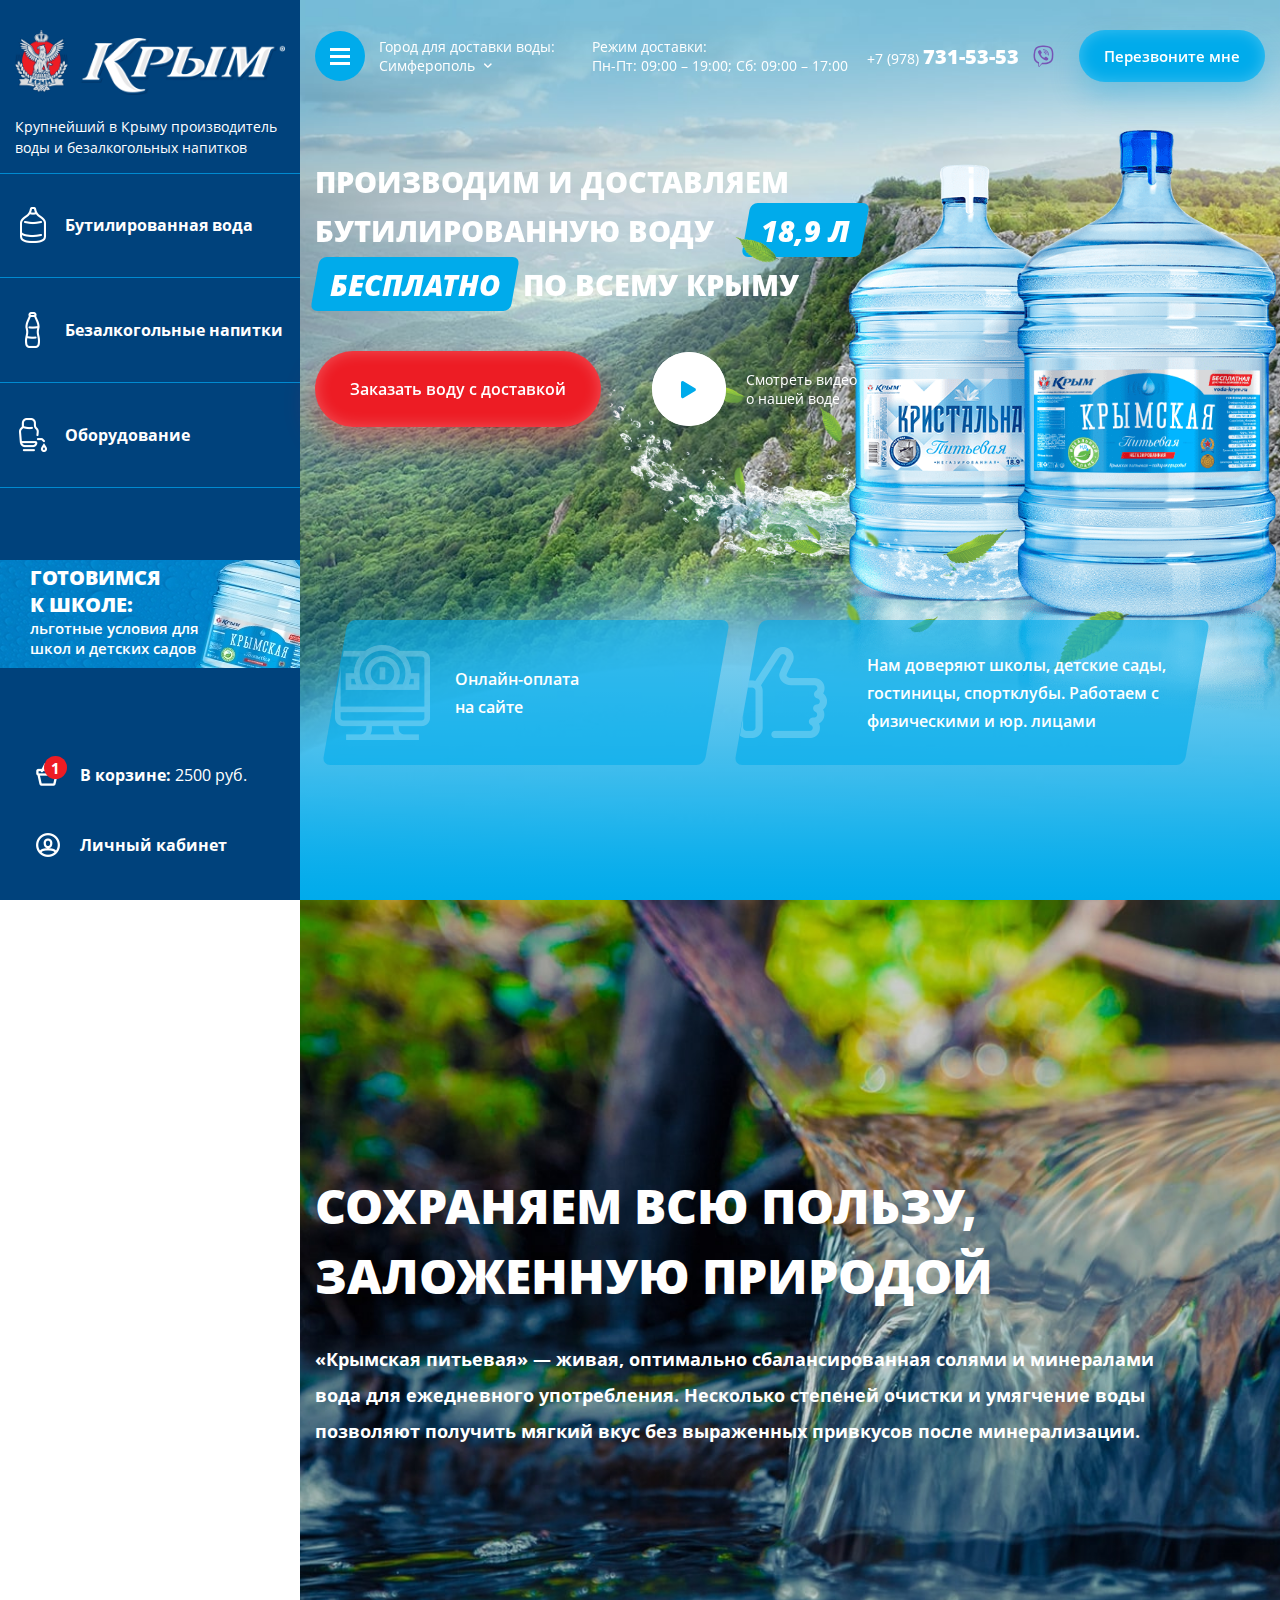
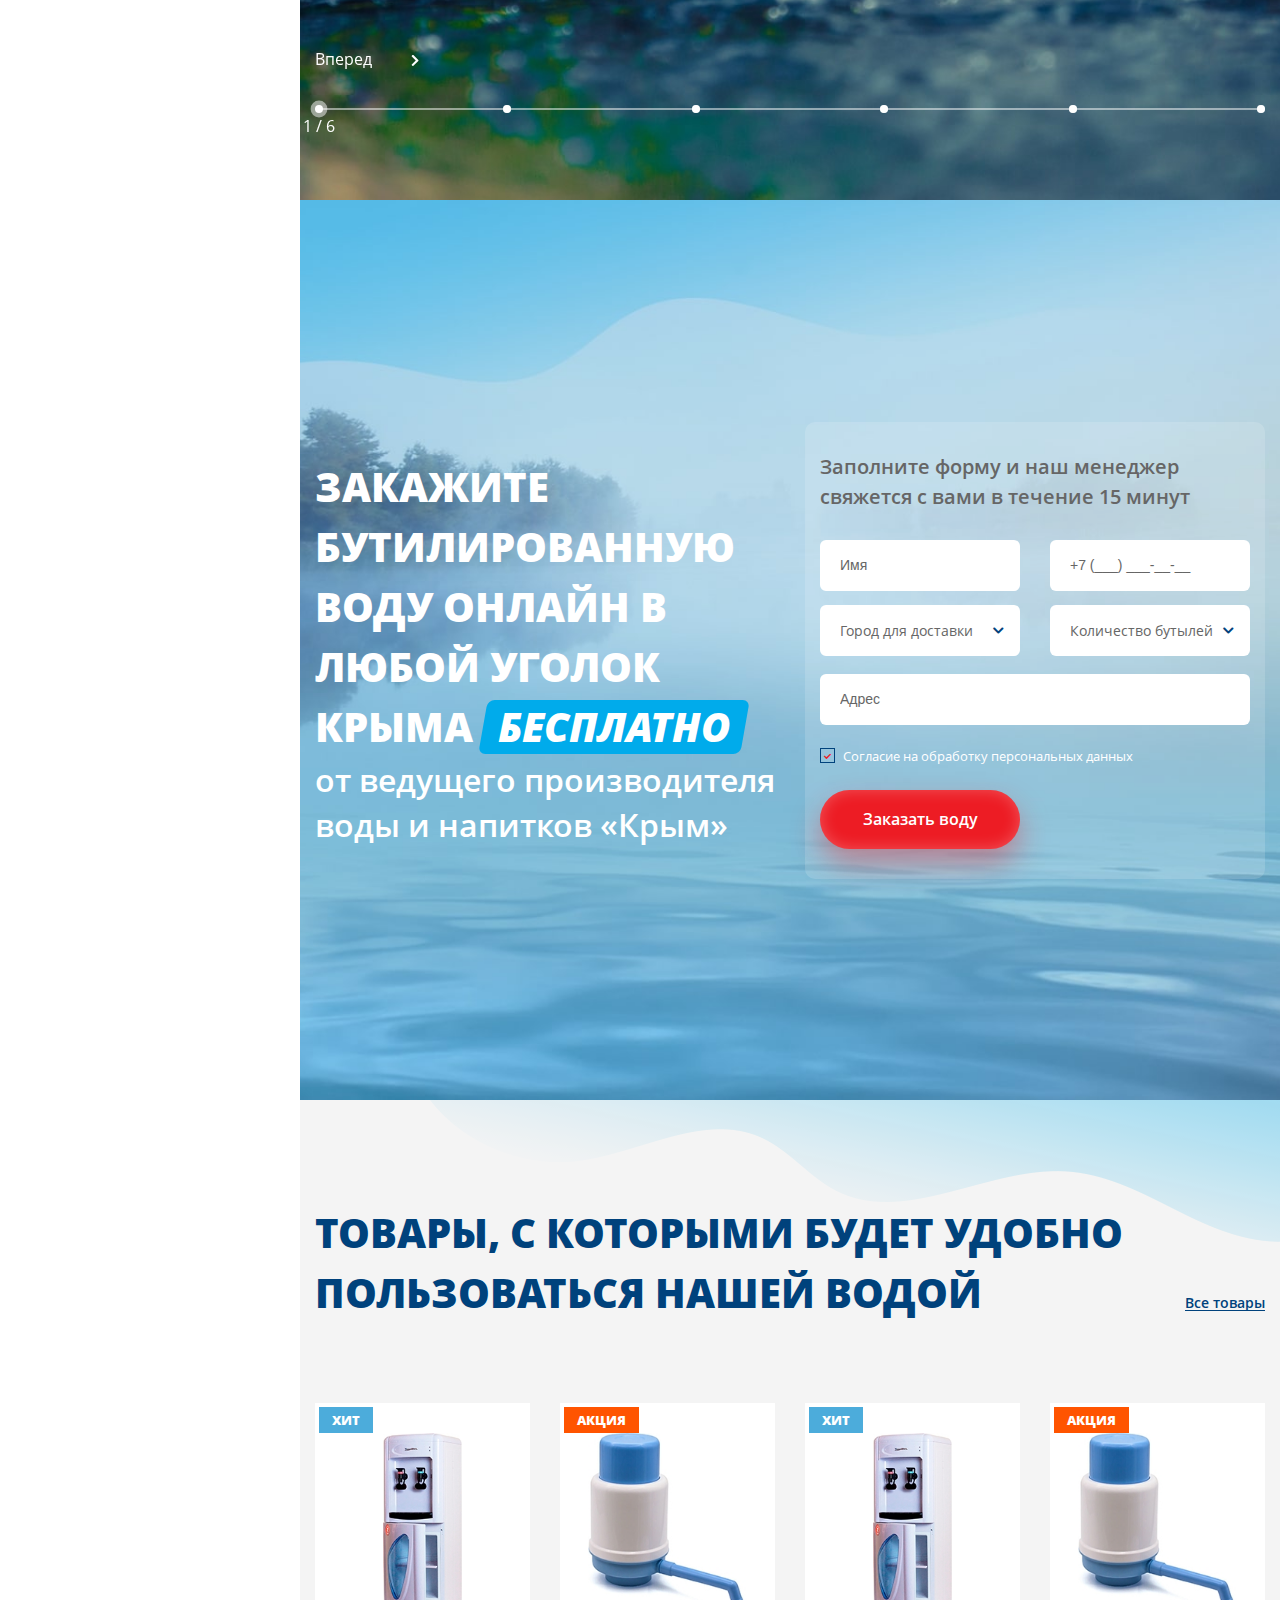
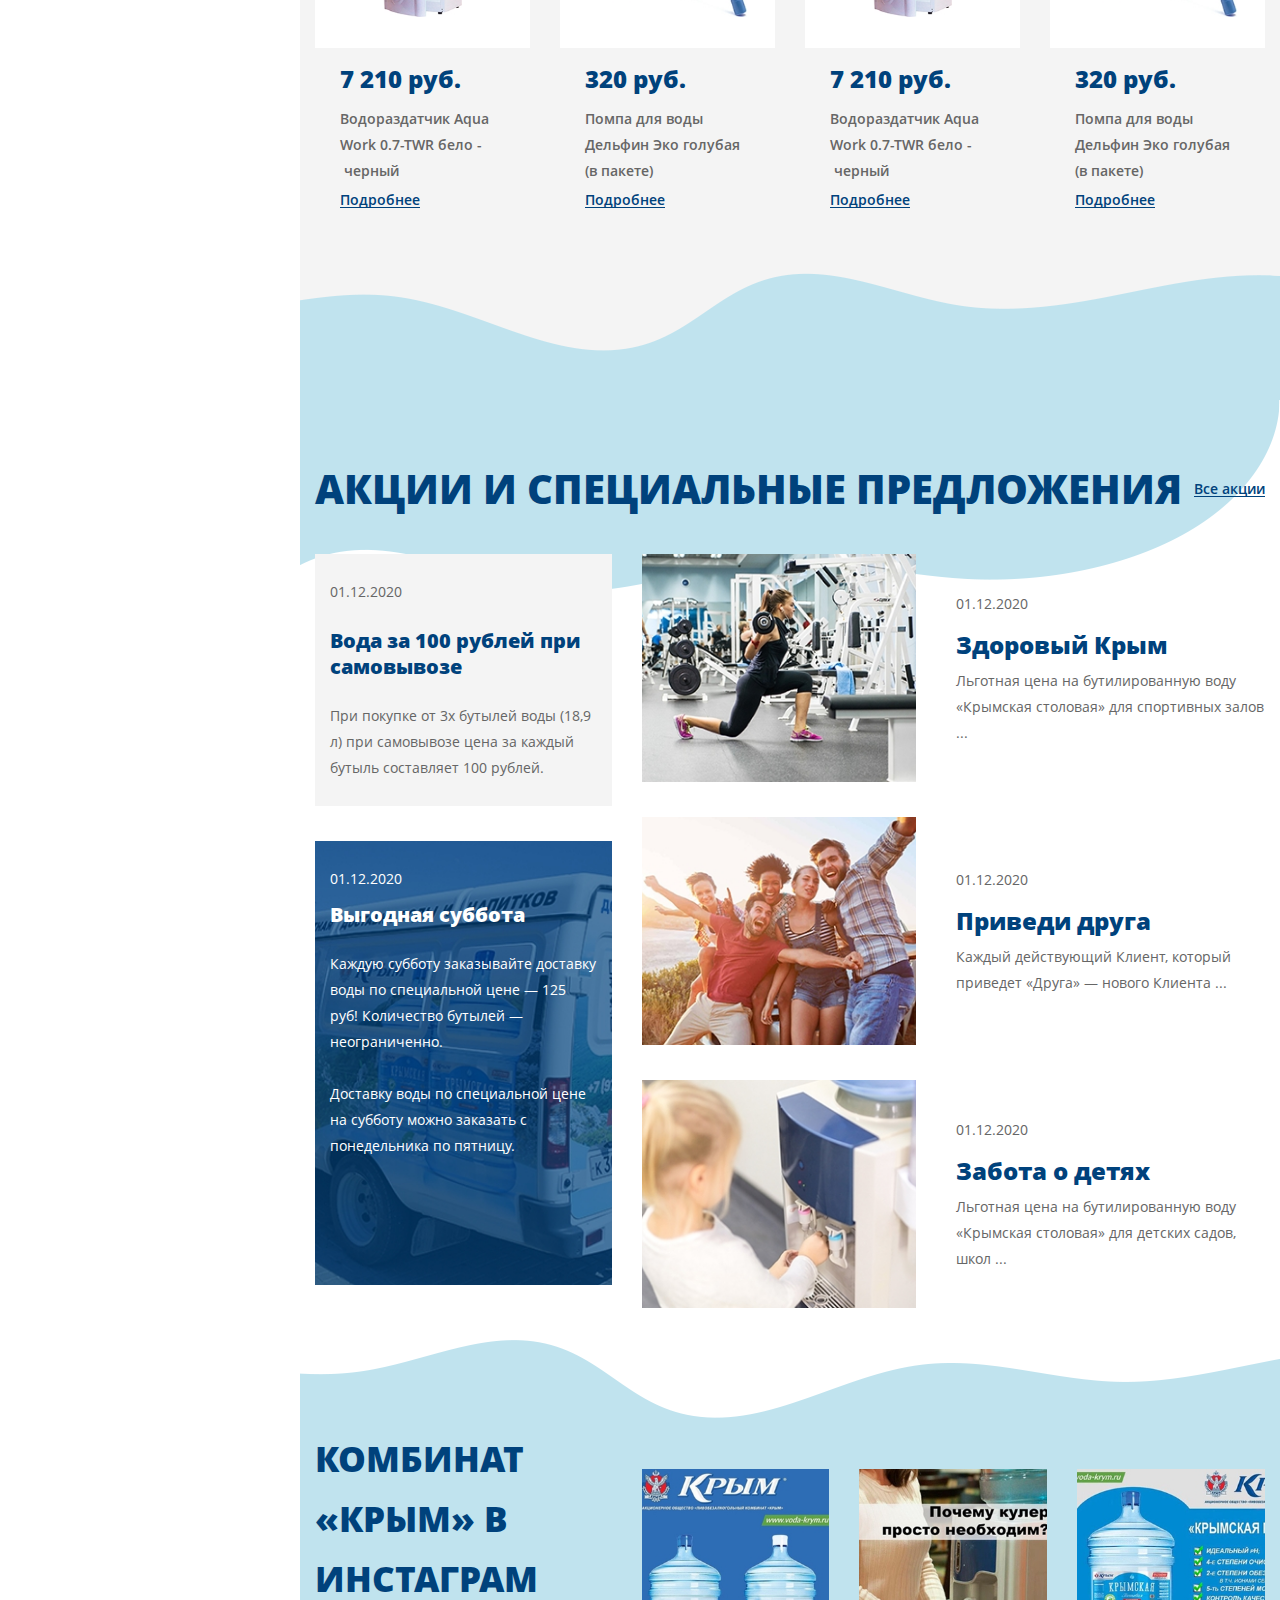
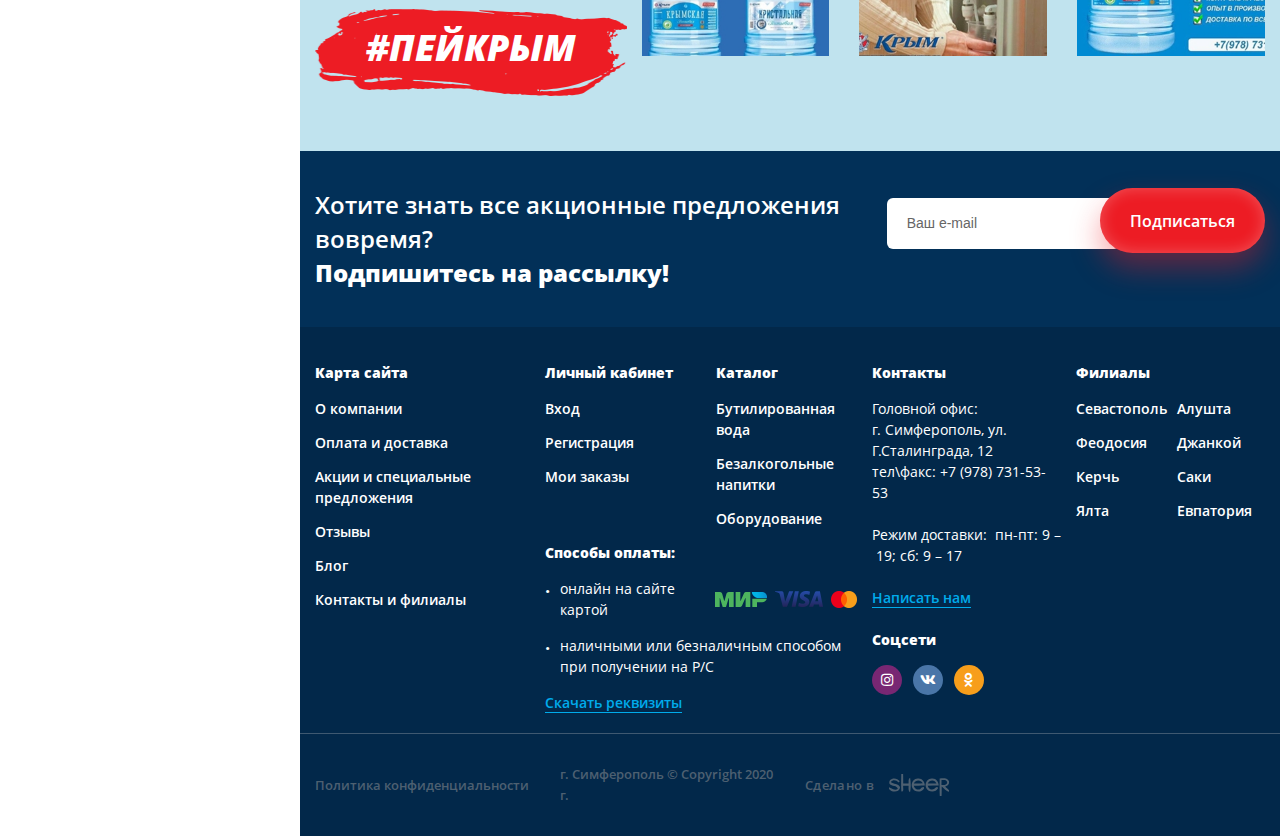
==== index.html @ c04242ce "Add files via upload" ====
<!DOCTYPE html>
<!--[if lt IE 7]><html lang="ru" class="lt-ie9 lt-ie8 lt-ie7"><![endif]-->
<!--[if IE 7]><html lang="ru" class="lt-ie9 lt-ie8"><![endif]-->
<!--[if IE 8]><html lang="ru" class="lt-ie9"><![endif]-->
<!--[if gt IE 8]><!-->
<html lang="ru">
<!--<![endif]-->
<head>
	<meta charset="utf-8" />
	<title>Заголовок</title>
	<meta name="description" content="" />
	<meta http-equiv="X-UA-Compatible" content="IE=edge" />
	<meta name="viewport" content="width=device-width, initial-scale=1.0" />
	<link rel="shortcut icon" href="favicon.png" />
	<link rel="stylesheet" href="libs/bootstrap/bootstrap-grid.css" />
	<link rel="stylesheet" href="libs/fontawesome-free-5.12.0-web/css/all.min.css" />
	<link rel="stylesheet" href="libs/fancybox/jquery.fancybox.css" />
	<link rel="stylesheet" href="libs/swiper/swiper.css" />
	<link rel="stylesheet" href="libs/slick-1.5.9/slick/slick.css" />
	<link rel="stylesheet" href="libs/slick-1.5.9/slick/slick-theme.css" />
	<link rel="stylesheet" href="css/fonts.css" />
	<link rel="stylesheet" href="css/main.css?ver=1.6" />
	<link rel="stylesheet" href="css/media.css?ver=1.6" />
</head>
<body>

	<div class="wrapper">

		<div class="sidebar-fixed">
			<div class="sidebar-fixed__top">
				<a href="#" class="logo">
					<img src="img/logo2.png" alt="alt">
				</a>
				<div class="descr-logo">Крупнейший в Крыму производитель воды и безалкогольных напитков</div>
			</div>
			<ul class="sidebar-list">
				<li>
					<a href="#">
						<span class="sidebar-list__icon"><img src="img/ic_menu1.png" alt="alt"></span>
						<span>Бутилированная вода</span>
					</a>
				</li>
				<li>
					<a href="#">
						<span class="sidebar-list__icon"><img src="img/ic_menu2.png" alt="alt"></span>
						<span>Безалкогольные напитки</span>
					</a>
				</li>
				<li>
					<a href="#">
						<span class="sidebar-list__icon"><img src="img/ic_menu3.png" alt="alt"></span>
						<span>Оборудование</span>
					</a>
				</li>
			</ul>
			<div class="banner">
				<div class="banner__title">Готовимся <br>к школе: </div>
				<div class="banner__descr">льготные условия для школ и детских садов</div>
			</div>
			<ul class="sidebar-list sidebar-list_bottom">
				<li>
					<a href="#">
						<span class="sidebar-list__icon"><img src="img/ic_bask.png" alt="alt"><span class="sidebar-list__value">1</span></span>
						<span>В корзине: <b>2500 руб.</b></span>
					</a>
				</li>
				<li>
					<a href="#">
						<span class="sidebar-list__icon"><img src="img/ic_user.png" alt="alt"></span>
						<span>Личный кабинет</span>
					</a>
				</li>
			</ul>
		</div>

		<div class="content">

			<header class="header default">
				<div class="container">
					<div class="header__top">
						<span class="btn-nav">
							<span class='sandwich'>
								<span class='sw-topper'></span>
								<span class='sw-bottom'></span>
								<span class='sw-footer'></span>
							</span>
						</span>
						<div class="location-wrap">
							<p>Город для доставки воды:</p>
							<div class="location-block">
								<div class="location-block__value">Симферополь <i class="fas fa-chevron-down"></i></div>
								<ul class="location-list">
									<li><a href="#">Москва</a></li>
									<li><a href="#">Казань</a></li>
									<li><a href="#">Ростов</a></li>
								</ul>
							</div>
						</div>
						<div class="item-header">
							<p>Режим доставки:</p>
							<p>Пн-Пт: 09:00 – 19:00; Сб: 09:00 – 17:00</p>
						</div>
						<div class="right-header">
							<div class="contacts-header">
								<a href="tel:+79787315353" class="phone-main"><i class="fas fa-phone-alt"></i>+7 (978) <strong>731-53-53</strong></a>
								<a href="#" class="btn-viber"><i class="fab fa-viber"></i></a>
							</div>
							<a href="#" class="btn-page">Перезвоните мне</a>
						</div>
					</div>
				</div>
			</header>

			<div class="billbord">
				<div class="container">
					<div class="row">
						<div class="col-lg-7 billbord__left">
							<h1 class="title-page">Производим и доставляем бутилированную воду <div class="value-title">18,9 л </div> <span>бесплатно</span> по всему Крыму</h1>
							<div class="billbord__btns">
								<a href="#" class="btn-main">Заказать воду с доставкой</a>
								<a href="https://www.youtube.com/embed/E8d_JvMpoY4" class="btn-video fancybox fancybox.iframe">
									<span class="icon-video"><i class="fas fa-play"></i></span>
									<span>Смотреть видео <br>о нашей воде</span>
								</a>
							</div>
						</div>
						<div class="col-lg-5">
							<div class="billbord__image" >
								<img src="img/bottles2_3.png" alt="alt">
							</div>
							<div class="image-leaves" data-parallax='{"y": -80}'>
								<img src="img/leaves.png" alt="alt">
							</div>
						</div>
					</div>
					<div class="billbord__items">
						<div class="item-billbord item-billbord_1">
							<p>Онлайн-оплата <br>на сайте</p>
						</div>
						<div class="item-billbord item-billbord_2">
							<p>Нам доверяют школы, детские сады, гостиницы, спортклубы. Работаем с физическими и юр. лицами</p>
						</div>
					</div>
				</div>
			</div>

			<div class="advantages">
				<div class="swiper-container slider-advantages">
					<div class="swiper-wrapper">
						
						<div class="swiper-slide">
							<div class="slider-advantages__item" style="background-image: url(img/slide1.jpg);">
								<div class="container">
									<h2 class="title-page title-page_big">Сохраняем всю пользу, заложенную природой</h2>
									<div class="descr-page">«Крымская питьевая» — живая, оптимально сбалансированная солями и минералами вода для ежедневного употребления. Несколько степеней очистки и умягчение воды позволяют получить мягкий вкус без выраженных привкусов после минерализации.</div>
								</div>
							</div>
						</div>
						<div class="swiper-slide">
							<div class="slider-advantages__item" style="background-image: url(img/slide2_2.jpg);">
								<div class="container">
									<h2 class="title-page title-page_big">Проверяем воду <br>в собственной лаборатории</h2>
									<div class="descr-page">Наш завод - единственный в Крыму, который обладает лабораторией проверки качества выпускаемой продукции с помощью современного оборудования</div>
								</div>
							</div>
						</div>
						<div class="swiper-slide">
							<div class="slider-advantages__item" style="background-image: url(img/slide1.jpg);">
								<div class="container">
									<h2 class="title-page title-page_big">Сохраняем всю пользу, заложенную природой</h2>
									<div class="descr-page">«Крымская питьевая» — живая, оптимально сбалансированная солями и минералами вода для ежедневного употребления. Несколько степеней очистки и умягчение воды позволяют получить мягкий вкус без выраженных привкусов после минерализации.</div>
								</div>
							</div>
						</div>
						<div class="swiper-slide">
							<div class="slider-advantages__item" style="background-image: url(img/slide1.jpg);">
								<div class="container">
									<h2 class="title-page title-page_big">Сохраняем всю пользу, заложенную природой</h2>
									<div class="descr-page">«Крымская питьевая» — живая, оптимально сбалансированная солями и минералами вода для ежедневного употребления. Несколько степеней очистки и умягчение воды позволяют получить мягкий вкус без выраженных привкусов после минерализации.</div>
								</div>
							</div>
						</div>
						<div class="swiper-slide">
							<div class="slider-advantages__item" style="background-image: url(img/slide1.jpg);">
								<div class="container">
									<h2 class="title-page title-page_big">Сохраняем всю пользу, заложенную природой</h2>
									<div class="descr-page">«Крымская питьевая» — живая, оптимально сбалансированная солями и минералами вода для ежедневного употребления. Несколько степеней очистки и умягчение воды позволяют получить мягкий вкус без выраженных привкусов после минерализации.</div>
								</div>
							</div>
						</div>
						<div class="swiper-slide">
							<div class="slider-advantages__item" style="background-image: url(img/slide1.jpg);">
								<div class="container">
									<h2 class="title-page title-page_big">Сохраняем всю пользу, заложенную природой</h2>
									<div class="descr-page">«Крымская питьевая» — живая, оптимально сбалансированная солями и минералами вода для ежедневного употребления. Несколько степеней очистки и умягчение воды позволяют получить мягкий вкус без выраженных привкусов после минерализации.</div>
								</div>
							</div>
						</div>
					</div>
					<!-- Add Pagination -->
					<div class="container">
						<div class="swiper-button-next">Вперед <i class="fas fa-chevron-right"></i></div>
						<div class="swiper-pagination"></div>
					</div>
				</div>
				
			</div>

			<div class="order">
				<div class="container">
					<div class="row">
						<div class="col-lg-6">
							<h2 class="title-page">Закажите <br>бутилированную воду онлайн в любой уголок Крыма <span>бесплатно</span></h2>
							<div class="descr-title">от ведущего производителя воды и напитков  «Крым»</div>
						</div>
						<div class="col-lg-6">
							<div class="block-form">
								<div class="block-form__title">Заполните форму и наш менеджер свяжется с вами в течение 15 минут</div>
								<form>
									<div class="row">
										<div class="col-md-6">
											<div class="item-form">
												<input type="text" placeholder="Имя" required="required">
											</div>
										</div>
										<div class="col-md-6">
											<div class="item-form">
												<input type="text" class="input-phone" placeholder="+7 (___) ___-__-__" required="required">
											</div>
										</div>
										<div class="col-md-6">
											<div class="item-form">
												<select>
													<option value="1">Город для доставки</option>
													<option value="1">Город для доставки 2</option>
													<option value="1">Город для доставки 3</option>
													<option value="1">Город для доставки 4</option>
												</select>
											</div>
										</div>
										<div class="col-md-6">
											<div class="item-form">
												<select>
													<option value="1">Количество бутылей</option>
													<option value="1">Количество бутылей 2</option>
													<option value="1">Количество бутылей 3</option>
													<option value="1">Количество бутылей 4</option>
												</select>
											</div>
										</div>
										<div class="col-md-12">
											<div class="item-form">
												<input type="text" placeholder="Адрес " required="required">
											</div>
										</div>
									</div>
									<div class="checkbox">
										<label>
											<input type="checkbox" required="required" checked="checked" />
											<span>Согласие на обработку персональных данных</span>
										</label>
									</div>
									<div class="row">
										<div class="col-md-6">
											<button class="btn-main" type="submit">Заказать воду</button>
										</div>
									</div>
								</form>
							</div>
						</div>
					</div>
				</div>
			</div>

			<div class="products">
				<div class="container">
					<div class="head-page">
						<h2 class="title-page title-page_main">Товары, с которыми будет удобно пользоваться нашей водой</h2>
						<a href="#" class="link-simple">Все товары</a>
					</div>
					<div class="row row_products">
						<div class="col-lg-3 col-6">
							<div class="item-product">
								<div class="item-product__image">
									<img src="img/product1.jpg" alt="alt">
									<a href="#" class="btn-page">Добавить в корзину</a>
									<div class="item-product__status">ХИТ</div>
								</div>
								<div class="item-product__price">7 210 руб.</div>
								<p>Водораздатчик Aqua Work 0.7-TWR бело&nbsp;-&nbsp;черный</p>
								<a href="#" class="link-simple">Подробнее</a>
							</div>
						</div>
						<div class="col-lg-3 col-6">
							<div class="item-product">
								<div class="item-product__image">
									<img src="img/product2.jpg" alt="alt">
									<a href="#" class="btn-page">Добавить в корзину</a>
									<div class="item-product__status item-product__status_action">акция</div>
								</div>
								<div class="item-product__price">320 руб.</div>
								<p>Помпа для воды Дельфин Эко голубая (в пакете)</p>
								<a href="#" class="link-simple">Подробнее</a>
							</div>
						</div>
						<div class="col-lg-3 col-6">
							<div class="item-product">
								<div class="item-product__image">
									<img src="img/product1.jpg" alt="alt">
									<a href="#" class="btn-page">Добавить в корзину</a>
									<div class="item-product__status">ХИТ</div>
								</div>
								<div class="item-product__price">7 210 руб.</div>
								<p>Водораздатчик Aqua Work 0.7-TWR бело&nbsp;-&nbsp;черный</p>
								<a href="#" class="link-simple">Подробнее</a>
							</div>
						</div>
						<div class="col-lg-3 col-6">
							<div class="item-product">
								<div class="item-product__image">
									<img src="img/product2.jpg" alt="alt">
									<a href="#" class="btn-page">Добавить в корзину</a>
									<div class="item-product__status item-product__status_action">акция</div>
								</div>
								<div class="item-product__price">320 руб.</div>
								<p>Помпа для воды Дельфин Эко голубая (в пакете)</p>
								<a href="#" class="link-simple">Подробнее</a>
							</div>
						</div>
					</div>
				</div>
			</div>

			<div class="articles">
				<div class="container">
					<div class="head-page">
						<h2 class="title-page title-page_main">Акции и специальные предложения</h2>
						<a href="#" class="link-simple">Все акции</a>
					</div>
					<div class="row">
						<div class="col-lg-4">
							<a href="#" class="item-offer">
								<span class="item-offer__date">01.12.2020</span>
								<span class="item-offer__name">Вода за 100 рублей при самовывозе</span>
								<span class="item-offer__text">При покупке от 3х бутылей воды (18,9 л) при самовывозе цена за каждый бутыль составляет 100 рублей.</span>
							</a>
							<a href="#" class="item-offer item-offer_image">
								<span class="item-offer__date">01.12.2020</span>
								<span class="item-offer__name">Выгодная суббота</span>
								<span class="item-offer__text">Каждую субботу заказывайте доставку воды по специальной цене — 125 руб! Количество бутылей — неограниченно. <br><br>Доставку воды по специальной цене на субботу можно заказать с понедельника по пятницу.</span>
							</a>
						</div>
						<div class="col-lg-8">
							<a href="#" class="item-article">
								<span class="item-article__image">
									<img src="img/article1.jpg" alt="alt">
								</span>
								<span class="item-article__content">
									<span class="item-article__date">01.12.2020</span>
									<span class="item-article__name">Здоровый Крым</span>
									<span class="item-article__text">Льготная цена на бутилированную воду «Крымская столовая» для спортивных залов ...</span>
								</span>
							</a>
							<a href="#" class="item-article">
								<span class="item-article__image">
									<img src="img/article2.jpg" alt="alt">
								</span>
								<span class="item-article__content">
									<span class="item-article__date">01.12.2020</span>
									<span class="item-article__name">Приведи друга</span>
									<span class="item-article__text">Каждый действующий Клиент, который приведет «Друга» — нового Клиента ...</span>
								</span>
							</a>
							<a href="#" class="item-article">
								<span class="item-article__image">
									<img src="img/article3.jpg" alt="alt">
								</span>
								<span class="item-article__content">
									<span class="item-article__date">01.12.2020</span>
									<span class="item-article__name">Забота о детях</span>
									<span class="item-article__text">Льготная цена на бутилированную воду «Крымская столовая» для детских садов, школ  ...</span>
								</span>
							</a>
						</div>
					</div>
				</div>
			</div>

			<div class="instagram">
				<div class="container">
					<div class="row align-items-center">
						<div class="col-lg-4 col_pr">
							<h2 class="title-page title-page_main">Комбинат «Крым» в инстаграм</h2>
							<a href="#" class="link-insta">#пейкрым</a>
						</div>
						<div class="col-lg-8">
							<div class="row row_insta">
								<div class="col-lg-4 col-4">
									<a href="#" class="item-insta">
										<span class="item-insta__image">
											<img src="img/insta1.jpg" alt="alt">
										</span>
									</a>
								</div>
								<div class="col-lg-4 col-4">
									<a href="#" class="item-insta">
										<span class="item-insta__image">
											<img src="img/insta2.jpg" alt="alt">
										</span>
									</a>
								</div>
								<div class="col-lg-4 col-4">
									<a href="#" class="item-insta">
										<span class="item-insta__image">
											<img src="img/insta3.jpg" alt="alt">
										</span>
									</a>
								</div>
							</div>
						</div>
					</div>
				</div>
			</div>

			<div class="subscribe">
				<div class="container">
					<div class="row">
						<div class="col-lg-7">
							<div class="subscribe__title">Хотите знать все акционные предложения вовремя? <strong>Подпишитесь на  рассылку!</strong></div>
						</div>
						<div class="col-lg-5">
							<form>
								<div class="line-subscribe">
									<div class="item-form">
										<input type="email" placeholder="Ваш е-mail" required="required">
									</div>
									<button class="btn-main" type="submit">Подписаться</button>
								</div>
							</form>
						</div>
					</div>
				</div>
			</div>

			<footer class="footer">
				<div class="container">
					<div class="row">
						<div class="col-lg-3 col-md-6">
							<div class="footer__title">Карта сайта</div>
							<ul class="nav-footer">
								<li><a href="#">О компании</a></li>
								<li><a href="#">Оплата и доставка </a></li>
								<li><a href="#">Акции и специальные предложения</a></li>
								<li><a href="#">Отзывы</a></li>
								<li><a href="#">Блог</a></li>
								<li><a href="#">Контакты и филиалы</a></li>
							</ul>
						</div>
						<div class="col-lg-4 col-md-6 col_pl">
							<div class="row">
								<div class="col-6">
									<div class="footer__title">Личный кабинет</div>
									<ul class="nav-footer">
										<li><a href="#">Вход</a></li>
										<li><a href="#">Регистрация</a></li>
										<li><a href="#">Мои заказы</a></li>
									</ul>
								</div>
								<div class="col-6">
									<div class="footer__title">Каталог</div>
									<ul class="nav-footer">
										<li><a href="#">Бутилированная вода</a></li>
										<li><a href="#">Безалкогольные напитки</a></li>
										<li><a href="#">Оборудование</a></li>
									</ul>
								</div>
							</div>
							<div class="footer__title">Способы оплаты: </div>
							<ul class="list-footer">
								<li>онлайн на сайте картой <img src="img/ic_pay1.png" alt="alt"> <img src="img/ic_pay2.png" alt="alt"> <img src="img/ic_pay3.png" alt="alt"></li>
								<li>наличными или безналичным способом при получении на Р/С</li>
							</ul>
							<a href="#" class="link-simple">Скачать реквизиты</a>
						</div>
						<div class="col-lg-5">
							<div class="row">
								<div class="col-md-6 col_pl">
									<div class="footer__title">Контакты</div>
									<p>Головной офис:</p>
									<p>г. Симферополь, ул. Г.Сталинграда, 12</p>
									<p>тел\факс: +7 (978) 731-53-53</p>
									<br>
									<p>Режим доставки: &nbsp;пн-пт:&nbsp;9&nbsp;–&nbsp;19; сб:&nbsp;9&nbsp;–&nbsp;17</p>
									<br>
									<a href="#" class="link-simple">Написать нам</a>
									<br>
									<br>
									<div class="footer__title">Соцсети</div>
									<ul class="list-social">
										<li><a href="#"><i class="fab fa-instagram"></i></a></li>
										<li class="list-social_vk"><a href="#"><i class="fab fa-vk"></i></a></li>
										<li class="list-social_ok"><a href="#"><i class="fab fa-odnoklassniki"></i></a></li>
									</ul>
								</div>
								<div class="col-md-6 col_pl footer__right">
									<div class="footer__title">Филиалы</div>
									<ul class="nav-footer">
										<li><a href="#">Севастополь</a></li>
										<li><a href="#">Феодосия</a></li>
										<li><a href="#">Керчь</a></li>
										<li><a href="#">Ялта</a></li>
										<li><a href="#">Алушта</a></li>
										<li><a href="#">Джанкой</a></li>
										<li><a href="#">Саки</a></li>
										<li><a href="#">Евпатория</a></li>
									</ul>
								</div>
							</div>
						</div>
					</div>
				</div>
				<div class="footer__bottom">
					<div class="container">
						<div class="row align-items-center">
							<div class="col-lg-3 col-sm-6">
								<a href="#" class="footer__link">Политика конфиденциальности</a>
							</div>
							<div class="col-lg-3 col-sm-6 col_copyright">
								<p>г. Симферополь © Copyright  2020 г.</p>
							</div>
							<div class="col-lg-3 col-sm-6">
								<div class="create">Сделано в <img src="img/copy.svg" alt="alt"></div>
							</div>
							<div class="col-lg-3 col-sm-6 align_right">
								<a href="#" class="btn_top default"><i class="fa fa-arrow-up"></i></a>
							</div>
						</div>
					</div>
				</div>
			</footer>

		</div>

	</div>

	<!--[if lt IE 9]>
	<script src="libs/html5shiv/es5-shim.min.js"></script>
	<script src="libs/html5shiv/html5shiv.min.js"></script>
	<script src="libs/html5shiv/html5shiv-printshiv.min.js"></script>
	<script src="libs/respond/respond.min.js"></script>
<![endif]-->
<script src="libs/jquery/jquery-1.11.1.min.js"></script>
<script src="libs/jquery-mousewheel/jquery.mousewheel.min.js"></script>
<script src="libs/fancybox/jquery.fancybox.pack.js"></script>
<script src="libs/slick-1.5.9/slick/slick.min.js"></script>
<script src="libs/mask/jquery.maskedinput.js"></script>
<script src="libs/scroll2id/PageScroll2id.min.js"></script>
<script src="libs/parallax/parallax.min.js"></script>
<script src="libs/parallax/jquery.easing.1.3.js"></script>
<script src="libs/parallax/jquery.parallax-scroll.js"></script>
<script src="libs/jQueryFormStyler-master/jquery.formstyler.min.js"></script>
<script src="libs/swiper/swiper.min.js"></script>
<script src="js/common.js?ver=1.6"></script>
<!-- Yandex.Metrika counter --><!-- /Yandex.Metrika counter -->
<!-- Google Analytics counter --><!-- /Google Analytics counter -->
</body>
</html>
---- css/fonts.css ----
@font-face {
font-family: 'Open Sans';
src: url('../fonts/OpenSans-Light.eot');
src: url('../fonts/OpenSans-Light.eot?#iefix') format('embedded-opentype'),
url('../fonts/OpenSans-Light.woff') format('woff'),
url('../fonts/OpenSans-Light.ttf') format('truetype');
font-weight: 300;
font-style: normal;
}
@font-face {
font-family: 'Open Sans';
src: url('../fonts/OpenSans-Regular.eot');
src: url('../fonts/OpenSans-Regular.eot?#iefix') format('embedded-opentype'),
url('../fonts/OpenSans-Regular.woff') format('woff'),
url('../fonts/OpenSans-Regular.ttf') format('truetype');
font-weight: normal;
font-style: normal;
}
@font-face {
font-family: 'Open Sans';
src: url('../fonts/OpenSans-SemiBold.eot');
src: url('../fonts/OpenSans-SemiBold.eot?#iefix') format('embedded-opentype'),
url('../fonts/OpenSans-SemiBold.woff') format('woff'),
url('../fonts/OpenSans-SemiBold.ttf') format('truetype');
font-weight: 600;
font-style: normal;
}
@font-face {
font-family: 'Open Sans';
src: url('../fonts/OpenSans-Bold.eot');
src: url('../fonts/OpenSans-Bold.eot?#iefix') format('embedded-opentype'),
url('../fonts/OpenSans-Bold.woff') format('woff'),
url('../fonts/OpenSans-Bold.ttf') format('truetype');
font-weight: 700;
font-style: normal;
}
@font-face {
font-family: 'Open Sans';
src: url('../fonts/OpenSans-ExtraBold.eot');
src: url('../fonts/OpenSans-ExtraBold.eot?#iefix') format('embedded-opentype'),
url('../fonts/OpenSans-ExtraBold.woff') format('woff'),
url('../fonts/OpenSans-ExtraBold.ttf') format('truetype');
font-weight: 800;
font-style: normal;
}
@font-face {
font-family: 'Open Sans';
src: url('../fonts/OpenSans-ExtraBoldItalic.eot');
src: url('../fonts/OpenSans-ExtraBoldItalic.eot?#iefix') format('embedded-opentype'),
url('../fonts/OpenSans-ExtraBoldItalic.woff') format('woff'),
url('../fonts/OpenSans-ExtraBoldItalic.ttf') format('truetype');
font-weight: 800;
font-style: italic;
}
---- css/main.css ----
*::-webkit-input-placeholder {
	color: #666666;
	opacity: 1;
}
*:-moz-placeholder {
	color: #666666;
	opacity: 1;
}
*::-moz-placeholder {
	color: #666666;
	opacity: 1;
}
*:-ms-input-placeholder {
	color: #666666;
	opacity: 1;
}

body input:focus:required:invalid,
body textarea:focus:required:invalid {
	
}
body input:required:valid,
body textarea:required:valid {
	
}
body {
	font-family: 'Open Sans';
	font-size: 16px;
	overflow-x: hidden;
	background-color: #fff;
	color: #000;
	margin: 0;
}
button {
	cursor: pointer;
}
h1,h2,h3,h4,h5,h6 {
	padding: 0;
	margin: 0;
	font-weight: normal;
}
.wrapper {
	overflow: hidden;
}
a {
	text-decoration: none;
	outline: none;
}
* {
	outline: none !important;
}
ul {
	padding: 0;
	margin: 0;
}
ul li {
	list-style-type: none;
	outline: none;
}
img {
	outline: none;
	display: block;
}
p {
	padding: 0;
	margin: 0;
}
.billbord {
	padding-top: 130px;
	padding-bottom: 60px;
	background-image: url(../img/billbord2.jpg);
	min-height: 100vh;
	background-repeat: no-repeat;
	background-position: center;
	background-size: cover;
	position: relative;
	background-attachment: fixed;
	z-index: 2;
}
.billbord::after {
content: ' ';
    position: absolute;
    bottom: 0;
    left: 0;
    width: 100%;
    background: -webkit-gradient(linear, left top, left bottom, from(rgba(255, 255, 255, 0)), to(rgba(255, 255, 255, 1)));
    background: linear-gradient(to bottom, rgba(255, 255, 255, 0) 0%, #00abeb 100%);
    height: 352px;
    pointer-events: none;
    -webkit-transition: opacity 600ms, -webkit-transform 600ms;
    transition: opacity 600ms, -webkit-transform 600ms;
    transition: opacity 600ms, transform 600ms;
    transition: opacity 600ms, transform 600ms, -webkit-transform 600ms;
    z-index: -1;
}
.billbord .title-page {
	padding-top: 80px;
	padding-bottom: 50px;
		font-size: 48px;
	line-height: 68px;
}
.billbord__image {
	margin-left: -380px;
	margin-bottom: -190px;
}
.content {
	padding-left: 350px;
}
.sidebar-fixed {
	padding-top: 30px;
	padding-bottom: 20px;
	width: 350px;
	left: 0;
	top: 0;
	height: 100%;
	min-height: 100vh;
	background-color: #00427c;
	position: fixed;
	display: flex;
	flex-direction: column;
	z-index: 2;
	color: #fff;
}
.logo {
	display: inline-block;
}
.logo img {
	width: 212px;
	max-width: 100%;
}
.descr-logo {
	font-size: 14px;
	text-align: center;
	line-height: 21px;
	max-width: 208px;
	margin: 0 auto;
	margin-top: 17px;
	margin-bottom: 15px;
}
.sidebar-fixed__top {
	text-align: center;
}
.sidebar-list li a {
	font-size: 18px;
	height: 105px;
	color: #fff;
	font-weight: 700;
	display: flex;
	align-items: center;
	transition: all 0.3s;
	border-bottom: 1px #008ad1 solid;
}
.sidebar-list li:first-child a {
		border-top: 1px #008ad1 solid;
}
.sidebar-list li a:hover {
	background-color: #008ad1;
}
.sidebar-list__icon {
	width: 80px;
	align-items: center;
	justify-content: center;
	display: flex;
	flex: none;
	position: relative;
}
.banner {
	min-height: 108px;
	color: #fff;
	margin-top: auto;
	display: block;
	font-weight: 600;
	font-size: 15px;
	padding-left: 30px;
	padding-top: 4px;
	background-image: url(../img/banner.jpg);
	background-repeat: no-repeat;
	background-position: center;
	background-size: cover;
}
.banner__title {
	font-size: 20px;
	font-weight: 800;
	max-width: 170px;
	text-transform: uppercase;
}
.banner__descr {
	max-width: 170px;
}
.sidebar-list_bottom {
	margin-top: auto;
}
.sidebar-list_bottom li a {
	font-size: 16px;
	height: 70px;
	border: none !important;
}
.sidebar-list_bottom li a b {
	font-weight: 400;
}
.sidebar-list__value {
	width: 23px;
height: 23px;
background-color: #ed1c24;
display: flex;
align-items: center;
justify-content: center;
border-radius: 50%;
text-align: center;
	font-size: 15px;
	color: #fff;
	position: absolute;
    top: -7px;
    right: 13px;
}
.sidebar-list_bottom  .sidebar-list__icon {
	margin-left: 15px;
}

.title-page {
	font-size: 40px;
	line-height: 60px;
	font-weight: 800;
	color: #fff;
	text-transform: uppercase;
}
.btn-main {
	padding: 0 35px;
	display: inline-flex;
	align-items: center;
	justify-content: center;
	text-align: center;
	font-family: 'Open Sans';
	font-size: 16px;
	font-weight: 600;
	color: #fff;
	z-index: 1;
	position: relative;
	height: 76px;
	background-color: transparent;
	border: none;
	top: 0;
	transition: all 0.3s;
	box-shadow: 0 15px 30px rgba(237, 28, 36, 0.4), inset 0 0 16px rgba(255, 255, 255, 0.26);
border-radius: 38px;
background-color: #ed1c24;
}

.btn-main:hover {
background-color: #c40008;
}

.btn-video {
	color: #fff;
	display: inline-flex;
	align-items: center;
	text-align: left;
}
.icon-video {
	width: 74px;
	height: 74px;
	margin-right: 45px;
	background-color: #ffffff;
	border-radius: 50%;
	align-items: center;
	justify-content: center;
	text-align: center;
	display: flex;
	font-size: 17px;
	position: relative;
	z-index: 1;
	color: #00abeb;
}
.icon-video::before {
	position: absolute;
	display: block;
	content: " ";
	top: 0;
	left: 0;
	width: 100%;
	height: 100%;
	border-radius: 50%;
	background-color: #fff;
	z-index: -1;
}
.icon-video::after {
	position: absolute;
	display: block;
	content: " ";
	top: 0px;
	left: 0px;
	bottom: 0px;
	right: 0px;
	z-index: -2;
	background-image: url(../img/ic_circle1.png);
	background-repeat: no-repeat;
	background-position: center;
	background-size: 100% 100%;
	pointer-events: none;
	animation: pulsate 2s ease-out;
	animation-iteration-count: infinite;
	opacity: 0;
}
@keyframes pulsate {
	0% {
		transform: scale(0.1, 0.1);
		opacity: 0.0;
	}
	80% {
		opacity: 1.0;
	}
	100% {
		transform: scale(1.6, 1.6);
	}
}
.billbord__btns {
	display: flex;
	align-items: center;
	justify-content: space-between;
}
.billbord__left {
	z-index: 2;
}
.title-page span,
.value-title {
	height: 54px;
	padding: 0 15px;
	display: inline-flex;
	align-items: center;
	justify-content: center;
	text-align: center;
	position: relative;
	z-index: 2;
	font-size: 40px;
	color: #fff;
	font-weight: 800;
	font-style: italic;
}
.title-page span::before,
.value-title::before {
	position: absolute;
	display: block;
	content: " ";
	background-color: #00abeb;
	top: 0;
	left: 0;
	width: 100%;
	height: 100%;
	z-index: -1;
	border-radius: 7px;
	transform: skew(-10deg);
}
.value-title::after {
	position: absolute;
	display: block;
	content: " ";
	width: 45px;
	height: 27px;
	top: 33px;
	left: -11px;
	background-image: url(../img/leaf1.png);
	background-repeat: no-repeat;
	background-position: center;
	background-size: 100% 100%;
}
.billbord__items {
	padding-left: 20px;
	display: flex;
	align-items: center;
}
.item-billbord {
	width: 382px;
	max-width: 100%;
	min-height: 100%;
	height: 145px;
	padding: 33px 30px;
	padding-left: 120px;
	color: #fff;
	font-size: 18px;
	line-height: 28px;
	font-weight: 600;
	margin-right: 30px;
	position: relative;
	z-index: 1;
	display: flex;
	align-items: center;
}
.item-billbord:last-child {
	margin-right: 0;
}
.item-billbord::before {
	position: absolute;
	display: block;
	content: " ";
	background-color: rgba(0, 171, 235, 0.6);
	border-radius: 8px;
	transform: skew(-10deg);
	top: 0;
	left: 0;
	width: 100%;
	height: 100%;
	z-index: -1;
}

.item-billbord::after {
	position: absolute;
	display: block;
	content: " ";
	border-radius: 8px;
	top: 0;
	left: -8px;
	width: 100%;
	height: 100%;
	background-image: url(../img/ic_billbord1_2.png);
	background-repeat: no-repeat;
	background-position: left center;
	z-index: -1;
}
.item-billbord_1::after {
	left: 0;
}
.item-billbord_2 {
	width: 495px;
}
.item-billbord_2::after {
	background-image: url(../img/ic_billbord2.png);
}

.slider-advantages__item {
	min-height: 100vh;
	display: flex;
	align-items: center;
	background-image: url(../img/slide1.jpg);
	background-repeat: no-repeat;
	background-position: center;
	background-size: cover;
}
.title-page_big {
	font-size: 48px;
	line-height: 70px;
}
.descr-page {
	font-size: 18px;
	line-height: 36px;
	padding-top: 30px;
	font-weight: 700;
	color: #fff;
}
.advantages .title-page {
	max-width: 680px;
}
.advantages .descr-page {
	max-width: 850px;
}
.slider-main .slick-dots {
	height: 2px;
	width: 100%;
	left: 0;
	right: 0;
	padding: 0 15px;
	margin: 0 auto;
	display: flex;
	align-items: center;
	justify-content: space-between;
	bottom: 90px;
	counter-reset: list1;
	z-index: 1;
}
.slider-main .slick-dots::before {
	position: absolute;
	display: block;
	content: " ";
	left: 15px;
	right: 15px;
	height: 100%;
		background-color: rgba(255, 255, 255, 0.5);
		z-index: -1;
}
.slider-main .slick-dots li {
	width: 8px;
	height: 8px;
	display: flex;
	margin: 0;
	align-items: center;
	justify-content: center;
	position: relative;
	background-color: #fff;
	border-radius: 50%;
}
.slider-main .slick-dots li button {
	padding: 0;
	border-radius: 50%;
	border: none;
	transition: all 0.3s;
	font-size: 16px;
	color: #fff;
	position: absolute;
	background:transparent !important;
	top: 100%;
    left: 3px;
    margin-top: 11px;
    opacity: 0;
    transition: all 0.3s;
}
.slider-main .slick-dots li:before {
	color: #fff;
	font-size: 16px;
	font-family: 'Open Sans';
	counter-increment: list1;
	content: counter(list1) "/ ";
	position: absolute;
	left: -10px;
	top: 100%;
	margin-top: 10px;
	opacity: 0;
	transition: all 0.3s;
}
.slider-main .slick-dots li::after {
	position: absolute;
	display: block;
	content: " ";
	width: 100%;
	height: 100%;
	top: 0;
	left: 0;
	bottom: 0;
	right: 0;
	margin: auto;
	background-color: rgba(255, 255, 255, 0.5);
	transform: scale(1);
	border-radius: 50%;
	transition: all 0.3s;
}
.slider-main .slick-dots li.slick-active::after,
.slider-main .slick-dots li:hover::after {
		transform: scale(2.1);
}
.slider-main .slick-dots li.slick-active button,
.slider-main .slick-dots li.slick-active:before {
	opacity: 1;
}
.controls-arrows .slick-arrow {
	font-size: 16px;
	line-height: 24px;
	color: #fff;
	width: auto;
	height: auto;
	color: #fff;
	bottom: 140px;
	left: 0px;
}
.controls-arrows .slick-arrow::before {
	display: none;
}
.controls-arrows .slick-arrow i {
	font-size: 10px;
	margin-left: 30px;
}
.controls-arrows {
	position: relative;
}
.btn-nav {
	margin-right: 90px;
	display: flex;
	border: none;
	z-index: 60;
	align-items: center;
	transition: all 0.3s;
	-webkit-transition: all 0.3s;
	-o-transition: all 0.3s;
	transition: all 0.3s;
	vertical-align: middle;
}
.btn-nav:hover .sandwich {
	    background-color: #0095cc;
}
.sandwich span {
	display: inline-block;
}
.sandwich {
	background-color: #00abeb;
	width: 50px;
	height: 50px;
	display: -webkit-flex;
	display: -moz-flex;
	display: -ms-flex;
	display: -o-flex;
	display: flex;
	flex-direction: column;
	align-items: center;
	z-index: 20;
	cursor: pointer;
	border-radius: 50%;
	transition: all 0.3s;

}
.sw-topper {
	margin-top: 7px;
	position: relative;
	top: 10px;
	display: block;
	border: medium none;
	transition: transform 0.5s, top 0.2s;
	width: 20px;
	height: 3px;
	background-color: #ffffff;
	/* transition-delay: 0.2s, 0s; */
}
.sw-bottom {
	position: relative;
	top: 14px;
	display: block;
	border: medium none;
	transition: transform 0.5s, top 0.2s;
	transition-delay: 0.2s, 0s;
	width: 20px;
	height: 3px;
	background-color: #ffffff;
}
.sw-footer {
	position: relative;
	top: 18px;
	display: block;
	border: medium none;
	transition: all 0.5s;
	transition-delay: 0.1s;
	width: 20px;
	height: 3px;
	background-color: #ffffff;
}
.sandwich.active .sw-topper {
	top: 17px;
	width: 18px;
	transform: rotate(45deg);
}
.sandwich.active .sw-bottom {
	opacity: 0;
}
.sandwich.active .sw-footer {
	top:11px;
	width: 18px;
	transform: rotate(-45deg);
}
.header {
	padding-top: 30px;
	position: absolute;
	top: 0;
	left: 350px;
	right: 0;
	color: #fff;
	z-index: 100;
}
.location-block {
	position: relative;
}
.location-block__value {
	cursor: pointer;
	display: inline-block;
	position: relative;
}
.location-block__value i {
	margin-left: 5px;
	font-size: 9px;
	position: relative;
	top: -2px;
}
.location-list {
	position: absolute;
	top: 100%;
	left: 0;
	background-color: #fff;
	border-radius: 8px;
	width: 100%;
	display: none;
}
.location-list li a {
	padding: 5px 10px;
	display: block;
	color: #333;
}
.location-list li a:hover {
	color: #000;
}
.header__top {
	display: flex;
	align-items: center;
	justify-content: space-between;
}
.phone-main {
	font-size: 14px;
	color: #fff;
	white-space: nowrap;
	transition: all 0.3s;
	display: inline-block;	
}
.phone-main strong {
	font-size: 20px;
	font-weight: 800;
}
.btn-page {
	font-size: 15px;
	font-weight: 600;
	color: #fff;
	display: inline-flex;
	align-items: center;
	justify-content: center;
	text-align: center;
	padding: 0 25px;
	height: 52px;
box-shadow: 0 15px 30px rgba(3, 157, 214, 0.3), inset 0 0 16px rgba(255, 255, 255, 0.26);
border-radius: 26px;
background-color: #00abeb;
transition: all 0.3s;
}
.btn-page:hover {
	background-color: #4dc2ed;
}
.right-header {
	display: flex;
	align-items: center;
}
.right-header .btn-page {
	margin-left: 25px;
}
.location-wrap {
	margin-right: auto;
}
.item-header {
	margin: 0 auto;
}

.order {
	padding: 50px 0;
	min-height: 100vh;
	display: flex;
	align-items: center;
	color: #fff;
	background-image: url(../img/bg_order.jpg);
	background-repeat: no-repeat;
	background-position: center;
	background-size: cover;
}
.order .title-page {
	padding-top: 35px;
}
.descr-title {
	font-size: 32px;
	line-height: 45px;
	font-weight: 600;
}
.block-form {
	padding: 60px 54px;
	padding-bottom: 70px;
	border-radius: 10px;
	max-width: 595px;
	background-color: rgba(255, 255, 255, 0.15);
}
.block-form__title {
	color: #666666;
font-size: 20px;
font-weight: 600;
line-height: 30px;
padding-bottom: 28px;
}
.jqselect {
	width: 100% !important;
}
.item-form {
	position: relative;
	margin-bottom: 14px;
}
.item-form input,
.item-form textarea,
.jq-selectbox__select-text {
	width: 100%;
	font-size: 14px;
	border: none;
	height: 51px;
border-radius: 6px;
color: #666;
padding-left: 20px;
padding-right: 20px;
background-color: #ffffff;
}
.jq-selectbox__select-text {
	padding-right: 30px;
	padding-top: 16px;
		text-overflow: ellipsis;
	white-space: nowrap;
    overflow: hidden;
	align-items: center;
	cursor: pointer;
}
.checkbox {
	font-size: 13px;
	margin-top: 5px;
	text-align: left;
	color: #fff;
	text-align: left;
}
.checkbox label input {
	position: absolute;
	z-index: -1;
	height: 1px !important;
	width: 1px !important;
	opacity: 0 !important;
	margin: 12px 2px 0 7px !important;
}
.checkbox label span {
	position: relative;
	padding: 3px 0 0 23px;
	display: block;
	cursor: pointer;
}
.checkbox label span:before {
	content: '';
	position: absolute;
	top: 4px;
	left: 0;
	width: 15px;
	height: 15px;
	border: 1px solid #00427c;
	transition: .2s;
}
.checkbox label span:after {
	content: '';
	position: absolute;
	top: 5px;
	left: 0px;
	width: 15px;
	height: 15px;
	content: "\f00c";
	display: -webkit-flex;
	display: -moz-flex;
	display: -ms-flex;
	display: -o-flex;
	display: flex;
	align-items: center;
	justify-content: center;
	-moz-osx-font-smoothing: grayscale;
	-webkit-font-smoothing: antialiased;
	font-style: normal;
	font-variant: normal;
	text-rendering: auto;
	line-height: 1;
	font-family: "Font Awesome 5 Pro";
	font-weight: 900;
	background-image: none;
	color: #ed1c24;
	font-size: 7px;
	opacity: 0;
	transition: .2s;
}
.checkbox label input:checked + span:after {
	opacity: 1;
}
.checkbox-wrap {
	display: -webkit-flex;
	display: -moz-flex;
	display: -ms-flex;
	display: -o-flex;
	display: flex;
	align-items: center;
	justify-content: center;
}
.checkbox-wrap .checkbox {
	white-space: nowrap;
}
.block-form .btn-main {
	width: 100%;
	height: 59px;
	padding-left: 15px;
	padding-right: 15px;
	font-size: 16px;
	margin-top: 25px;
}
.jq-selectbox__trigger {
	position: absolute;
	right: 0;
	top: 0;
    color: #00427c;
    font-size: 12px;
    width: 10px;
    height: 10px;
    bottom: 0;
    margin: auto;
    right: 17px;
    cursor: pointer;
	-moz-osx-font-smoothing: grayscale;
    -webkit-font-smoothing: antialiased;
    display: inline-block;
    font-style: normal;
    font-variant: normal;
    text-rendering: auto;
    line-height: 1;
        font-family: "Font Awesome 5 Pro";
    font-weight: 900;
}
.jq-selectbox__trigger::before {
    content: "\f078";
}
.jq-selectbox__dropdown {
	width: 100%;
	background-color: #fff;
	border-radius: 8px;
	color: #666;
}
.jq-selectbox__dropdown li {
	font-size: 14px;
	cursor: pointer;
	padding: 5px 15px;
}
.jq-selectbox__dropdown ul {
	max-width: 200px;
	overflow: auto;
}
.products {
	min-height: 100vh;
	padding: 80px 0;
	padding-bottom: 170px;
	display: flex;
	align-items: center;
	background-image: url(../img/bg_products_top.png);
	background-color: #f4f4f4;
	background-repeat: no-repeat;
	background-position: right top;
	position: relative;
	z-index: 1;
}
.products::after {
	position: absolute;
	display: block;
	content: " ";
	width: 100%;
	height: 100%;
	top: 0;
	left: 0;
	z-index: -1;
	pointer-events: none;
	background-image: url(../img/bg_products_bottom.png);
	background-repeat: no-repeat;
	background-position: right bottom;
}
.title-page_main {
	color: #00427c;
}
.products .title-page {
	max-width: 815px;
	padding-bottom: 80px;
}
.item-product {
	display: flex;
	flex-direction: column;
	align-items: flex-start;
	min-height: 100%;
}
.item-product__image {
	height: 330px;
background-color: #ffffff;
position: relative;
display: flex;
align-items: center;
justify-content: center;
width: 100%;
padding: 10px;
}
.item-product__image img {
	max-width: 100%;
	max-height: 100%;
}
.item-product__status {
	color: #ffffff;
font-size: 13px;
font-weight: 800;
line-height: 24px;
position: absolute;
top: 4px;
left: 4px;
height: 26px;
padding: 0 13px;
background-color: #4cacdb;
display: inline-flex;
align-items: center;
justify-content: center;
text-align: center;
text-transform: uppercase;
}
.item-product__content {
	padding: 0 25px;
}
.item-product__price {
	color: #00427c;
font-size: 24px;
font-weight: 800;
padding: 0 25px;
padding-top: 18px;
padding-bottom: 14px;
line-height: 26px;
}
.item-product p {
	color: #666666;
line-height: 26px;
margin-bottom: 8px;
padding: 0 25px;
font-weight: 600;
}
.link-simple {
	color: #00427c;
font-size: 14px;
font-weight: 600;
line-height: 15px;
border-bottom: 1px #00427c solid;
transition: all 0.3s;
}
.link-simple:hover {
	border-color:transparent;
}
.item-product .link-simple {
	margin-top: auto;
	margin-left: 25px;
}
.item-product .btn-page {
	left: 50px;
	right: 50px;
	bottom: 0px;
	height: 52px;
	position: absolute;
	opacity: 0;
}
.item-product:hover .btn-page {
	opacity: 1;
	bottom: 30px;
}
.item-product__status_action {
	background-color: #ff5400;
}

.articles {
	min-height: 100vh;
	padding: 60px 0;
	padding-bottom: 30px;
	position: relative;
	top: -1px;
	background-image: url(../img/bg_articles.png);
	background-repeat: no-repeat;
    background-position: right -11px;
	position: relative;
	z-index: 1;
}
.head-page {
	display: flex;
	align-items: center;
	justify-content: space-between;
}
.item-offer {
	padding: 40px 30px;
	padding-bottom: 60px;
	display: block;
	color: #666;
	margin-top: 35px;
	transition: all 0.3s;
	background-color: #f4f4f4;
	line-height: 26px;
	background-repeat: no-repeat;
	background-position: center;
	background-size: cover;
}
.item-offer__date {
	display: block;
}
.item-offer__name {
	color: #00427c;
font-size: 24px;
margin: 23px 0;
font-weight: 800;
	display: block;
}
.item-offer__text {
	display: block;
}
.item-offer_image {
	min-height: 444px;
	padding-bottom: 30px;
	color: #fff;
	background-color: #00427c;
	background-image: url(../img/img_offer.jpg);
}
.item-offer_image .item-offer__name {
	margin-top: 80px;
	color: #fff;
}
.item-article {
	color: #666;
	margin-top: 35px;
	line-height: 26px;
	display: flex;
	align-items: center;
}
.item-article__name {
	margin-top: 15px;
	margin-bottom: 10px;
	color: #00427c;
font-size: 24px;
font-weight: 800;
	display: block;
}
.item-article__date {
	display: block;
}
.item-article__text {
	display: block;
}
.item-article__content {
	flex: 1;
	max-width: 333px;
}
.item-article__image {
	width: 44%;
	margin-right: 40px;
	overflow: hidden;
	height: 236px;
}
.item-article__image img {
	height: 100%;
	width: 100%;
	object-fit: cover;
	font-family: 'object-fit: cover;';
	-webkit-transition: all 0.3s;
	-o-transition: all 0.3s;
	transition: all 0.3s;
}
.item-article:hover .item-article__image img {
	transform: scale(1.05);
}
.link-insta {
	width: 333px;
	height: 87px;
	font-weight: 800;
	color: #ffffff;
font-size: 36px;
font-style: italic;
	display: inline-flex;
	align-items: center;
	justify-content: center;
	text-align: center;
	background-image: url(../img/bg_insta.png);
	background-repeat: no-repeat;
	background-position: center;
	background-size: cover;
	max-width: 100%;
	text-transform: uppercase;
	padding-bottom: 10px;
	background-size: 100% 100%;
}
.col_pr {
	padding-right: 0;
}
.item-insta {
    position: relative;
    display: block;
    padding-top: 100%;
}
.item-insta__image {
    position: absolute;
    top: 0;
    left: 0;
    width: 100%;
    height: 100%;
    overflow: hidden;
}
.item-insta__image img {
    width: 100%;
    height: 100%;
    object-fit: cover;
    font-family: 'object-fit: cover;';
    -webkit-transition: all 0.3s;
    -o-transition: all 0.3s;
    transition: all 0.3s;
}
.item-insta:hover .item-insta__image img {
	transform: scale(1.1);
}
.instagram {
	padding-top: 90px;
	padding-bottom: 55px;
	background-image: url(../img/bg_instagram.png);
	background-repeat: no-repeat;
	background-position: center top;
}

.subscribe {
	padding: 37px 0;
	background-color: #023058
}
.subscribe__title {
	font-size: 24px;
	font-weight: 600;
	line-height: 34px;
	color: #fff;
}
.subscribe__title strong {
	font-weight: 800;
	display: block;
}
.line-subscribe {
	display: flex;
	align-items: center;
}
.line-subscribe .btn-main {
	height: 65px;
	width: 222px;
}
.line-subscribe .item-form {
	margin-bottom: 0;
	flex: 1;
	margin-top: 5px;
	margin-right: -20px;
}
.footer {
	font-size: 14px;
	line-height: 21px;
	padding-top: 35px;
	color: #fff;
	background-color: #02284a;
}
.footer__title {
	padding-bottom: 15px;
	font-weight: 800;
}
.nav-footer li {
	margin-bottom: 12px;
	display: block;
}
.nav-footer li a {
	font-size: 14px;
	font-weight: 600;
	color: #fff;
	border-bottom: 1px transparent solid;
	display: inline-block;
	transition: all 0.3s;
}
.nav-footer li a:hover {
	border-color: #fff;
}
.footer__right .nav-footer {
	columns: 2;
}
.col_pl {
	padding-left: 0;
}
.footer .link-simple {
	color: #00abeb;
	border-color: #00abeb;
}
.list-footer {
	max-width: 344px;
}
.list-footer li {
	padding-left: 15px;
	margin-bottom: 15px;
	position: relative;
	display: flex;
	align-items: center;
}
.list-footer li img {
	margin-left: 8px;
}
.list-footer li::before {
	content: "•";
	position: absolute;
	left: 0;
	top: 3px;
}
.footer__bottom {
	color: rgba(153, 153, 153, .5);
	font-size: 13px;
	border-top: 1px rgba(204, 204, 204, .3) solid;
	padding: 15px 0;
	font-weight: 600;
	margin-top: 20px;
}
.footer__bottom,
.footer__bottom a {
	color: rgba(153, 153, 153, .5);
}
.create {
	letter-spacing: 0.33px;
	display: inline-flex;
	align-items: center;
}
.create img {
	max-width: 60px;
	opacity: 0.5;
	margin-left: 15px;
}
.btn_top {
	font-size: 24px;
	position: relative;
	color: #303d49 !important;
	width: 42px;
	height: 42px;
	text-align: center;
	display: -webkit-inline-flex;
	display: -moz-inline-flex;
	display: -ms-inline-flex;
	display: -o-inline-flex;
	display: inline-flex;
	align-items: center;
	justify-content: center;
	border-radius: 50%;
	background-color: #fff;
	z-index: 300;
	-webkit-transition: all 0.3s;
	-o-transition: all 0.3s;
	transition: all 0.3s;
}
.btn_top:hover {
	background-color: rgba(255, 255, 255, 0.6);
}
.align_right {
	text-align: right;
}
.list-social {
	display: flex;
	align-items: center;
}
.list-social li {
	margin-right: 11px;
}
.list-social li:last-child {
	margin-right: 0;
}
.list-social li a {
	width: 30px;
height: 30px;
background-color: #782773;
display: flex;
align-items: center;
justify-content: center;
border-radius: 50%;
color: #fff;
}
.list-social li.list-social_vk a {
	background-color: #4a76a8;
}
.list-social li.list-social_ok a {
	background-color: #f79e1b;
}

.sly-advantages__item {
	min-height: 100vh;
	background-image: url(../img/slide1.jpg);
}
.oneperframe ul li {
	min-height: 100vh;
	width: calc(100vw - 350px);
}
.oneperframe ul:before, .oneperframe ul:after {
    content: " ";
    display: table;
}
.swiper-slide-active .slider-advantages__item .container {
	opacity: 1;
		transform: translate(0px);
}
.slider-advantages__item .container {
	opacity: 0;
	padding-bottom: 80px;
	transform: translate(200px);
	transition: all 2s;
}
.swiper-pagination-bullets {
	height: 2px;
	width: 100%;
	left: 0;
	right: 0;
	padding: 0 15px;
	margin: 0 auto;
	display: flex;
	align-items: center;
	justify-content: space-between;
	bottom: 90px !important;
	counter-reset: list1;
	z-index: 1;
}
.swiper-pagination-bullets::before {
	position: absolute;
	display: block;
	content: " ";
	left: 15px;
	right: 15px;
	height: 100%;
		background-color: rgba(255, 255, 255, 0.5);
		z-index: -1;
}
.swiper-pagination-bullet {
	background-color: #fff;
	opacity: 1;
	color: #fff;
	position: relative;
	font-size: 16px;
}
.swiper-pagination-bullet span {
	margin-top: 10px;
    display: flex;
    white-space: nowrap;
    justify-content: center;
    opacity: 0;
    transition: all 0.3s;
}
.swiper-pagination-bullet.swiper-pagination-bullet-active span {
	opacity: 1;
}
.swiper-pagination-bullet::after {
	position: absolute;
	display: block;
	content: " ";
	width: 100%;
	height: 100%;
	top: 0;
	left: 0;
	bottom: 0;
	right: 0;
	margin: auto;
	background-color: rgba(255, 255, 255, 0.5);
	transform: scale(1);
	border-radius: 50%;
	transition: all 0.3s;
}
.swiper-pagination-bullet.swiper-pagination-bullet-active::after,
.swiper-pagination-bullet:hover::after {
		transform: scale(2.1);
}
.advantages .container {
position: relative;
}
.fancybox-skin {
	padding: 0 !important;
}
.swiper-button-next {
	font-size: 16px;
	position: absolute;
	left: 15px;
	display: inline-block;
	bottom: 130px;
	color: #fff;
	top: auto;
	width: auto;
	height: auto;
	margin: 0;
	background-image: none;
	right: auto;
}
.swiper-button-next i {
	font-size: 13px;
	margin-left: 35px;
}

.footer__bottom  {
	padding: 30px 0;
}
.btn_top {
	position: fixed;
	bottom: 15px;
	right: 15px;
	opacity: 0;
	visibility: hidden;
}
.btn_top.active {
	visibility: visible;
	opacity: 1;
}
.image-leaves {
	position: absolute;
    bottom: -50px;
    left: -169px;
}
.value-title {
	margin-left: -40px;
	position: relative;
	left: 64px;
}
.advantages .title-page {
	max-width: 810px;
}
.descr-logo {
	font-size: 14px;
	max-width: 280px;
	text-align: left;
}
.logo img {
	width: 308px;
}
.sidebar-fixed__top {
	padding: 0 15px;
}
.order .title-page span {
    padding: 0 15px;
    display: inline-flex;
    align-items: center;
    justify-content: center;
    text-align: center;
    position: relative;
    z-index: 2;
    font-size: 40px;
    color: #fff;
    font-weight: 800;
    font-style: italic;
}
.phone-main i {
	display: none;
}
.btn-viber {
	margin-left: 10px;
	font-size: 21px;
	color: #7755b5;
	display: inline-block;
}
---- css/media.css ----
/*==========  Desktop First Method  ==========*/
@media only screen and (max-width : 1740px) {
.billbord .title-page  {
    font-size: 40px;
    line-height: 62px;
}

}
@media only screen and (max-width : 1660px) {
.sidebar-fixed {
	width: 300px;
}
.sidebar-list li a {
    font-size: 16px;
    }
    .sidebar-list__icon {
    width: 65px;
}
.content {
	padding-left: 300px;
}
.billbord__image {
    margin-left: -380px;
    }
    .item-product .btn-page {
    	left: 20px;
    	right: 20px;
    }
    .instagram .title-page {
    	font-size: 35px;
    }
    .btn-nav {
    margin-right: 26px;
}
.header {
	left: 300px;
}
}

@media only screen and (max-width : 1500px) {
.billbord .title-page span,
.value-title, 
.billbord .title-page {
    font-size: 33px;
    line-height: 46px;
}
.order .title-page br {
	display: none;
}
}
@media only screen and (max-width : 1350px) {
body {
	font-size: 14px;
}
.btn-nav {
    margin-right: 14px;
}
.billbord__image img {
	max-width: 700px;
}
.billbord__image {
    margin-left: -285px;
    margin-bottom: -90px;
}
.item-billbord_2 {
	width: 450px;
}

.billbord .title-page {
    padding-top: 30px;
    padding-bottom: 40px;
}
.icon-video {
	margin-right: 20px;
}
.item-billbord {
	font-size: 16px;
}
.block-form {
	padding: 30px 15px;
}
.item-offer_image .item-offer__name {
	margin-top: 10px;
}
.item-offer__name {
	font-size: 20px;
}
.item-offer {
    padding: 25px 15px;
    }
    .item-article__image {
    	height: 228px;
    }
    .line-subscribe .btn-main {
    	width: 165px;
    }
    .item-product__image {
    height: 245px;
    padding: 30px 10px;
}
 .billbord .title-page span,
  .value-title,
   .billbord .title-page {
    font-size: 29px;
    line-height: 43px;
}
}
/* Large Devices, Wide Screens */
@media only screen and (max-width : 1200px) {
.sidebar-fixed {
	display: none;
}
.content {
	padding-left: 0;
}
.header {
	left: 0;
}
.slider-advantages__item {
	padding-top: 60px;
	padding-bottom: 70px;
	min-height: auto;
}
.products .title-page {
	padding-bottom: 50px;
}
.products {
	padding-bottom: 60px;
}
.item-product__price {
	padding-left: 0;
	padding-right: 0;
}
.item-product p {
	padding: 0;
}
.item-product .link-simple {
	margin-left: 0;
}
.products::after {
    background-position: right 109%;
}
.slider-advantages__item .container {
	padding-bottom: 100px;
}
.products .title-page {
    max-width: 765px;
    }
}

/* Medium Devices, Desktops */
@media only screen and (max-width : 992px) {
.item-header {
	display: none;
}
.billbord__image {
	margin: 0 auto;
	display: flex;
	align-items: center;
	justify-content: center;
	margin-top: -50px;
}
.billbord__image img {
	width: 400px;
}
.item-billbord {
    font-size: 14px;
    padding: 32px 10px;
    padding-left: 96px;
    line-height: 21px;
}
.billbord {
	padding-top: 105px;
	padding-bottom: 50px;
	min-height: auto;
}
.descr-page {
    font-size: 16px;
    line-height: 30px;
    }
    .order .title-page {
    	padding-top: 0;
    }
    .block-form {
    	max-width: 100%;
    	padding: 40px 40px;
    	margin-top: 30px;
    }
    .title-page {
    font-size: 32px;
    line-height: 49px;
}
.products .title-page {
    padding-bottom: 25px;
}
.item-product__image {
    height: 275px;
}
.row_products > div {
	margin-bottom: 30px;
}
.head-page .title-page {
	font-size: 27px;
}
.item-offer {
	min-height: auto;
	padding-bottom: 40px;
}
.item-article__image {
    height: 200px;
}
.row_insta {
	justify-content: center;
}
.line-subscribe .btn-main {
	width: 222px;
}
.row_insta > div {
	margin-top: 30px;
}
.footer .col-lg-5 {
	padding-top: 30px;
}
.col_copyright {
	text-align: right;
}
.footer__bottom .row > div {
	padding-top: 10px;
	padding-bottom: 10px;
}
.subscribe__title {
	padding-bottom: 20px;
}
.image-leaves img {
	max-width: 300px;
	height: auto;
}
.image-leaves {
	left: 0;
	bottom: 0;
}
.billbord .title-page span, .value-title, .billbord .title-page {
    font-size: 30px;
    line-height: 43px;
}
}

/* Small Devices, Tablets */
@media only screen and (max-width : 768px) {
.right-header {
	text-align: right;
	flex-direction: column;
}
.right-header .btn-page {
	margin: 0;
	margin-top: 10px;
}
.header {
	padding: 10px 0;
	position: fixed;
	transition: all 0.3s;
	z-index: 700;
}
.header.fixed {
	background-color: #fff;
	    color: #666666;
    box-shadow: 0 0 10px #00abeb;
}
.header.fixed .phone-main {
	    color: #666666;
}
.title-page {
    font-size: 28px;
    line-height: 43px;
}
.value-title {
	font-size: 28px;
    height: 45px;
}
.billbord .title-page {
	padding-bottom: 30px;
}
.billbord__image {
	display: none;
}
.billbord__items {
	display: none;
}
.billbord {
	padding-bottom: 100px;
}
.billbord::after {
	height: 100px;
}
.descr-page {
	padding-top: 15px;
}
.swiper-pagination-bullets {
	bottom: 50px !important;
}
.slider-advantages__item .container {
	padding-bottom: 50px;
}
.articles {
	padding-top: 40px;
}
.head-page {
	display: block;
}
.head-page .title-page {
	margin-bottom: 20px;
}
.item-article__image {
	margin-right: 20px;
}
.item-article__name {
	font-size: 21px;
}
.instagram {
	    padding-top: 35px;
    padding-bottom: 50px;
	background-position: center bottom;
	background-size: cover;
}
.instagram .title-page {
    font-size: 27px;
    margin-bottom: 20px;
}
.link-insta {
    width: 280px;
    height: 59px;
    font-size: 26px;
    }
    .subscribe__title {
    font-size: 21px;
    line-height: 31px;
}
.footer .container > .row > div:first-child .nav-footer {
	columns: 2;
}
.col_pl {
	padding-left: 15px;
}
.footer__title {
	padding-top: 15px;
}
.footer {
	padding-top: 20px;
}
br + br {
	display: none;
}
.footer .col-lg-5 {
	padding-top: 0;
}
.item-product .btn-page {
	display: none;
}
.swiper-button-next {
	bottom: 77px;
}
.image-leaves {
	display: none;
}
.products .title-page {
	padding-bottom: 0;
}
.products .head-page {
	padding-bottom: 30px;
}
}
/* Extra Small Devices, Phones */
@media only screen and (max-width : 576px) {
	.footer__bottom .row > div,
.col_copyright {
	text-align: center;
}
.billbord__btns {
	display: block;
	text-align: center;
}
.billbord__btns .btn-video {
	margin-top: 30px;
}
.billbord .title-page{
    font-size: 27px;
    line-height: 39px;
}
.value-title {
    margin-left: 0;
    position: relative;
    left: 0;
}
.billbord .title-page span, 
.value-title {
    font-size: 25px;
    height: 45px;
    line-height: 36px;
}
}
/* Extra Small Devices, Phones */
@media only screen and (max-width : 480px) {
.location-wrap {
	display: none;
}
.phone-main {
	font-size: 0;
	width: 50px;
	height: 50px;
	color: #fff;
	background-color: #00abeb;
	border-radius: 50%;
	display: flex;
	align-items: center;
	justify-content: center;
	text-align: center;
}
.right-header .btn-page {
	font-size: 12px;
	padding-left: 25px;
	padding-right: 25px;
	margin: 0;
	margin-left: 15px;
}
.phone-main strong {
	font-size: 0;
}
.phone-main i {
	color: #fff;
	font-size: 15px;
}
.right-header {
	display: flex;
	align-items: center;
	flex-direction: row;
}
.billbord .title-page {
	padding-top: 0;
}
.title-page {
    font-size: 24px;
    line-height: 36px;
}
.btn-main {
	height: 65px;
}
.billbord {
	padding-bottom: 60px;
}
.slider-advantages__item {
    padding-top: 44px;
    padding-bottom: 40px;
    }
    .swiper-pagination-bullets {
    bottom: 40px !important;
}
.order {
	padding: 40px 0;
}
.block-form {
	padding: 40px 15px;
	padding-top: 30px;
}
.block-form__title {
    font-size: 16px;
    line-height: 25px;
    padding-bottom: 20px;
}
.products {
	padding-top: 50px;
}
.row_products > div {
	padding: 0 5px;
}
.row_products {
	margin: 0 -5px;
}
.descr-title {
    font-size: 24px;
    line-height: 39px;
    }
    .item-product__image {
    height: 180px;
    padding: 40px 15px;
}
.item-product__price {
	padding: 10px 0;
	font-size: 18px;
}
.item-product p {
    font-size: 12px;
    line-height: 17px;
}
.item-product .link-simple {
	font-size: 12px;
}
.row_products > div {
    margin-bottom: 20px;
}
.products {
	padding-bottom: 30px;
}
.head-page .title-page {
    font-size: 21px;
    margin-bottom: 10px;
}
.articles {
    padding-top: 25px;
}
.item-offer__name {
    font-size: 17px;
    margin: 15px 0;
}
.item-article__name {
    font-size: 17px;
    margin-top: 5px;
    margin-bottom: 5px;
}
.item-article__text {
    font-size: 13px;
    line-height: 19px;
}
.item-article__image {
    margin-right: 10px;
}
.item-article__image {
    height: 165px;
}
.row_insta > div {
	padding: 0 5px;
}
.row_insta {
	margin: 0 -5px;
}
.instagram {
	padding-bottom: 30px;
}
.item-offer,
.item-article {
	margin-top: 25px;
}
.subscribe__title {
    font-size: 18px;
    line-height: 29px;
}
.line-subscribe .btn-main {
    width: 128px;
    height: 56px;
    font-size: 14px;
    margin-top: -5px;
}
.swiper-button-next {
	display: none;
}
.billbord .title-page span, 
.value-title {
	margin-bottom: 9px;
}
.value-title::after {
	top: 25px;
}
.phone-main i  {
	display: inline-block;
}
.btn-viber {
	display: none;	
}
}

/* Custom, iPhone Retina */
@media only screen and (max-width : 320px) {

}


/*==========  Mobile First Method  ==========*/

/* Custom, iPhone Retina */
@media only screen and (min-width : 320px) {

}

/* Extra Small Devices, Phones */
@media only screen and (min-width : 480px) {

}

/* Small Devices, Tablets */
@media only screen and (min-width : 768px) {

}

/* Medium Devices, Desktops */
@media only screen and (min-width : 992px) {

}

 /* Large Devices, Wide Screens */
@media only screen and (min-width : 1200px) {
.container {
    max-width: 1405px;
}
}
@media (min-width: 1600px) {
.container {
    max-width: 1405px;
}
}

@media only screen and (min-width : 1920px) {
	.instagram,
.products::after {
	background-size: 100% auto;
}
}
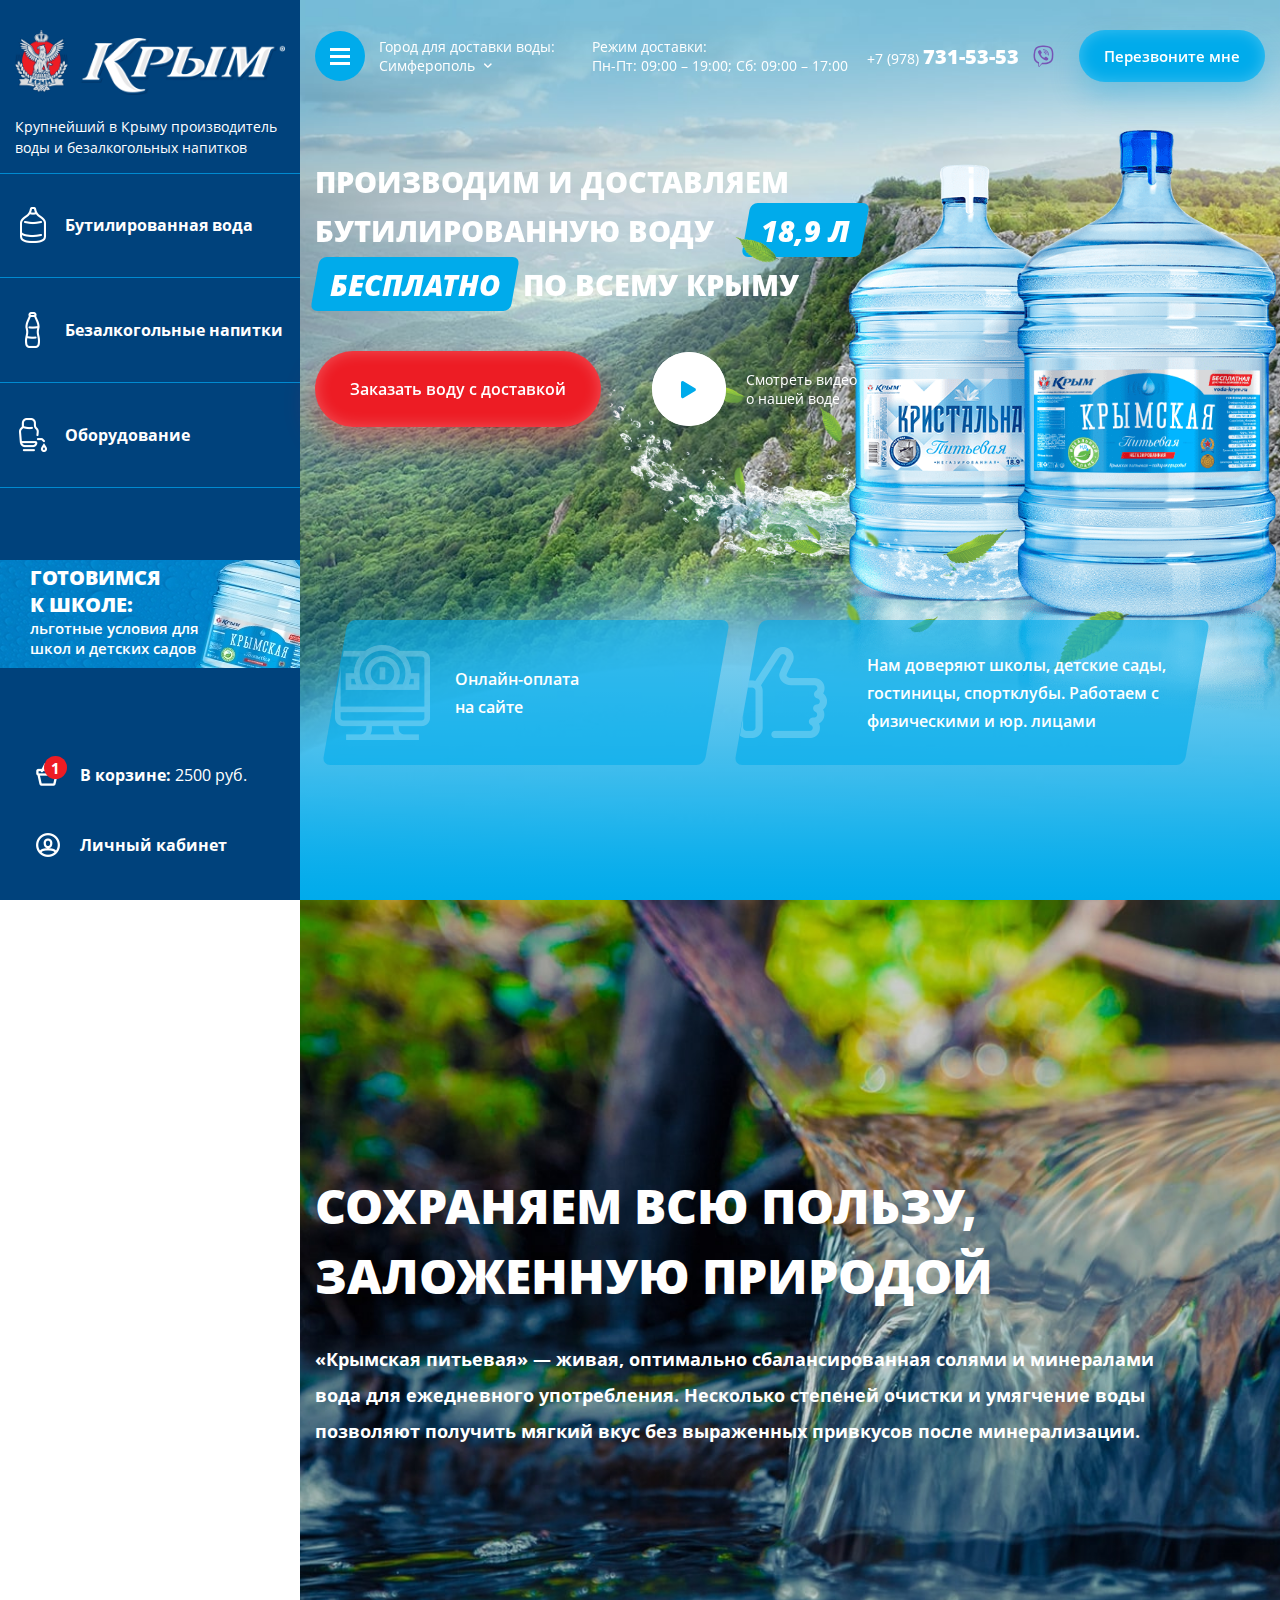
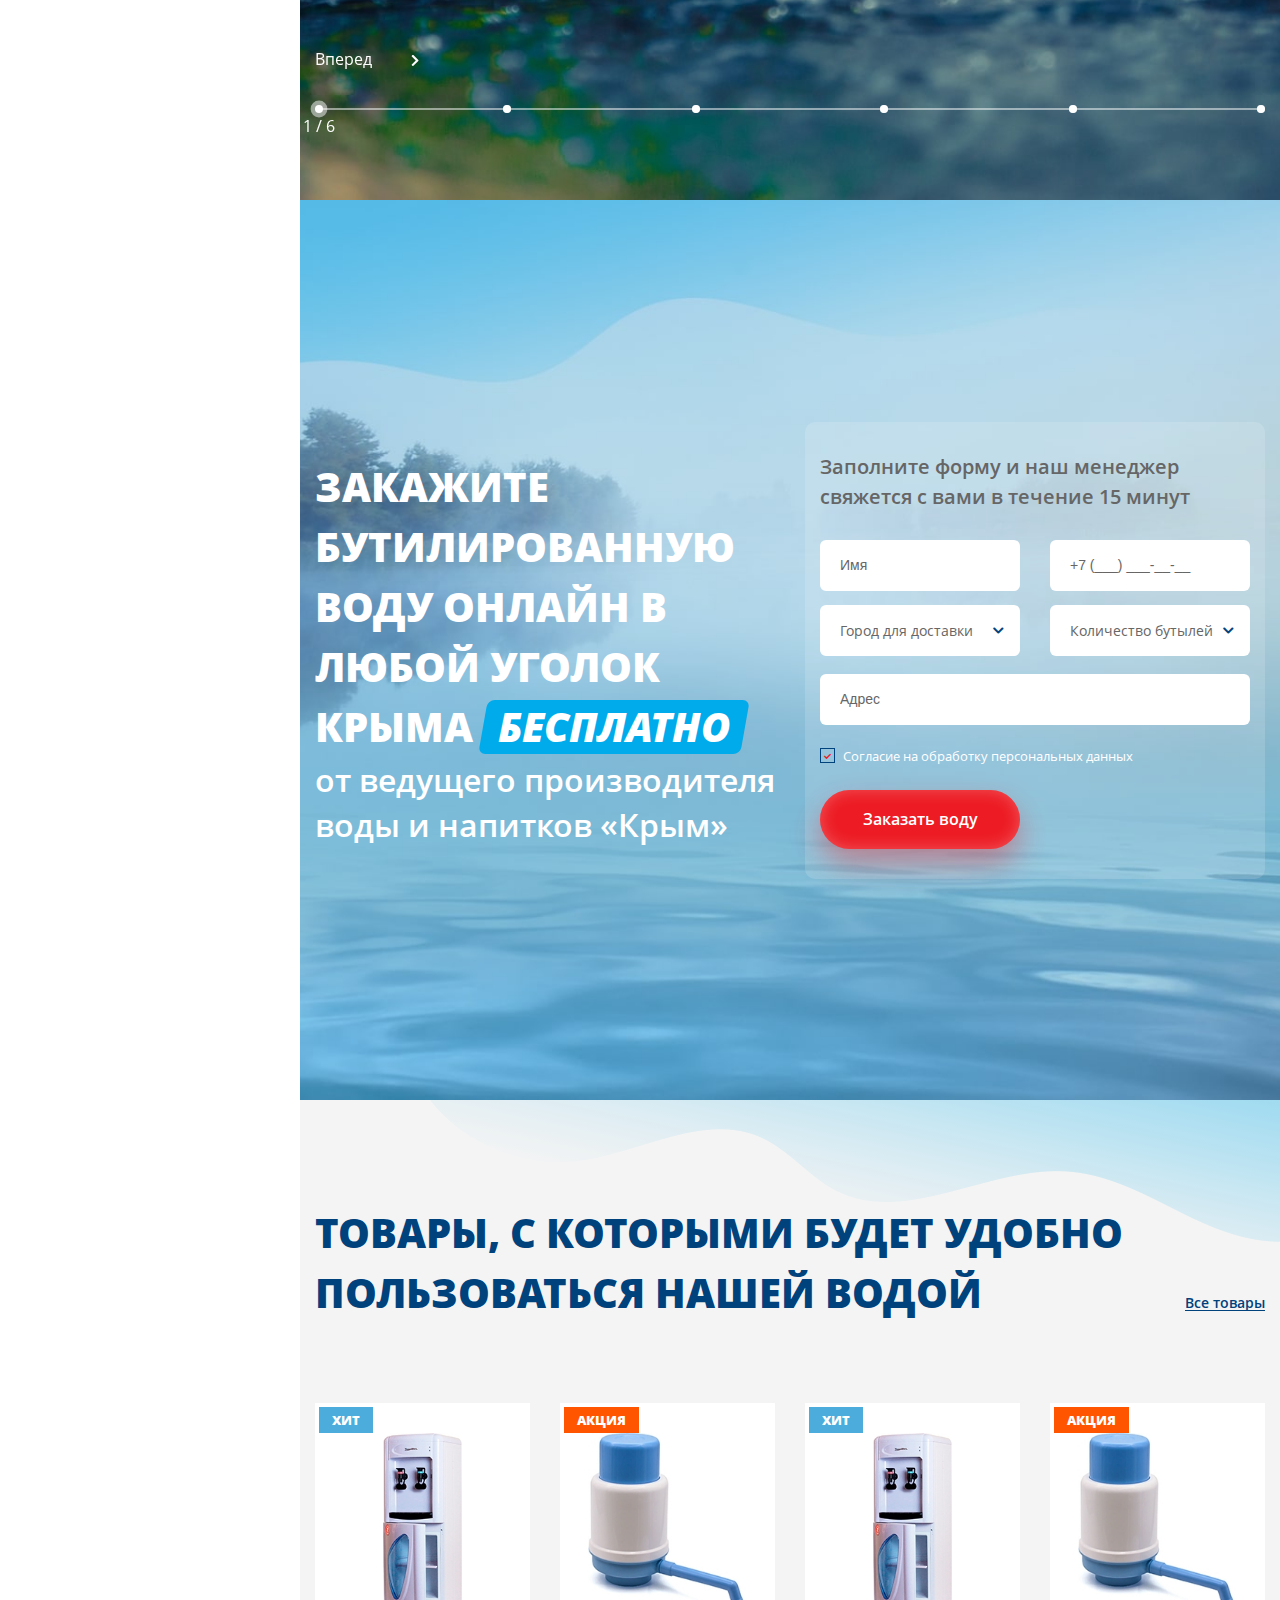
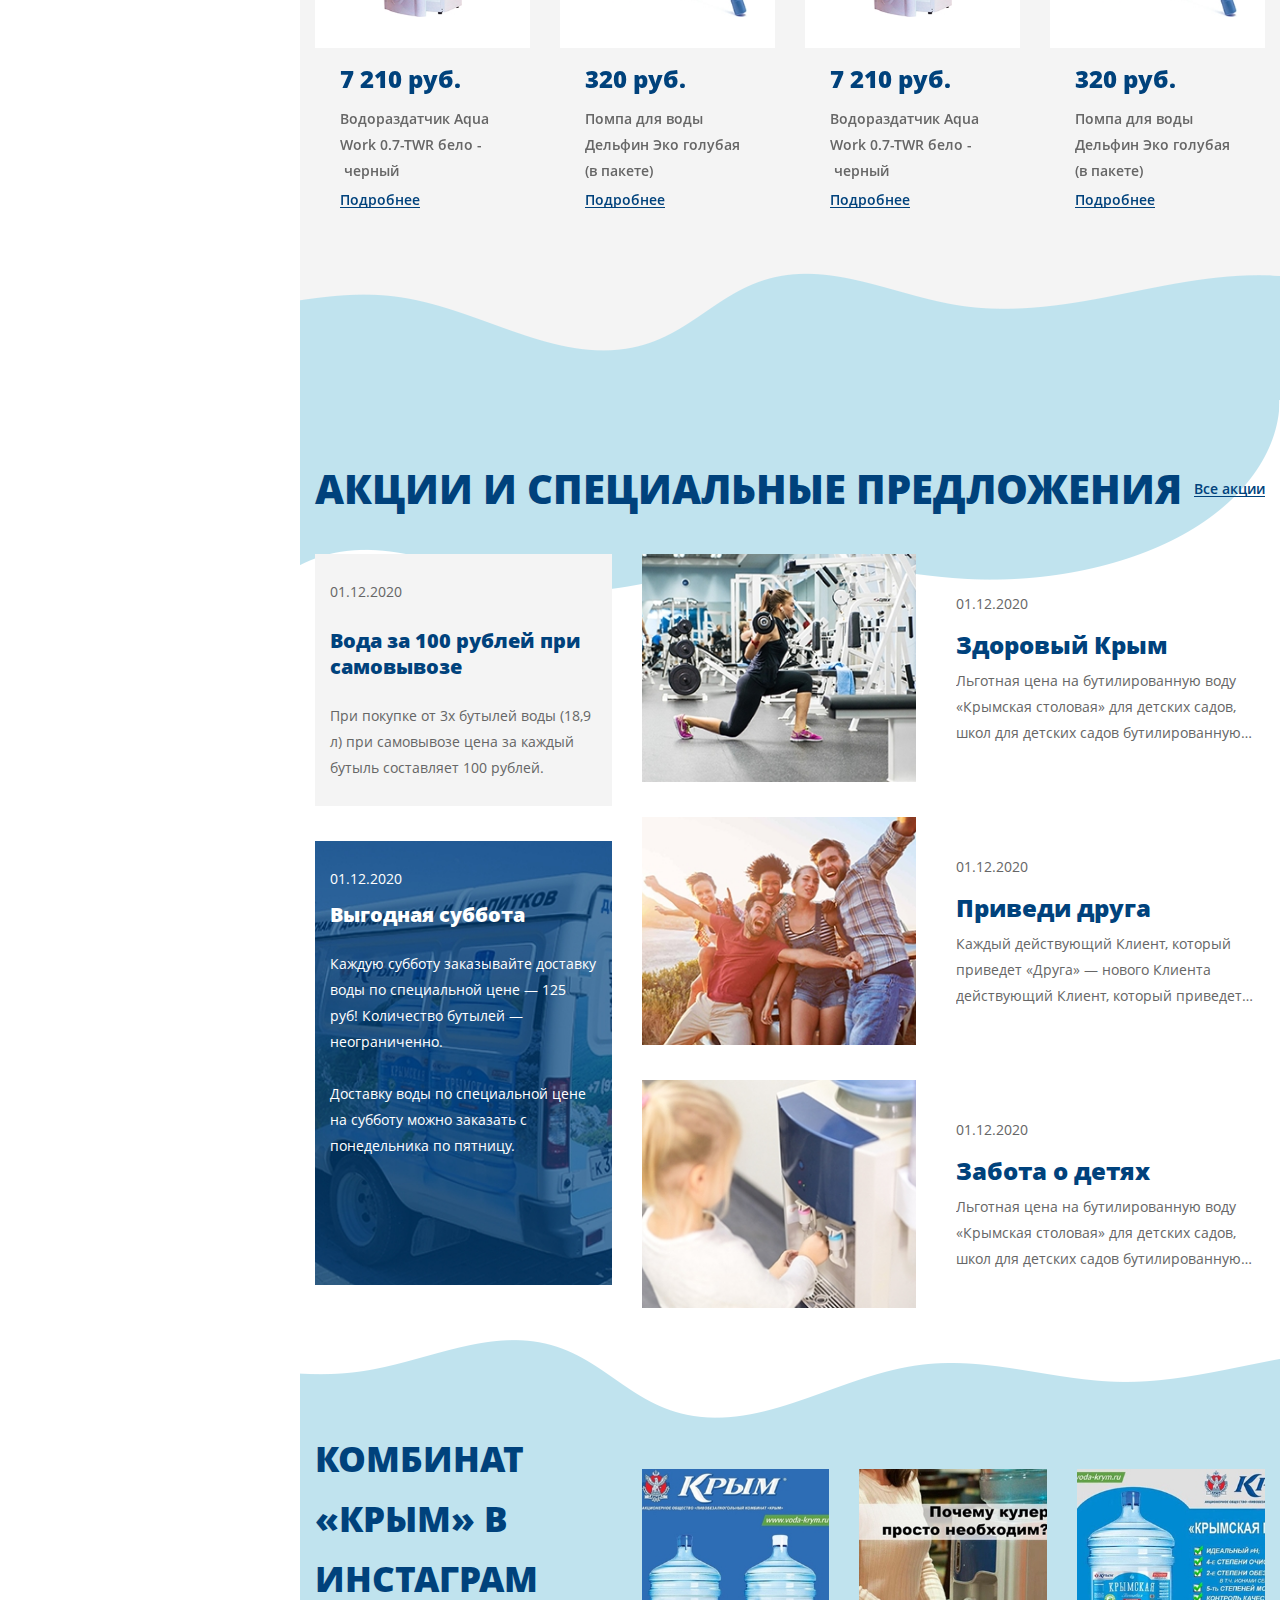
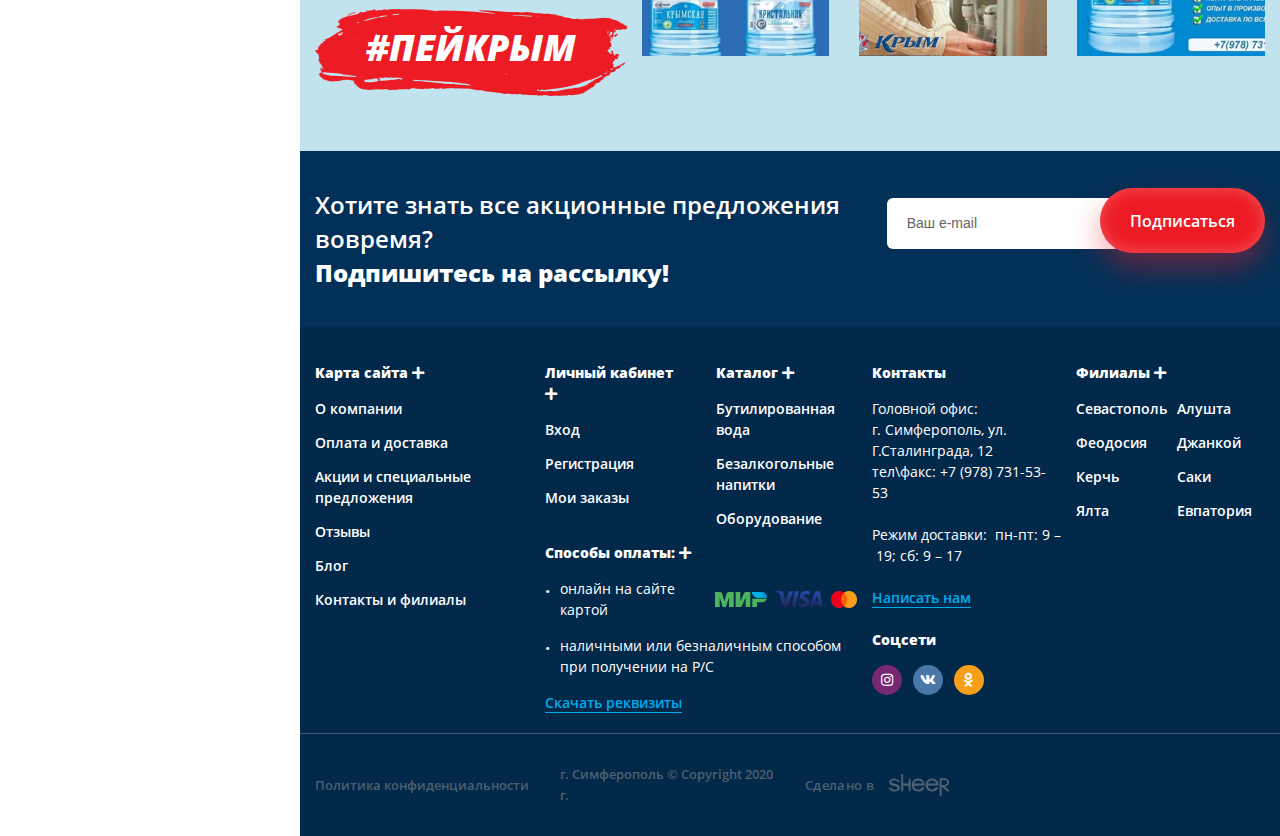
==== commit fa9b8996: "Add files via upload" ====
--- a/index.html
+++ b/index.html
@@ -19,8 +19,8 @@
 	<link rel="stylesheet" href="libs/slick-1.5.9/slick/slick.css" />
 	<link rel="stylesheet" href="libs/slick-1.5.9/slick/slick-theme.css" />
 	<link rel="stylesheet" href="css/fonts.css" />
-	<link rel="stylesheet" href="css/main.css?ver=1.6" />
-	<link rel="stylesheet" href="css/media.css?ver=1.6" />
+	<link rel="stylesheet" href="css/main.css?ver=1.7" />
+	<link rel="stylesheet" href="css/media.css?ver=1.7" />
 </head>
 <body>
 
@@ -73,9 +73,19 @@
 			</ul>
 		</div>
 
+		<div class="menu-bottom">
+			<div class="container">
+				<div class="menu-bottom__wrap">
+					<a href="#" class="btn-menu-bottom"><i class="fas fa-home"></i></a>
+					<a href="#" class="btn-menu-bottom"><i class="fas fa-shopping-basket"></i><span class="btn-menu-bottom__value">1</span></a>
+					<a href="#" class="btn-menu-bottom"><i class="fas fa-user"></i></a>
+				</div>
+			</div>
+		</div>
+
 		<div class="content">
 
-			<header class="header default">
+			<header class="header">
 				<div class="container">
 					<div class="header__top">
 						<span class="btn-nav">
@@ -85,6 +95,7 @@
 								<span class='sw-footer'></span>
 							</span>
 						</span>
+						<div class="btn-nav_fake"></div>
 						<div class="location-wrap">
 							<p>Город для доставки воды:</p>
 							<div class="location-block">
@@ -96,6 +107,10 @@
 								</ul>
 							</div>
 						</div>
+						<a href="#" class="logo-header">
+							<img src="img/logo.png" alt="alt">
+							<span>Крупнейший в Крыму производитель воды и безалкогольных напитков</span>
+						</a>
 						<div class="item-header">
 							<p>Режим доставки:</p>
 							<p>Пн-Пт: 09:00 – 19:00; Сб: 09:00 – 17:00</p>
@@ -278,8 +293,8 @@
 						<h2 class="title-page title-page_main">Товары, с которыми будет удобно пользоваться нашей водой</h2>
 						<a href="#" class="link-simple">Все товары</a>
 					</div>
-					<div class="row row_products">
-						<div class="col-lg-3 col-6">
+					<ul class="slider-products">
+						<li>
 							<div class="item-product">
 								<div class="item-product__image">
 									<img src="img/product1.jpg" alt="alt">
@@ -290,8 +305,8 @@
 								<p>Водораздатчик Aqua Work 0.7-TWR бело&nbsp;-&nbsp;черный</p>
 								<a href="#" class="link-simple">Подробнее</a>
 							</div>
-						</div>
-						<div class="col-lg-3 col-6">
+						</li>
+						<li>
 							<div class="item-product">
 								<div class="item-product__image">
 									<img src="img/product2.jpg" alt="alt">
@@ -302,8 +317,8 @@
 								<p>Помпа для воды Дельфин Эко голубая (в пакете)</p>
 								<a href="#" class="link-simple">Подробнее</a>
 							</div>
-						</div>
-						<div class="col-lg-3 col-6">
+						</li>
+						<li>
 							<div class="item-product">
 								<div class="item-product__image">
 									<img src="img/product1.jpg" alt="alt">
@@ -314,8 +329,8 @@
 								<p>Водораздатчик Aqua Work 0.7-TWR бело&nbsp;-&nbsp;черный</p>
 								<a href="#" class="link-simple">Подробнее</a>
 							</div>
-						</div>
-						<div class="col-lg-3 col-6">
+						</li>
+						<li>
 							<div class="item-product">
 								<div class="item-product__image">
 									<img src="img/product2.jpg" alt="alt">
@@ -326,8 +341,8 @@
 								<p>Помпа для воды Дельфин Эко голубая (в пакете)</p>
 								<a href="#" class="link-simple">Подробнее</a>
 							</div>
-						</div>
-					</div>
+						</li>
+					</ul>
 				</div>
 			</div>
 
@@ -337,7 +352,59 @@
 						<h2 class="title-page title-page_main">Акции и специальные предложения</h2>
 						<a href="#" class="link-simple">Все акции</a>
 					</div>
-					<div class="row">
+					<ul class="slider-articles-mobile">
+						<li>
+							<a href="#" class="item-offer">
+								<span class="item-offer__date">01.12.2020</span>
+								<span class="item-offer__name">Вода за 100 рублей при самовывозе</span>
+								<span class="item-offer__text">При покупке от 3х бутылей воды (18,9 л) при самовывозе цена за каждый бутыль составляет 100 рублей.</span>
+							</a>
+						</li>
+						<li>
+							<a href="#" class="item-offer item-offer_image">
+								<span class="item-offer__date">01.12.2020</span>
+								<span class="item-offer__name">Выгодная суббота</span>
+								<span class="item-offer__text">Каждую субботу заказывайте доставку воды по специальной цене — 125 руб! Количество бутылей — неограниченно. <br><br>Доставку воды по специальной цене на субботу можно заказать с понедельника по пятницу.</span>
+							</a>
+						</li>
+						<li>
+							<a href="#" class="item-article">
+								<span class="item-article__image">
+									<img src="img/article1.jpg" alt="alt">
+								</span>
+								<span class="item-article__content">
+									<span class="item-article__date">01.12.2020</span>
+									<span class="item-article__name">Здоровый Крым</span>
+									<span class="item-article__text">Льготная цена на бутилированную воду «Крымская столовая» для спортивных залов цена на бутилированную воду «Крымская столовая» для спортивных залов</span>
+								</span>
+							</a>
+						</li>
+						<li>
+							<a href="#" class="item-article">
+								<span class="item-article__image">
+									<img src="img/article2.jpg" alt="alt">
+								</span>
+								<span class="item-article__content">
+									<span class="item-article__date">01.12.2020</span>
+									<span class="item-article__name">Приведи друга</span>
+									<span class="item-article__text">Каждый действующий Клиент, который приведет «Друга» — нового Клиента действующий Клиент, который приведет «Друга» — нового Клиента</span>
+								</span>
+							</a>
+						</li>
+						<li>
+							<a href="#" class="item-article">
+								<span class="item-article__image">
+									<img src="img/article3.jpg" alt="alt">
+								</span>
+								<span class="item-article__content">
+									<span class="item-article__date">01.12.2020</span>
+									<span class="item-article__name">Забота о детях</span>
+									<span class="item-article__text">Льготная цена на бутилированную воду «Крымская столовая» для детских садов, школ  для детских садов</span>
+								</span>
+							</a>
+						</li>
+					</ul>
+					<div class="row tablet_hide">
 						<div class="col-lg-4">
 							<a href="#" class="item-offer">
 								<span class="item-offer__date">01.12.2020</span>
@@ -358,7 +425,7 @@
 								<span class="item-article__content">
 									<span class="item-article__date">01.12.2020</span>
 									<span class="item-article__name">Здоровый Крым</span>
-									<span class="item-article__text">Льготная цена на бутилированную воду «Крымская столовая» для спортивных залов ...</span>
+									<span class="item-article__text">Льготная цена на бутилированную воду «Крымская столовая» для детских садов, школ  для детских садов бутилированную бутилированную</span>
 								</span>
 							</a>
 							<a href="#" class="item-article">
@@ -368,7 +435,7 @@
 								<span class="item-article__content">
 									<span class="item-article__date">01.12.2020</span>
 									<span class="item-article__name">Приведи друга</span>
-									<span class="item-article__text">Каждый действующий Клиент, который приведет «Друга» — нового Клиента ...</span>
+									<span class="item-article__text">Каждый действующий Клиент, который приведет «Друга» — нового Клиента действующий Клиент, который приведет «Друга» — нового Клиента</span>
 								</span>
 							</a>
 							<a href="#" class="item-article">
@@ -378,7 +445,7 @@
 								<span class="item-article__content">
 									<span class="item-article__date">01.12.2020</span>
 									<span class="item-article__name">Забота о детях</span>
-									<span class="item-article__text">Льготная цена на бутилированную воду «Крымская столовая» для детских садов, школ  ...</span>
+									<span class="item-article__text">Льготная цена на бутилированную воду «Крымская столовая» для детских садов, школ  для детских садов бутилированную бутилированную</span>
 								</span>
 							</a>
 						</div>
@@ -446,7 +513,7 @@
 				<div class="container">
 					<div class="row">
 						<div class="col-lg-3 col-md-6">
-							<div class="footer__title">Карта сайта</div>
+							<div class="footer__title">Карта сайта <i class="fas fa-plus"></i></div>
 							<ul class="nav-footer">
 								<li><a href="#">О компании</a></li>
 								<li><a href="#">Оплата и доставка </a></li>
@@ -458,16 +525,16 @@
 						</div>
 						<div class="col-lg-4 col-md-6 col_pl">
 							<div class="row">
-								<div class="col-6">
-									<div class="footer__title">Личный кабинет</div>
+								<div class="col-md-6">
+									<div class="footer__title">Личный кабинет <i class="fas fa-plus"></i></div>
 									<ul class="nav-footer">
 										<li><a href="#">Вход</a></li>
 										<li><a href="#">Регистрация</a></li>
 										<li><a href="#">Мои заказы</a></li>
 									</ul>
 								</div>
-								<div class="col-6">
-									<div class="footer__title">Каталог</div>
+								<div class="col-md-6">
+									<div class="footer__title">Каталог <i class="fas fa-plus"></i></div>
 									<ul class="nav-footer">
 										<li><a href="#">Бутилированная вода</a></li>
 										<li><a href="#">Безалкогольные напитки</a></li>
@@ -475,16 +542,18 @@
 									</ul>
 								</div>
 							</div>
-							<div class="footer__title">Способы оплаты: </div>
-							<ul class="list-footer">
-								<li>онлайн на сайте картой <img src="img/ic_pay1.png" alt="alt"> <img src="img/ic_pay2.png" alt="alt"> <img src="img/ic_pay3.png" alt="alt"></li>
-								<li>наличными или безналичным способом при получении на Р/С</li>
-							</ul>
-							<a href="#" class="link-simple">Скачать реквизиты</a>
+							<div class="footer__title">Способы оплаты: <i class="fas fa-plus"></i></div>
+							<div class="dropdown-footer">
+								<ul class="list-footer">
+									<li>онлайн на сайте картой <img src="img/ic_pay1.png" alt="alt"> <img src="img/ic_pay2.png" alt="alt"> <img src="img/ic_pay3.png" alt="alt"></li>
+									<li>наличными или безналичным способом при получении на Р/С</li>
+								</ul>
+								<a href="#" class="link-simple">Скачать реквизиты</a>
+							</div>
 						</div>
 						<div class="col-lg-5">
 							<div class="row">
-								<div class="col-md-6 col_pl">
+								<div class="col-md-6 mobile_hidden col_pl">
 									<div class="footer__title">Контакты</div>
 									<p>Головной офис:</p>
 									<p>г. Симферополь, ул. Г.Сталинграда, 12</p>
@@ -503,7 +572,7 @@
 									</ul>
 								</div>
 								<div class="col-md-6 col_pl footer__right">
-									<div class="footer__title">Филиалы</div>
+									<div class="footer__title">Филиалы <i class="fas fa-plus"></i></div>
 									<ul class="nav-footer">
 										<li><a href="#">Севастополь</a></li>
 										<li><a href="#">Феодосия</a></li>
@@ -517,6 +586,22 @@
 								</div>
 							</div>
 						</div>
+					</div>
+					<div class="mobile_show">
+						<p>Головной офис:</p>
+						<p>г. Симферополь, ул. Г.Сталинграда, 12</p>
+						<p>тел\факс: +7 (978) 731-53-53</p>
+						<br>
+						<p>Режим доставки: &nbsp;пн-пт:&nbsp;9&nbsp;–&nbsp;19; сб:&nbsp;9&nbsp;–&nbsp;17</p>
+						<br>
+						<a href="#" class="link-simple">Написать нам</a>
+						<br>
+						<br>
+						<ul class="list-social">
+							<li><a href="#"><i class="fab fa-instagram"></i></a></li>
+							<li class="list-social_vk"><a href="#"><i class="fab fa-vk"></i></a></li>
+							<li class="list-social_ok"><a href="#"><i class="fab fa-odnoklassniki"></i></a></li>
+						</ul>
 					</div>
 				</div>
 				<div class="footer__bottom">
@@ -560,7 +645,7 @@
 <script src="libs/parallax/jquery.parallax-scroll.js"></script>
 <script src="libs/jQueryFormStyler-master/jquery.formstyler.min.js"></script>
 <script src="libs/swiper/swiper.min.js"></script>
-<script src="js/common.js?ver=1.6"></script>
+<script src="js/common.js?ver=1.7"></script>
 <!-- Yandex.Metrika counter --><!-- /Yandex.Metrika counter -->
 <!-- Google Analytics counter --><!-- /Google Analytics counter -->
 </body>
--- a/css/main.css
+++ b/css/main.css
@@ -78,25 +78,25 @@
 	z-index: 2;
 }
 .billbord::after {
-content: ' ';
-    position: absolute;
-    bottom: 0;
-    left: 0;
-    width: 100%;
-    background: -webkit-gradient(linear, left top, left bottom, from(rgba(255, 255, 255, 0)), to(rgba(255, 255, 255, 1)));
-    background: linear-gradient(to bottom, rgba(255, 255, 255, 0) 0%, #00abeb 100%);
-    height: 352px;
-    pointer-events: none;
-    -webkit-transition: opacity 600ms, -webkit-transform 600ms;
-    transition: opacity 600ms, -webkit-transform 600ms;
-    transition: opacity 600ms, transform 600ms;
-    transition: opacity 600ms, transform 600ms, -webkit-transform 600ms;
-    z-index: -1;
+	content: ' ';
+	position: absolute;
+	bottom: 0;
+	left: 0;
+	width: 100%;
+	background: -webkit-gradient(linear, left top, left bottom, from(rgba(255, 255, 255, 0)), to(rgba(255, 255, 255, 1)));
+	background: linear-gradient(to bottom, rgba(255, 255, 255, 0) 0%, #00abeb 100%);
+	height: 352px;
+	pointer-events: none;
+	-webkit-transition: opacity 600ms, -webkit-transform 600ms;
+	transition: opacity 600ms, -webkit-transform 600ms;
+	transition: opacity 600ms, transform 600ms;
+	transition: opacity 600ms, transform 600ms, -webkit-transform 600ms;
+	z-index: -1;
 }
 .billbord .title-page {
 	padding-top: 80px;
 	padding-bottom: 50px;
-		font-size: 48px;
+	font-size: 48px;
 	line-height: 68px;
 }
 .billbord__image {
@@ -151,7 +151,7 @@
 	border-bottom: 1px #008ad1 solid;
 }
 .sidebar-list li:first-child a {
-		border-top: 1px #008ad1 solid;
+	border-top: 1px #008ad1 solid;
 }
 .sidebar-list li a:hover {
 	background-color: #008ad1;
@@ -200,18 +200,18 @@
 }
 .sidebar-list__value {
 	width: 23px;
-height: 23px;
-background-color: #ed1c24;
-display: flex;
-align-items: center;
-justify-content: center;
-border-radius: 50%;
-text-align: center;
+	height: 23px;
+	background-color: #ed1c24;
+	display: flex;
+	align-items: center;
+	justify-content: center;
+	border-radius: 50%;
+	text-align: center;
 	font-size: 15px;
 	color: #fff;
 	position: absolute;
-    top: -7px;
-    right: 13px;
+	top: -7px;
+	right: 13px;
 }
 .sidebar-list_bottom  .sidebar-list__icon {
 	margin-left: 15px;
@@ -242,12 +242,12 @@
 	top: 0;
 	transition: all 0.3s;
 	box-shadow: 0 15px 30px rgba(237, 28, 36, 0.4), inset 0 0 16px rgba(255, 255, 255, 0.26);
-border-radius: 38px;
-background-color: #ed1c24;
+	border-radius: 38px;
+	background-color: #ed1c24;
 }
 
 .btn-main:hover {
-background-color: #c40008;
+	background-color: #c40008;
 }
 
 .btn-video {
@@ -473,8 +473,8 @@
 	left: 15px;
 	right: 15px;
 	height: 100%;
-		background-color: rgba(255, 255, 255, 0.5);
-		z-index: -1;
+	background-color: rgba(255, 255, 255, 0.5);
+	z-index: -1;
 }
 .slider-main .slick-dots li {
 	width: 8px;
@@ -497,10 +497,10 @@
 	position: absolute;
 	background:transparent !important;
 	top: 100%;
-    left: 3px;
-    margin-top: 11px;
-    opacity: 0;
-    transition: all 0.3s;
+	left: 3px;
+	margin-top: 11px;
+	opacity: 0;
+	transition: all 0.3s;
 }
 .slider-main .slick-dots li:before {
 	color: #fff;
@@ -533,7 +533,7 @@
 }
 .slider-main .slick-dots li.slick-active::after,
 .slider-main .slick-dots li:hover::after {
-		transform: scale(2.1);
+	transform: scale(2.1);
 }
 .slider-main .slick-dots li.slick-active button,
 .slider-main .slick-dots li.slick-active:before {
@@ -572,7 +572,7 @@
 	vertical-align: middle;
 }
 .btn-nav:hover .sandwich {
-	    background-color: #0095cc;
+	background-color: #0095cc;
 }
 .sandwich span {
 	display: inline-block;
@@ -707,10 +707,10 @@
 	text-align: center;
 	padding: 0 25px;
 	height: 52px;
-box-shadow: 0 15px 30px rgba(3, 157, 214, 0.3), inset 0 0 16px rgba(255, 255, 255, 0.26);
-border-radius: 26px;
-background-color: #00abeb;
-transition: all 0.3s;
+	box-shadow: 0 15px 30px rgba(3, 157, 214, 0.3), inset 0 0 16px rgba(255, 255, 255, 0.26);
+	border-radius: 26px;
+	background-color: #00abeb;
+	transition: all 0.3s;
 }
 .btn-page:hover {
 	background-color: #4dc2ed;
@@ -757,10 +757,10 @@
 }
 .block-form__title {
 	color: #666666;
-font-size: 20px;
-font-weight: 600;
-line-height: 30px;
-padding-bottom: 28px;
+	font-size: 20px;
+	font-weight: 600;
+	line-height: 30px;
+	padding-bottom: 28px;
 }
 .jqselect {
 	width: 100% !important;
@@ -776,18 +776,18 @@
 	font-size: 14px;
 	border: none;
 	height: 51px;
-border-radius: 6px;
-color: #666;
-padding-left: 20px;
-padding-right: 20px;
-background-color: #ffffff;
+	border-radius: 6px;
+	color: #666;
+	padding-left: 20px;
+	padding-right: 20px;
+	background-color: #ffffff;
 }
 .jq-selectbox__select-text {
 	padding-right: 30px;
 	padding-top: 16px;
-		text-overflow: ellipsis;
+	text-overflow: ellipsis;
 	white-space: nowrap;
-    overflow: hidden;
+	overflow: hidden;
 	align-items: center;
 	cursor: pointer;
 }
@@ -878,26 +878,26 @@
 	position: absolute;
 	right: 0;
 	top: 0;
-    color: #00427c;
-    font-size: 12px;
-    width: 10px;
-    height: 10px;
-    bottom: 0;
-    margin: auto;
-    right: 17px;
-    cursor: pointer;
+	color: #00427c;
+	font-size: 12px;
+	width: 10px;
+	height: 10px;
+	bottom: 0;
+	margin: auto;
+	right: 17px;
+	cursor: pointer;
 	-moz-osx-font-smoothing: grayscale;
-    -webkit-font-smoothing: antialiased;
-    display: inline-block;
-    font-style: normal;
-    font-variant: normal;
-    text-rendering: auto;
-    line-height: 1;
-        font-family: "Font Awesome 5 Pro";
-    font-weight: 900;
+	-webkit-font-smoothing: antialiased;
+	display: inline-block;
+	font-style: normal;
+	font-variant: normal;
+	text-rendering: auto;
+	line-height: 1;
+	font-family: "Font Awesome 5 Pro";
+	font-weight: 900;
 }
 .jq-selectbox__trigger::before {
-    content: "\f078";
+	content: "\f078";
 }
 .jq-selectbox__dropdown {
 	width: 100%;
@@ -956,13 +956,13 @@
 }
 .item-product__image {
 	height: 330px;
-background-color: #ffffff;
-position: relative;
-display: flex;
-align-items: center;
-justify-content: center;
-width: 100%;
-padding: 10px;
+	background-color: #ffffff;
+	position: relative;
+	display: flex;
+	align-items: center;
+	justify-content: center;
+	width: 100%;
+	padding: 10px;
 }
 .item-product__image img {
 	max-width: 100%;
@@ -970,47 +970,47 @@
 }
 .item-product__status {
 	color: #ffffff;
-font-size: 13px;
-font-weight: 800;
-line-height: 24px;
-position: absolute;
-top: 4px;
-left: 4px;
-height: 26px;
-padding: 0 13px;
-background-color: #4cacdb;
-display: inline-flex;
-align-items: center;
-justify-content: center;
-text-align: center;
-text-transform: uppercase;
+	font-size: 13px;
+	font-weight: 800;
+	line-height: 24px;
+	position: absolute;
+	top: 4px;
+	left: 4px;
+	height: 26px;
+	padding: 0 13px;
+	background-color: #4cacdb;
+	display: inline-flex;
+	align-items: center;
+	justify-content: center;
+	text-align: center;
+	text-transform: uppercase;
 }
 .item-product__content {
 	padding: 0 25px;
 }
 .item-product__price {
 	color: #00427c;
-font-size: 24px;
-font-weight: 800;
-padding: 0 25px;
-padding-top: 18px;
-padding-bottom: 14px;
-line-height: 26px;
+	font-size: 24px;
+	font-weight: 800;
+	padding: 0 25px;
+	padding-top: 18px;
+	padding-bottom: 14px;
+	line-height: 26px;
 }
 .item-product p {
 	color: #666666;
-line-height: 26px;
-margin-bottom: 8px;
-padding: 0 25px;
-font-weight: 600;
+	line-height: 26px;
+	margin-bottom: 8px;
+	padding: 0 25px;
+	font-weight: 600;
 }
 .link-simple {
 	color: #00427c;
-font-size: 14px;
-font-weight: 600;
-line-height: 15px;
-border-bottom: 1px #00427c solid;
-transition: all 0.3s;
+	font-size: 14px;
+	font-weight: 600;
+	line-height: 15px;
+	border-bottom: 1px #00427c solid;
+	transition: all 0.3s;
 }
 .link-simple:hover {
 	border-color:transparent;
@@ -1043,7 +1043,7 @@
 	top: -1px;
 	background-image: url(../img/bg_articles.png);
 	background-repeat: no-repeat;
-    background-position: right -11px;
+	background-position: right -11px;
 	position: relative;
 	z-index: 1;
 }
@@ -1070,9 +1070,9 @@
 }
 .item-offer__name {
 	color: #00427c;
-font-size: 24px;
-margin: 23px 0;
-font-weight: 800;
+	font-size: 24px;
+	margin: 23px 0;
+	font-weight: 800;
 	display: block;
 }
 .item-offer__text {
@@ -1100,8 +1100,8 @@
 	margin-top: 15px;
 	margin-bottom: 10px;
 	color: #00427c;
-font-size: 24px;
-font-weight: 800;
+	font-size: 24px;
+	font-weight: 800;
 	display: block;
 }
 .item-article__date {
@@ -1109,6 +1109,15 @@
 }
 .item-article__text {
 	display: block;
+	    overflow: hidden;
+    text-overflow: ellipsis;
+    display: -moz-box;
+    -moz-box-orient: vertical;
+    display: -webkit-box;
+    -webkit-line-clamp: 3;
+    -webkit-box-orient: vertical;
+    line-clamp: 3;
+    box-orient: vertical;
 }
 .item-article__content {
 	flex: 1;
@@ -1118,6 +1127,7 @@
 	width: 44%;
 	margin-right: 40px;
 	overflow: hidden;
+	display: block;
 	height: 236px;
 }
 .item-article__image img {
@@ -1137,8 +1147,8 @@
 	height: 87px;
 	font-weight: 800;
 	color: #ffffff;
-font-size: 36px;
-font-style: italic;
+	font-size: 36px;
+	font-style: italic;
 	display: inline-flex;
 	align-items: center;
 	justify-content: center;
@@ -1156,26 +1166,26 @@
 	padding-right: 0;
 }
 .item-insta {
-    position: relative;
-    display: block;
-    padding-top: 100%;
+	position: relative;
+	display: block;
+	padding-top: 100%;
 }
 .item-insta__image {
-    position: absolute;
-    top: 0;
-    left: 0;
-    width: 100%;
-    height: 100%;
-    overflow: hidden;
+	position: absolute;
+	top: 0;
+	left: 0;
+	width: 100%;
+	height: 100%;
+	overflow: hidden;
 }
 .item-insta__image img {
-    width: 100%;
-    height: 100%;
-    object-fit: cover;
-    font-family: 'object-fit: cover;';
-    -webkit-transition: all 0.3s;
-    -o-transition: all 0.3s;
-    transition: all 0.3s;
+	width: 100%;
+	height: 100%;
+	object-fit: cover;
+	font-family: 'object-fit: cover;';
+	-webkit-transition: all 0.3s;
+	-o-transition: all 0.3s;
+	transition: all 0.3s;
 }
 .item-insta:hover .item-insta__image img {
 	transform: scale(1.1);
@@ -1332,13 +1342,13 @@
 }
 .list-social li a {
 	width: 30px;
-height: 30px;
-background-color: #782773;
-display: flex;
-align-items: center;
-justify-content: center;
-border-radius: 50%;
-color: #fff;
+	height: 30px;
+	background-color: #782773;
+	display: flex;
+	align-items: center;
+	justify-content: center;
+	border-radius: 50%;
+	color: #fff;
 }
 .list-social li.list-social_vk a {
 	background-color: #4a76a8;
@@ -1356,12 +1366,12 @@
 	width: calc(100vw - 350px);
 }
 .oneperframe ul:before, .oneperframe ul:after {
-    content: " ";
-    display: table;
+	content: " ";
+	display: table;
 }
 .swiper-slide-active .slider-advantages__item .container {
 	opacity: 1;
-		transform: translate(0px);
+	transform: translate(0px);
 }
 .slider-advantages__item .container {
 	opacity: 0;
@@ -1390,8 +1400,8 @@
 	left: 15px;
 	right: 15px;
 	height: 100%;
-		background-color: rgba(255, 255, 255, 0.5);
-		z-index: -1;
+	background-color: rgba(255, 255, 255, 0.5);
+	z-index: -1;
 }
 .swiper-pagination-bullet {
 	background-color: #fff;
@@ -1402,11 +1412,11 @@
 }
 .swiper-pagination-bullet span {
 	margin-top: 10px;
-    display: flex;
-    white-space: nowrap;
-    justify-content: center;
-    opacity: 0;
-    transition: all 0.3s;
+	display: flex;
+	white-space: nowrap;
+	justify-content: center;
+	opacity: 0;
+	transition: all 0.3s;
 }
 .swiper-pagination-bullet.swiper-pagination-bullet-active span {
 	opacity: 1;
@@ -1429,10 +1439,10 @@
 }
 .swiper-pagination-bullet.swiper-pagination-bullet-active::after,
 .swiper-pagination-bullet:hover::after {
-		transform: scale(2.1);
+	transform: scale(2.1);
 }
 .advantages .container {
-position: relative;
+	position: relative;
 }
 .fancybox-skin {
 	padding: 0 !important;
@@ -1472,8 +1482,8 @@
 }
 .image-leaves {
 	position: absolute;
-    bottom: -50px;
-    left: -169px;
+	bottom: -50px;
+	left: -169px;
 }
 .value-title {
 	margin-left: -40px;
@@ -1494,18 +1504,18 @@
 .sidebar-fixed__top {
 	padding: 0 15px;
 }
-.order .title-page span {
-    padding: 0 15px;
-    display: inline-flex;
-    align-items: center;
-    justify-content: center;
-    text-align: center;
-    position: relative;
-    z-index: 2;
-    font-size: 40px;
-    color: #fff;
-    font-weight: 800;
-    font-style: italic;
+.order .title-page span { 
+	padding: 0 15px;
+	display: inline-flex;
+	align-items: center;
+	justify-content: center;
+	text-align: center;
+	position: relative;
+	z-index: 2;
+	font-size: 40px;
+	color: #fff;
+	font-weight: 800;
+	font-style: italic;
 }
 .phone-main i {
 	display: none;
@@ -1515,4 +1525,28 @@
 	font-size: 21px;
 	color: #7755b5;
 	display: inline-block;
+}
+.slider-products .item-product {
+	margin: 0 15px;
+}
+.slider-products {
+	margin: 0 -15px;
+}
+.slick-arrow {
+	width: 40px;
+	height: 40px;
+	background-color: #00abeb;
+	display: flex;
+	align-items: center;
+	justify-content: center;
+	color: #fff !important;
+	border-radius: 50%;
+	top: 50%;
+	font-size: 16px;
+}
+.slick-arrow::before {
+	display: none;
+}
+.slick-next {
+	right: 0;
 }--- a/css/media.css
+++ b/css/media.css
@@ -1,572 +1,843 @@
 /*==========  Desktop First Method  ==========*/
 @media only screen and (max-width : 1740px) {
-.billbord .title-page  {
-    font-size: 40px;
-    line-height: 62px;
-}
+	.billbord .title-page  {
+		font-size: 40px;
+		line-height: 62px;
+	}
 
 }
 @media only screen and (max-width : 1660px) {
-.sidebar-fixed {
-	width: 300px;
-}
-.sidebar-list li a {
-    font-size: 16px;
-    }
-    .sidebar-list__icon {
-    width: 65px;
-}
-.content {
-	padding-left: 300px;
-}
-.billbord__image {
-    margin-left: -380px;
-    }
-    .item-product .btn-page {
-    	left: 20px;
-    	right: 20px;
-    }
-    .instagram .title-page {
-    	font-size: 35px;
-    }
-    .btn-nav {
-    margin-right: 26px;
-}
-.header {
-	left: 300px;
-}
+	.sidebar-fixed {
+		width: 300px;
+	}
+	.sidebar-list li a {
+		font-size: 16px;
+	}
+	.sidebar-list__icon {
+		width: 65px;
+	}
+	.content {
+		padding-left: 300px;
+	}
+	.billbord__image {
+		margin-left: -380px;
+	}
+	.item-product .btn-page {
+		left: 20px;
+		right: 20px;
+	}
+	.instagram .title-page {
+		font-size: 35px;
+	}
+	.btn-nav {
+		margin-right: 26px;
+	}
+	.header {
+		left: 300px;
+	}
 }
 
 @media only screen and (max-width : 1500px) {
-.billbord .title-page span,
-.value-title, 
-.billbord .title-page {
-    font-size: 33px;
-    line-height: 46px;
-}
-.order .title-page br {
-	display: none;
-}
+	.billbord .title-page span,
+	.value-title, 
+	.billbord .title-page {
+		font-size: 33px;
+		line-height: 46px;
+	}
+	.order .title-page br {
+		display: none;
+	}
 }
 @media only screen and (max-width : 1350px) {
-body {
-	font-size: 14px;
-}
-.btn-nav {
-    margin-right: 14px;
-}
-.billbord__image img {
-	max-width: 700px;
-}
-.billbord__image {
-    margin-left: -285px;
-    margin-bottom: -90px;
-}
-.item-billbord_2 {
-	width: 450px;
-}
-
-.billbord .title-page {
-    padding-top: 30px;
-    padding-bottom: 40px;
-}
-.icon-video {
-	margin-right: 20px;
-}
-.item-billbord {
-	font-size: 16px;
-}
-.block-form {
-	padding: 30px 15px;
-}
-.item-offer_image .item-offer__name {
-	margin-top: 10px;
-}
-.item-offer__name {
-	font-size: 20px;
-}
-.item-offer {
-    padding: 25px 15px;
-    }
-    .item-article__image {
-    	height: 228px;
-    }
-    .line-subscribe .btn-main {
-    	width: 165px;
-    }
-    .item-product__image {
-    height: 245px;
-    padding: 30px 10px;
-}
- .billbord .title-page span,
-  .value-title,
-   .billbord .title-page {
-    font-size: 29px;
-    line-height: 43px;
-}
+	body {
+		font-size: 14px;
+	}
+	.btn-nav {
+		margin-right: 14px;
+	}
+	.billbord__image img {
+		max-width: 700px;
+	}
+	.billbord__image {
+		margin-left: -285px;
+		margin-bottom: -90px;
+	}
+	.item-billbord_2 {
+		width: 450px;
+	}
+
+	.billbord .title-page {
+		padding-top: 30px;
+		padding-bottom: 40px;
+	}
+	.icon-video {
+		margin-right: 20px;
+	}
+	.item-billbord {
+		font-size: 16px;
+	}
+	.block-form {
+		padding: 30px 15px;
+	}
+	.item-offer_image .item-offer__name {
+		margin-top: 10px;
+	}
+	.item-offer__name {
+		font-size: 20px;
+	}
+	.item-offer {
+		padding: 25px 15px;
+	}
+	.item-article__image {
+		height: 228px;
+	}
+	.line-subscribe .btn-main {
+		width: 165px;
+	}
+	.item-product__image {
+		height: 245px;
+		padding: 30px 10px;
+	}
+	.billbord .title-page span,
+	.value-title,
+	.billbord .title-page {
+		font-size: 29px;
+		line-height: 43px;
+	}
 }
 /* Large Devices, Wide Screens */
 @media only screen and (max-width : 1200px) {
-.sidebar-fixed {
-	display: none;
-}
-.content {
-	padding-left: 0;
-}
-.header {
-	left: 0;
+
+	.content {
+		padding-left: 0;
+	}
+	.header {
+		left: 0;
+	}
+	.slider-advantages__item {
+		padding-top: 60px;
+		padding-bottom: 70px;
+		min-height: auto;
+	}
+	.products .title-page {
+		padding-bottom: 50px;
+	}
+	.products {
+		padding-bottom: 60px;
+	}
+	.item-product__price {
+		padding-left: 0;
+		padding-right: 0;
+	}
+	.item-product p {
+		padding: 0;
+	}
+	.item-product .link-simple {
+		margin-left: 0;
+	}
+	.products::after {
+		background-position: right 109%;
+	}
+	.slider-advantages__item .container {
+		padding-bottom: 100px;
+	}
+	.products .title-page {
+		max-width: 765px;
+	}
+	.sidebar-fixed {
+		display: none;
+	}
+	.btn_top {
+		bottom: 55px;
+	}
+	.menu-bottom {
+		padding: 5px 0;
+		position: fixed;
+		bottom: 0;
+		left: 0;
+		width: 100%;
+		z-index: 900;
+		background-color: #00427c;
+	}
+	.btn-menu-bottom {
+		height: 40px;
+		width: 40px;
+		display: flex;
+		align-items: center;
+		justify-content: center;
+		text-align: center;
+		color: #fff;
+		font-size: 19px;
+		position: relative;
+		z-index: 1;
+	}
+.btn-menu-bottom__value {
+    width: 18px;
+    height: 18px;
+    background-color: #ed1c24;
+    display: flex;
+    align-items: center;
+    justify-content: center;
+    border-radius: 50%;
+    text-align: center;
+    font-size: 12px;
+    color: #fff;
+    position: absolute;
+    top: 1px;
+    right: 0px;
+}
+.menu-bottom__wrap {
+	display: flex;
+	align-items: center;
+	justify-content: space-between;
+}
+	.swiper-wrapper {
+min-height: 100%;
+}
+
+.swiper-slide {
+	height: auto !important;
+	display: flex;
 }
 .slider-advantages__item {
-	padding-top: 60px;
-	padding-bottom: 70px;
-	min-height: auto;
-}
-.products .title-page {
-	padding-bottom: 50px;
-}
-.products {
-	padding-bottom: 60px;
-}
-.item-product__price {
-	padding-left: 0;
-	padding-right: 0;
-}
-.item-product p {
-	padding: 0;
-}
-.item-product .link-simple {
-	margin-left: 0;
-}
-.products::after {
-    background-position: right 109%;
-}
-.slider-advantages__item .container {
-	padding-bottom: 100px;
-}
-.products .title-page {
-    max-width: 765px;
-    }
+	width: 100%;
+}
 }
 
 /* Medium Devices, Desktops */
 @media only screen and (max-width : 992px) {
-.item-header {
-	display: none;
-}
-.billbord__image {
-	margin: 0 auto;
-	display: flex;
-	align-items: center;
-	justify-content: center;
-	margin-top: -50px;
-}
-.billbord__image img {
-	width: 400px;
-}
-.item-billbord {
-    font-size: 14px;
-    padding: 32px 10px;
-    padding-left: 96px;
-    line-height: 21px;
-}
-.billbord {
-	padding-top: 105px;
-	padding-bottom: 50px;
-	min-height: auto;
-}
-.descr-page {
-    font-size: 16px;
-    line-height: 30px;
-    }
-    .order .title-page {
-    	padding-top: 0;
-    }
-    .block-form {
-    	max-width: 100%;
-    	padding: 40px 40px;
-    	margin-top: 30px;
-    }
-    .title-page {
-    font-size: 32px;
-    line-height: 49px;
-}
-.products .title-page {
-    padding-bottom: 25px;
-}
-.item-product__image {
-    height: 275px;
-}
-.row_products > div {
-	margin-bottom: 30px;
-}
-.head-page .title-page {
-	font-size: 27px;
-}
-.item-offer {
-	min-height: auto;
-	padding-bottom: 40px;
-}
-.item-article__image {
-    height: 200px;
-}
-.row_insta {
-	justify-content: center;
-}
-.line-subscribe .btn-main {
-	width: 222px;
-}
-.row_insta > div {
-	margin-top: 30px;
-}
-.footer .col-lg-5 {
-	padding-top: 30px;
-}
-.col_copyright {
-	text-align: right;
-}
-.footer__bottom .row > div {
-	padding-top: 10px;
-	padding-bottom: 10px;
-}
-.subscribe__title {
-	padding-bottom: 20px;
-}
-.image-leaves img {
-	max-width: 300px;
-	height: auto;
-}
-.image-leaves {
-	left: 0;
-	bottom: 0;
-}
-.billbord .title-page span, .value-title, .billbord .title-page {
-    font-size: 30px;
-    line-height: 43px;
-}
+	.item-header {
+		display: none;
+	}
+	.billbord__image {
+		margin: 0 auto;
+		display: flex;
+		align-items: center;
+		justify-content: center;
+		margin-top: -50px;
+	}
+	.billbord__image img {
+		width: 400px;
+	}
+	.item-billbord {
+		font-size: 14px;
+		padding: 32px 10px;
+		padding-left: 96px;
+		line-height: 21px;
+	}
+	.billbord {
+		padding-top: 105px;
+		padding-bottom: 50px;
+		min-height: auto;
+	}
+	.descr-page {
+		font-size: 16px;
+		line-height: 30px;
+	}
+	.order .title-page {
+		padding-top: 0;
+	}
+	.block-form {
+		max-width: 100%;
+		padding: 40px 40px;
+		margin-top: 30px;
+	}
+	.title-page {
+		font-size: 32px;
+		line-height: 49px;
+	}
+	.products .title-page {
+		padding-bottom: 25px;
+	}
+	.item-product__image {
+		height: 275px;
+	}
+	.row_products > div {
+		margin-bottom: 30px;
+	}
+	.head-page .title-page {
+		font-size: 27px;
+	}
+	.item-offer {
+		min-height: auto;
+		padding-bottom: 40px;
+	}
+	.item-article__image {
+		height: 200px;
+	}
+	.row_insta {
+		justify-content: center;
+	}
+	.line-subscribe .btn-main {
+		width: 222px;
+	}
+	.row_insta > div {
+		margin-top: 30px;
+	}
+	.footer .col-lg-5 {
+		padding-top: 30px;
+	}
+	.col_copyright {
+		text-align: right;
+	}
+	.footer__bottom .row > div {
+		padding-top: 10px;
+		padding-bottom: 10px;
+	}
+	.subscribe__title {
+		padding-bottom: 20px;
+	}
+	.image-leaves img {
+		max-width: 300px;
+		height: auto;
+	}
+	.image-leaves {
+		left: 0;
+		bottom: 0;
+	}
+	.billbord .title-page span, .value-title, .billbord .title-page {
+		font-size: 30px;
+		line-height: 43px;
+	}
+	.tablet_hide {
+		display: none !important;
+	}
+	.item-article {
+		display: block;
+	}
+	.item-article__image {
+		margin: 0;
+		margin-bottom: 7px;
+	}
+	.slider-articles-mobile .slick-slide > * {
+		margin: 0 7px;
+	}
+	.slider-articles-mobile {
+		margin: 0 -7px;
+		margin-top: 25px;
+	}
+	.item-article__name {
+		margin-top: 5px;
+		margin-bottom: 4px;
+		font-size: 19px;
+	}
+	.item-article__image {
+		height: 150px;
+		width: 100%;
+	}
+	.item-offer__text br +br {
+		display: none;
+	}
+	.item-offer__name {
+		font-size: 18px;
+		min-height: 52px;
+		margin: 10px 0;
+	}
+	.item-offer__text {
+		overflow: hidden;
+		text-overflow: ellipsis;
+		display: -moz-box;
+		-moz-box-orient: vertical;
+		display: -webkit-box;
+		-webkit-line-clamp: 4;
+		-webkit-box-orient: vertical;
+		line-clamp: 4;
+		box-orient: vertical;
+	}
+	.item-offer {
+		min-height: 265px;
+	}
+	.articles {
+		min-height: auto;
+	}
 }
 
 /* Small Devices, Tablets */
 @media only screen and (max-width : 768px) {
-.right-header {
-	text-align: right;
-	flex-direction: column;
-}
-.right-header .btn-page {
-	margin: 0;
-	margin-top: 10px;
-}
-.header {
-	padding: 10px 0;
-	position: fixed;
-	transition: all 0.3s;
-	z-index: 700;
-}
-.header.fixed {
-	background-color: #fff;
-	    color: #666666;
-    box-shadow: 0 0 10px #00abeb;
-}
-.header.fixed .phone-main {
-	    color: #666666;
-}
-.title-page {
-    font-size: 28px;
-    line-height: 43px;
-}
-.value-title {
-	font-size: 28px;
-    height: 45px;
-}
-.billbord .title-page {
-	padding-bottom: 30px;
-}
-.billbord__image {
-	display: none;
-}
-.billbord__items {
-	display: none;
-}
-.billbord {
-	padding-bottom: 100px;
-}
-.billbord::after {
-	height: 100px;
-}
-.descr-page {
-	padding-top: 15px;
-}
-.swiper-pagination-bullets {
-	bottom: 50px !important;
-}
-.slider-advantages__item .container {
-	padding-bottom: 50px;
-}
-.articles {
-	padding-top: 40px;
-}
-.head-page {
-	display: block;
-}
-.head-page .title-page {
-	margin-bottom: 20px;
-}
-.item-article__image {
-	margin-right: 20px;
-}
-.item-article__name {
-	font-size: 21px;
-}
-.instagram {
-	    padding-top: 35px;
-    padding-bottom: 50px;
-	background-position: center bottom;
-	background-size: cover;
-}
-.instagram .title-page {
-    font-size: 27px;
-    margin-bottom: 20px;
-}
-.link-insta {
-    width: 280px;
-    height: 59px;
-    font-size: 26px;
-    }
-    .subscribe__title {
-    font-size: 21px;
-    line-height: 31px;
-}
-.footer .container > .row > div:first-child .nav-footer {
-	columns: 2;
-}
-.col_pl {
-	padding-left: 15px;
-}
-.footer__title {
-	padding-top: 15px;
-}
-.footer {
-	padding-top: 20px;
-}
-br + br {
-	display: none;
-}
-.footer .col-lg-5 {
-	padding-top: 0;
-}
-.item-product .btn-page {
-	display: none;
-}
-.swiper-button-next {
-	bottom: 77px;
-}
-.image-leaves {
-	display: none;
-}
-.products .title-page {
-	padding-bottom: 0;
-}
-.products .head-page {
-	padding-bottom: 30px;
-}
+	.right-header {
+		text-align: right;
+		flex-direction: column;
+	}
+	.right-header .btn-page {
+		margin: 0;
+		margin-top: 10px;
+	}
+	.header {
+		padding: 10px 0;
+		position: fixed;
+		transition: all 0.3s;
+		z-index: 700;
+	}
+	.header.fixed {
+		background-color: #fff;
+		color: #666666;
+		box-shadow: 0 0 10px #00abeb;
+	}
+	.header.fixed .phone-main {
+		color: #666666;
+	}
+	.title-page {
+		font-size: 28px;
+		line-height: 43px;
+	}
+	.value-title {
+		font-size: 28px;
+		height: 45px;
+	}
+	.billbord .title-page {
+		padding-bottom: 30px;
+	}
+	.billbord__image {
+		display: none;
+	}
+	.billbord__items {
+		display: none;
+	}
+	.billbord {
+		padding-bottom: 100px;
+	}
+	.billbord::after {
+		height: 100px;
+	}
+	.descr-page {
+		padding-top: 15px;
+	}
+	.swiper-pagination-bullets {
+		bottom: 50px !important;
+	}
+	.slider-advantages__item .container {
+		padding-bottom: 50px;
+	}
+	.articles {
+		padding-top: 40px;
+	}
+	.head-page {
+		display: block;
+	}
+	.head-page .title-page {
+		margin-bottom: 20px;
+	}
+	.item-article__image {
+		margin-right: 0px;
+		height: 115px;
+	}
+	.item-article__text {
+		overflow: hidden;
+		text-overflow: ellipsis;
+		display: -moz-box;
+		-moz-box-orient: vertical;
+		display: -webkit-box;
+		-webkit-line-clamp: 3;
+		-webkit-box-orient: vertical;
+		line-clamp: 3;
+		box-orient: vertical;
+		font-size: 14px;
+	}
+	.item-article__name {
+		font-size: 16px;
+	}
+	.instagram {
+		padding-top: 35px;
+		padding-bottom: 50px;
+		background-position: center bottom;
+		background-size: cover;
+	}
+	.instagram .title-page {
+		font-size: 27px;
+		margin-bottom: 20px;
+	}
+	.link-insta {
+		width: 280px;
+		height: 59px;
+		font-size: 26px;
+	}
+	.subscribe__title {
+		font-size: 21px;
+		line-height: 31px;
+	}
+	.footer .container > .row > div:first-child .nav-footer {
+		columns: 2;
+	}
+	.col_pl {
+		padding-left: 15px;
+	}
+	.footer__title {
+		padding-top: 15px;
+		display: flex;
+		cursor: pointer;
+		align-items: center;
+		justify-content: space-between;
+	}
+	.footer__title i {
+		font-size: 13px;
+		transition: all 0.3s;
+	}
+	.footer__right .nav-footer,
+	.footer .container > .row > div:first-child .nav-footer {
+		columns: initial;
+	}
+	.footer__title.active i {
+		transform: rotate(45deg);
+	}
+	.footer {
+		padding-top: 20px;
+	}
+
+	.footer .col-lg-5 {
+		padding-top: 0;
+	}
+	.item-product .btn-page {
+		display: none;
+	}
+	.swiper-button-next {
+		bottom: 77px;
+	}
+	.image-leaves {
+		display: none;
+	}
+	.products .title-page {
+		padding-bottom: 0;
+	}
+	.products .head-page {
+		padding-bottom: 30px;
+	}
+	.btn-video .icon-video + span {
+		display: none;
+	}
+	.icon-video {
+		margin-right: 0;
+	}
+	.billbord__btns .btn-video  {
+		margin-left: 15px;
+	}
+	.dropdown-footer,
+	.nav-footer {
+		padding-top: 15px;
+		display: none;
+	}
+	.footer__title {
+		border-bottom: 1px #fff solid;
+	}
+	.slider-advantages__item {
+		align-items: flex-start;
+	}
+	.header {
+		position: absolute;
+	}
+	.location-wrap {
+		display: none;
+	}
+	.logo-header {
+		color: #fff;
+		text-align: center;
+		font-size: 10px;
+		max-width: 200px;
+		height: auto;
+		display: inline-block;
+	}
+	.logo-header img {
+		display: block;
+		margin: 0 auto;
+		max-width: 160px;
+		margin-bottom: 5px;
+	}
+	.phone-main {
+		font-size: 0;
+		width: 50px;
+		height: 50px;
+		color: #fff;
+		background-color: #00abeb;
+		border-radius: 50%;
+		display: flex;
+		align-items: center;
+		justify-content: center;
+		text-align: center;
+	}
+
+	.phone-main strong {
+		font-size: 0;
+	}
+	.phone-main i {
+		color: #fff;
+		font-size: 15px;
+		display: block;
+	}
+	.right-header .btn-page,
+	.contacts-header .btn-viber {
+		display: none;
+	}
+	.btn-nav {
+		position: fixed;
+		top: 17px;
+	}
+	.btn-nav_fake {
+		width: 50px;
+	}
+	.mobile_hidden {
+		display: none;
+	}
+	.col_pl.footer__right {
+		order: -1;
+	}
+	.footer .mobile_show {
+		text-align: center;
+		padding-top: 15px;
+	}
+	.footer .mobile_show .list-social {
+		justify-content: center;
+	}
+	.footer__bottom {
+		padding-top: 15px;
+	}
+	.col_pr {
+		padding-right: 15px;
+	}
 }
 /* Extra Small Devices, Phones */
 @media only screen and (max-width : 576px) {
 	.footer__bottom .row > div,
-.col_copyright {
-	text-align: center;
-}
-.billbord__btns {
-	display: block;
-	text-align: center;
-}
-.billbord__btns .btn-video {
-	margin-top: 30px;
-}
-.billbord .title-page{
-    font-size: 27px;
-    line-height: 39px;
-}
-.value-title {
-    margin-left: 0;
-    position: relative;
-    left: 0;
-}
-.billbord .title-page span, 
-.value-title {
-    font-size: 25px;
-    height: 45px;
-    line-height: 36px;
-}
+	.col_copyright {
+		text-align: center;
+	}
+	.billbord__btns .btn-video {
+		margin-top: 30px;
+	}
+	.billbord .title-page {
+		font-size: 21px;
+		line-height: 36px;
+	}
+	.billbord .title-page span, .value-title {
+		font-size: 21px;
+		height: 36px;
+		line-height: 34px;
+		margin-left: 0;
+		margin-right: 0;
+		left: 0;
+	}
+	.slick-prev {
+		left: -7px;
+	}
+	.slick-next {
+		right: -7px;
+	}
+		.item-offer {
+    padding: 25px 31px;
+}
+	.slider-products .item-product {
+		margin: 0 7px;
+	}
+	.slider-products {
+		margin: 0 -7px;
+	}
 }
 /* Extra Small Devices, Phones */
 @media only screen and (max-width : 480px) {
-.location-wrap {
-	display: none;
-}
-.phone-main {
-	font-size: 0;
-	width: 50px;
-	height: 50px;
-	color: #fff;
-	background-color: #00abeb;
-	border-radius: 50%;
-	display: flex;
-	align-items: center;
-	justify-content: center;
-	text-align: center;
-}
-.right-header .btn-page {
-	font-size: 12px;
-	padding-left: 25px;
-	padding-right: 25px;
-	margin: 0;
-	margin-left: 15px;
-}
-.phone-main strong {
-	font-size: 0;
-}
-.phone-main i {
-	color: #fff;
-	font-size: 15px;
-}
-.right-header {
-	display: flex;
-	align-items: center;
-	flex-direction: row;
-}
-.billbord .title-page {
-	padding-top: 0;
-}
-.title-page {
-    font-size: 24px;
-    line-height: 36px;
-}
-.btn-main {
-	height: 65px;
-}
-.billbord {
-	padding-bottom: 60px;
-}
-.slider-advantages__item {
-    padding-top: 44px;
-    padding-bottom: 40px;
-    }
-    .swiper-pagination-bullets {
-    bottom: 40px !important;
-}
-.order {
-	padding: 40px 0;
-}
-.block-form {
-	padding: 40px 15px;
-	padding-top: 30px;
-}
-.block-form__title {
-    font-size: 16px;
-    line-height: 25px;
-    padding-bottom: 20px;
-}
-.products {
-	padding-top: 50px;
-}
-.row_products > div {
-	padding: 0 5px;
-}
-.row_products {
-	margin: 0 -5px;
-}
-.descr-title {
-    font-size: 24px;
-    line-height: 39px;
-    }
-    .item-product__image {
-    height: 180px;
-    padding: 40px 15px;
-}
-.item-product__price {
-	padding: 10px 0;
-	font-size: 18px;
-}
-.item-product p {
-    font-size: 12px;
-    line-height: 17px;
-}
-.item-product .link-simple {
-	font-size: 12px;
-}
-.row_products > div {
-    margin-bottom: 20px;
-}
-.products {
-	padding-bottom: 30px;
-}
-.head-page .title-page {
-    font-size: 21px;
-    margin-bottom: 10px;
-}
-.articles {
-    padding-top: 25px;
-}
-.item-offer__name {
-    font-size: 17px;
-    margin: 15px 0;
-}
-.item-article__name {
-    font-size: 17px;
-    margin-top: 5px;
-    margin-bottom: 5px;
-}
-.item-article__text {
+	.location-wrap {
+		display: none;
+	}
+
+	.right-header .btn-page {
+		font-size: 12px;
+		padding-left: 25px;
+		padding-right: 25px;
+		margin: 0;
+		margin-left: 15px;
+	}
+	.right-header {
+		display: flex;
+		align-items: center;
+		flex-direction: row;
+	}
+	.billbord .title-page {
+		padding-top: 0;
+	}
+	.title-page {
+    font-size: 22px;
+    line-height: 35px;
+	}
+	.instagram .title-page {
+    font-size: 20px;
+}
+	.btn-main {
+		height: 65px;
+	}
+	.billbord {
+		padding-bottom: 60px;
+	}
+	.slider-advantages__item {
+		padding-top: 44px;
+		padding-bottom: 40px;
+		align-items: flex-start;
+	}
+	.swiper-pagination-bullets {
+		bottom: 40px !important;
+	}
+	.order {
+		padding: 40px 0;
+	}
+	.block-form {
+    padding: 20px 15px;
+    padding-top: 15px;
+}
+	.block-form__title {
+		font-size: 14px;
+		line-height: 23px;
+		padding-bottom: 20px;
+	}
+	.products {
+		padding-top: 50px;
+	}
+	.row_products > div {
+		padding: 0 5px;
+	}
+	.row_products {
+		margin: 0 -5px;
+	}
+	.descr-title {
+		font-size: 24px;
+		line-height: 39px;
+	}
+	.item-product__image {
+		height: 180px;
+		padding: 40px 15px;
+	}
+	.item-product__price {
+		padding: 10px 0;
+		font-size: 18px;
+	}
+	.item-product p {
+		font-size: 12px;
+		line-height: 17px;
+	}
+	.item-product .link-simple {
+		font-size: 12px;
+	}
+	.row_products > div {
+		margin-bottom: 20px;
+	}
+	.products {
+		padding-bottom: 30px;
+	}
+	.head-page .title-page {
+		font-size: 21px;
+		margin-bottom: 10px;
+	}
+	.articles {
+		padding-top: 25px;
+	}
+	.item-offer__name {
+		font-size: 17px;
+		margin: 15px 0;
+	}
+	.item-article__name {
+		font-size: 17px;
+		margin-top: 5px;
+		margin-bottom: 5px;
+	}
+	.item-article__text {
+		font-size: 13px;
+		line-height: 19px;
+	}
+	.item-article__image {
+		margin-right: 10px;
+	}
+	.item-article__image {
+		height: 165px;
+	}
+	.row_insta > div {
+		padding: 0 5px;
+	}
+	.row_insta {
+		margin: 0 -5px;
+	}
+	.instagram {
+		padding-bottom: 30px;
+	}
+	.item-offer,
+	.item-article {
+		margin-top: 25px;
+	}
+	.subscribe__title {
+		font-size: 18px;
+		line-height: 29px;
+	}
+	.line-subscribe .btn-main {
+		width: 128px;
+		height: 51px;
+		font-size: 14px;
+		margin-top: 0;
+	}
+	.line-subscribe .item-form {
+		margin-top: 0;
+	}
+	.swiper-button-next {
+		display: none;
+	}
+	.billbord .title-page span, 
+	.value-title {
+		margin-bottom: 9px;
+	}
+	.value-title::after {
+		top: 25px;
+	}
+	.phone-main i  {
+		display: inline-block;
+	}
+	.btn-viber {
+		display: none;	
+	}
+	.advantages .title-page {
+		font-size: 22px;
+		line-height: 34px;
+	}
+	.advantages .descr-page {
+		font-size: 14px;
+		line-height: 22px;
+	}
+	.billbord__btns .btn-main {
+    max-width: 220px;
+    padding-left: 17px;
+    padding-right: 17px;
     font-size: 13px;
-    line-height: 19px;
-}
-.item-article__image {
-    margin-right: 10px;
-}
-.item-article__image {
-    height: 165px;
-}
-.row_insta > div {
-	padding: 0 5px;
-}
-.row_insta {
-	margin: 0 -5px;
-}
-.instagram {
-	padding-bottom: 30px;
-}
-.item-offer,
-.item-article {
-	margin-top: 25px;
-}
-.subscribe__title {
-    font-size: 18px;
-    line-height: 29px;
-}
-.line-subscribe .btn-main {
-    width: 128px;
-    height: 56px;
-    font-size: 14px;
-    margin-top: -5px;
-}
-.swiper-button-next {
-	display: none;
-}
-.billbord .title-page span, 
-.value-title {
-	margin-bottom: 9px;
-}
-.value-title::after {
-	top: 25px;
-}
-.phone-main i  {
-	display: inline-block;
-}
-.btn-viber {
-	display: none;	
-}
-}
-
+}
+	.icon-video {
+		width: 60px;
+		height: 60px;
+	}
+	.billbord__btns .btn-video {
+		margin-top: 0;
+	}
+	.order .title-page span {
+		padding: 0 10px;
+		height: 36px;
+		z-index: 2;
+		font-size: 22px;
+	}
+
+	.head-page .title-page {
+		font-size: 18px;
+	}
+	.products {
+		padding-top: 30px;
+	}
+	.instagram {
+		padding-top: 0px;
+	}
+	.logo-header {
+		font-size: 9px;
+		max-width: 170px;
+	}
+	.descr-title {
+		font-size: 19px;
+		line-height: 32px;
+	}
+	.products {
+    padding-bottom: 15px;
+}
+}
+@media only screen and (max-width : 340px) {
+
+}
 /* Custom, iPhone Retina */
 @media only screen and (max-width : 320px) {
 
@@ -587,29 +858,37 @@
 
 /* Small Devices, Tablets */
 @media only screen and (min-width : 768px) {
-
+	.mobile_show,
+	.logo-header {
+		display: none !important;
+	}
 }
 
 /* Medium Devices, Desktops */
 @media only screen and (min-width : 992px) {
-
-}
-
- /* Large Devices, Wide Screens */
+	.slider-articles-mobile {
+		display: none !important;
+	}
+}
+
+/* Large Devices, Wide Screens */
 @media only screen and (min-width : 1200px) {
-.container {
-    max-width: 1405px;
-}
+	.container {
+		max-width: 1405px;
+	}
+	.menu-bottom {
+		display: none !important;
+	}
 }
 @media (min-width: 1600px) {
-.container {
-    max-width: 1405px;
-}
+	.container {
+		max-width: 1405px;
+	}
 }
 
 @media only screen and (min-width : 1920px) {
 	.instagram,
-.products::after {
-	background-size: 100% auto;
-}
+	.products::after {
+		background-size: 100% auto;
+	}
 }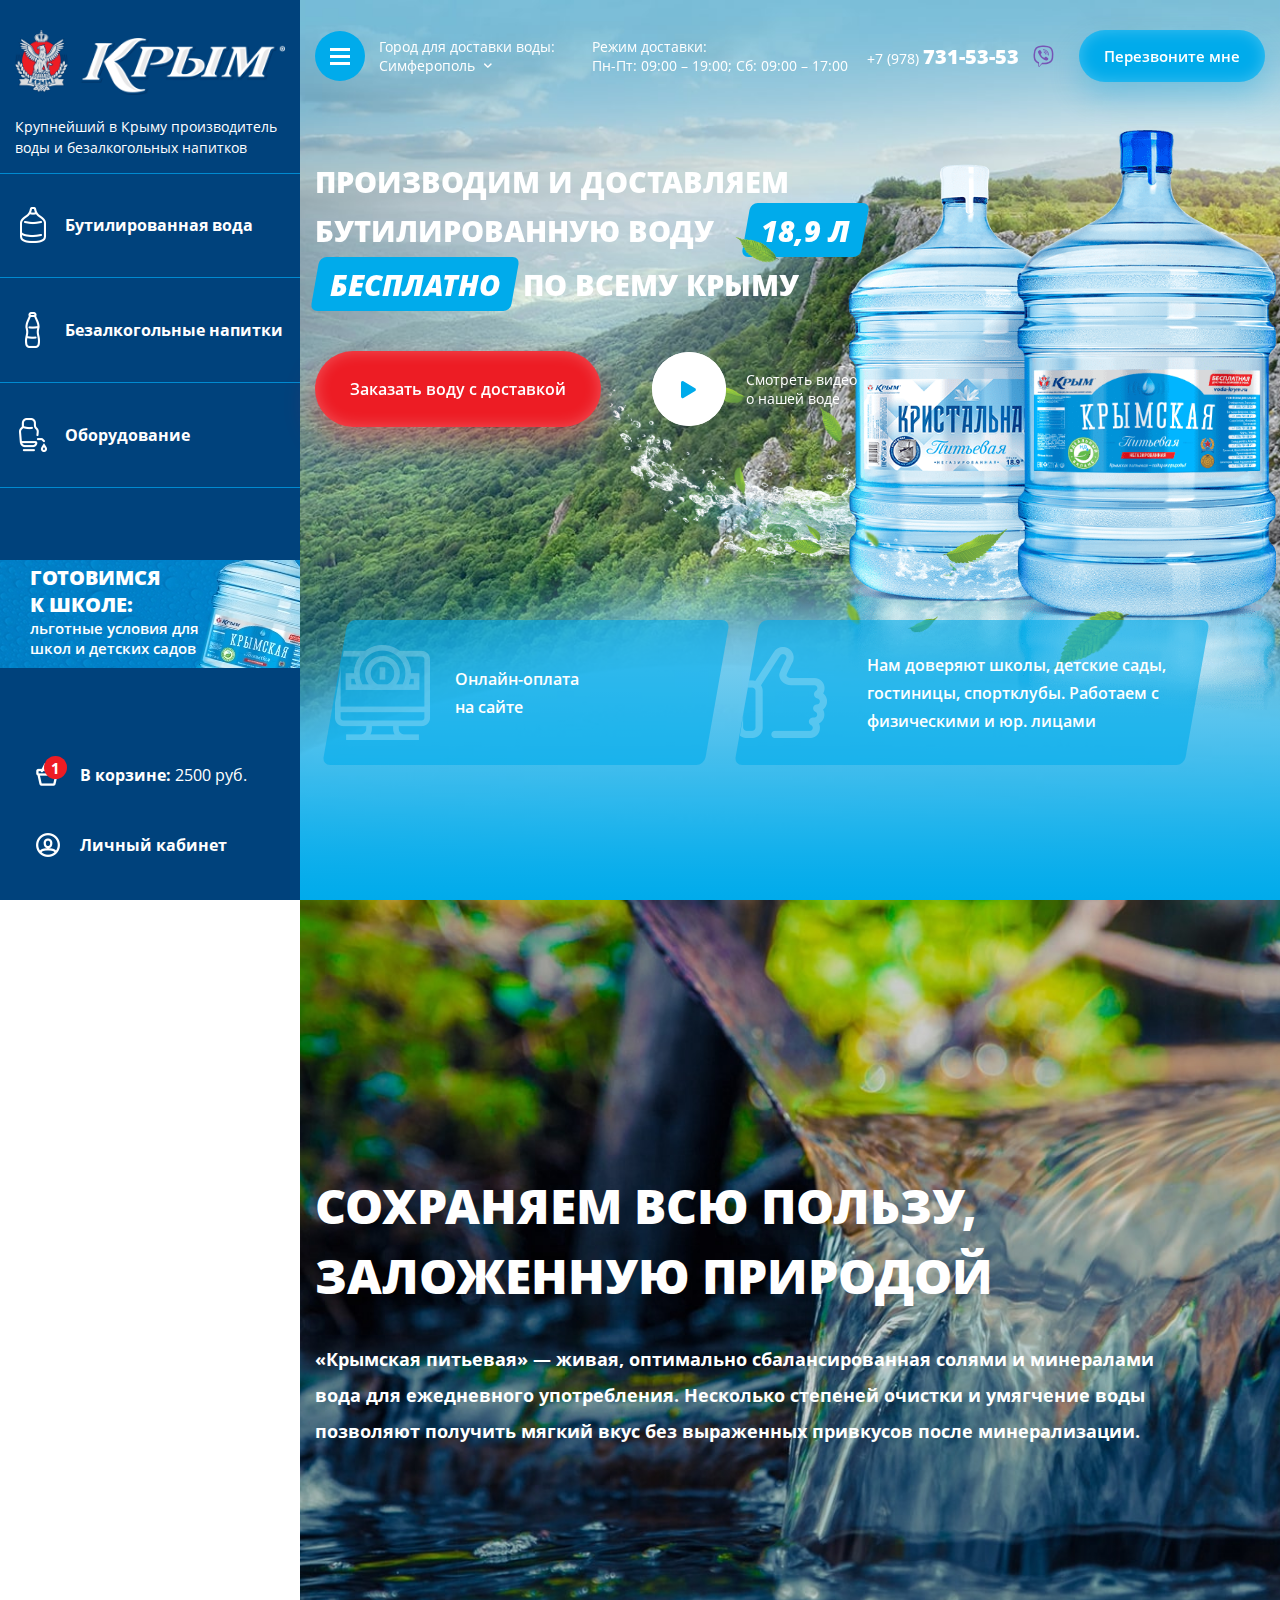
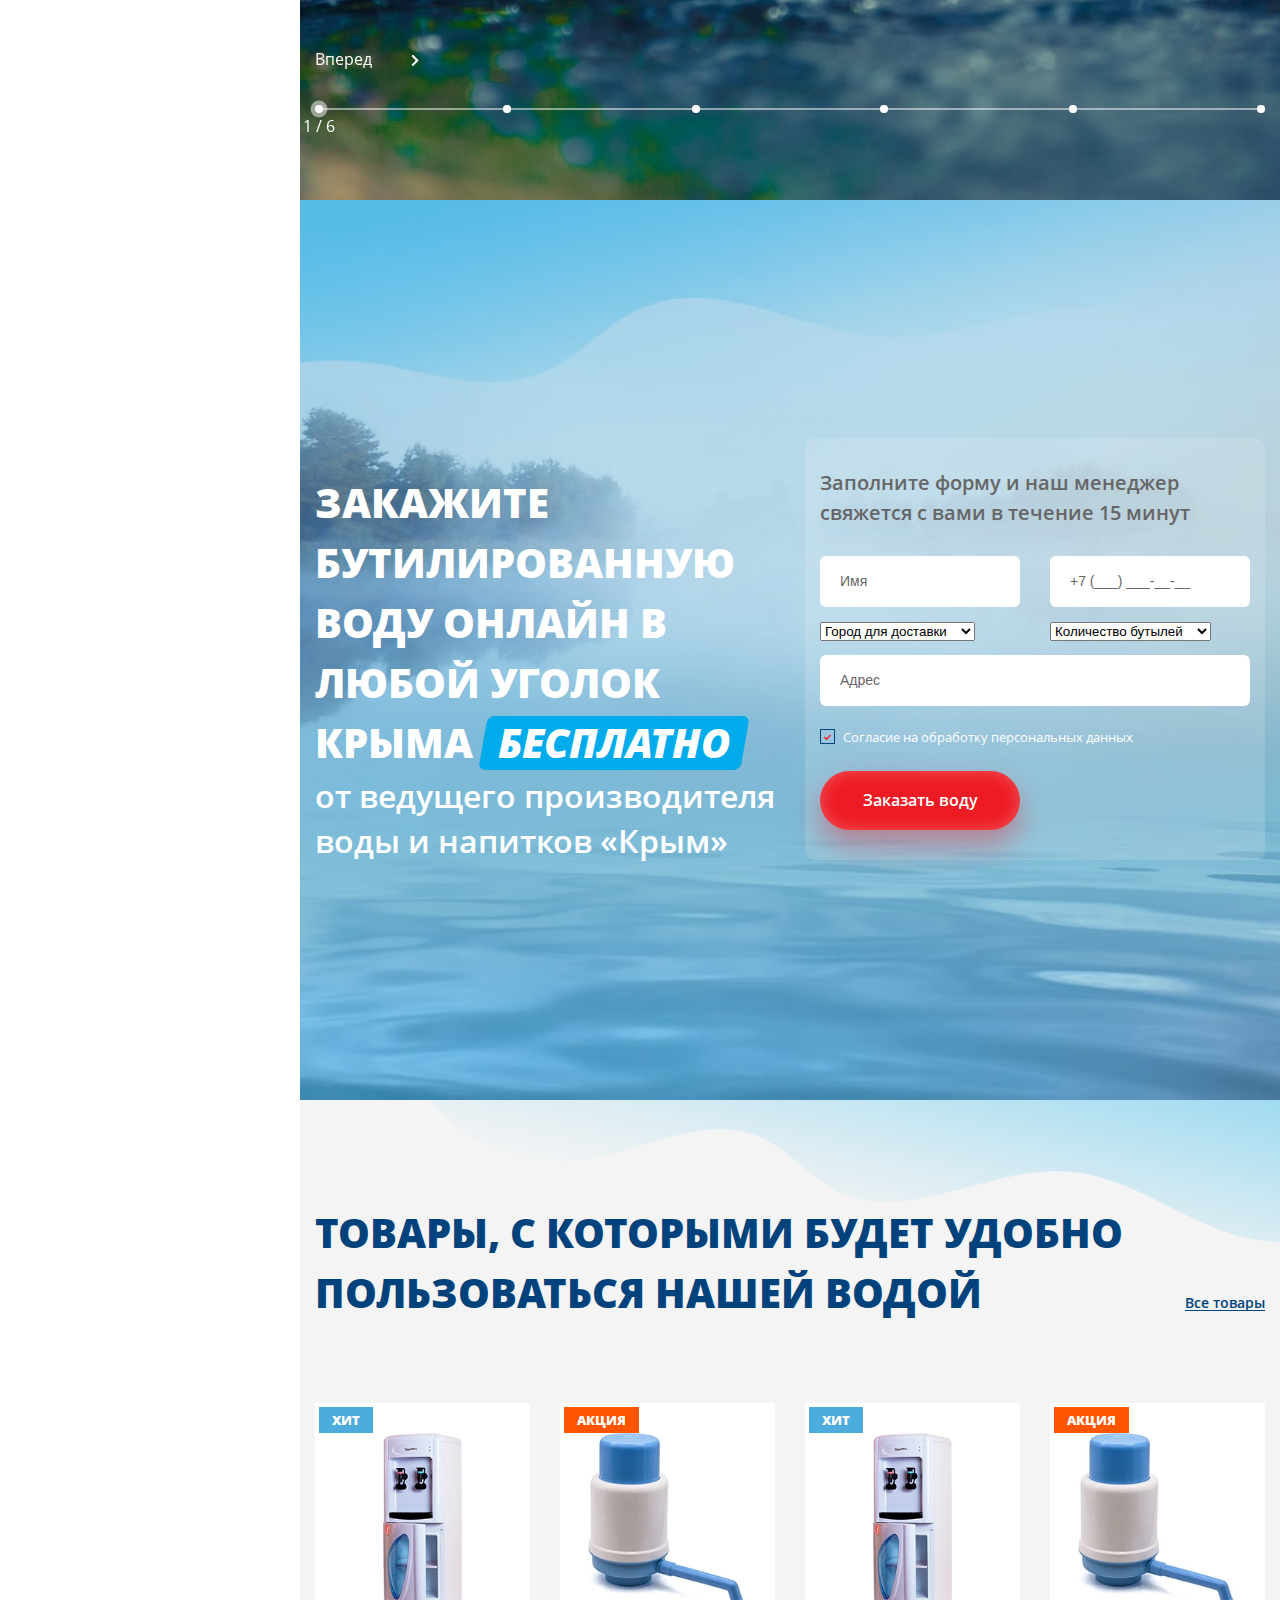
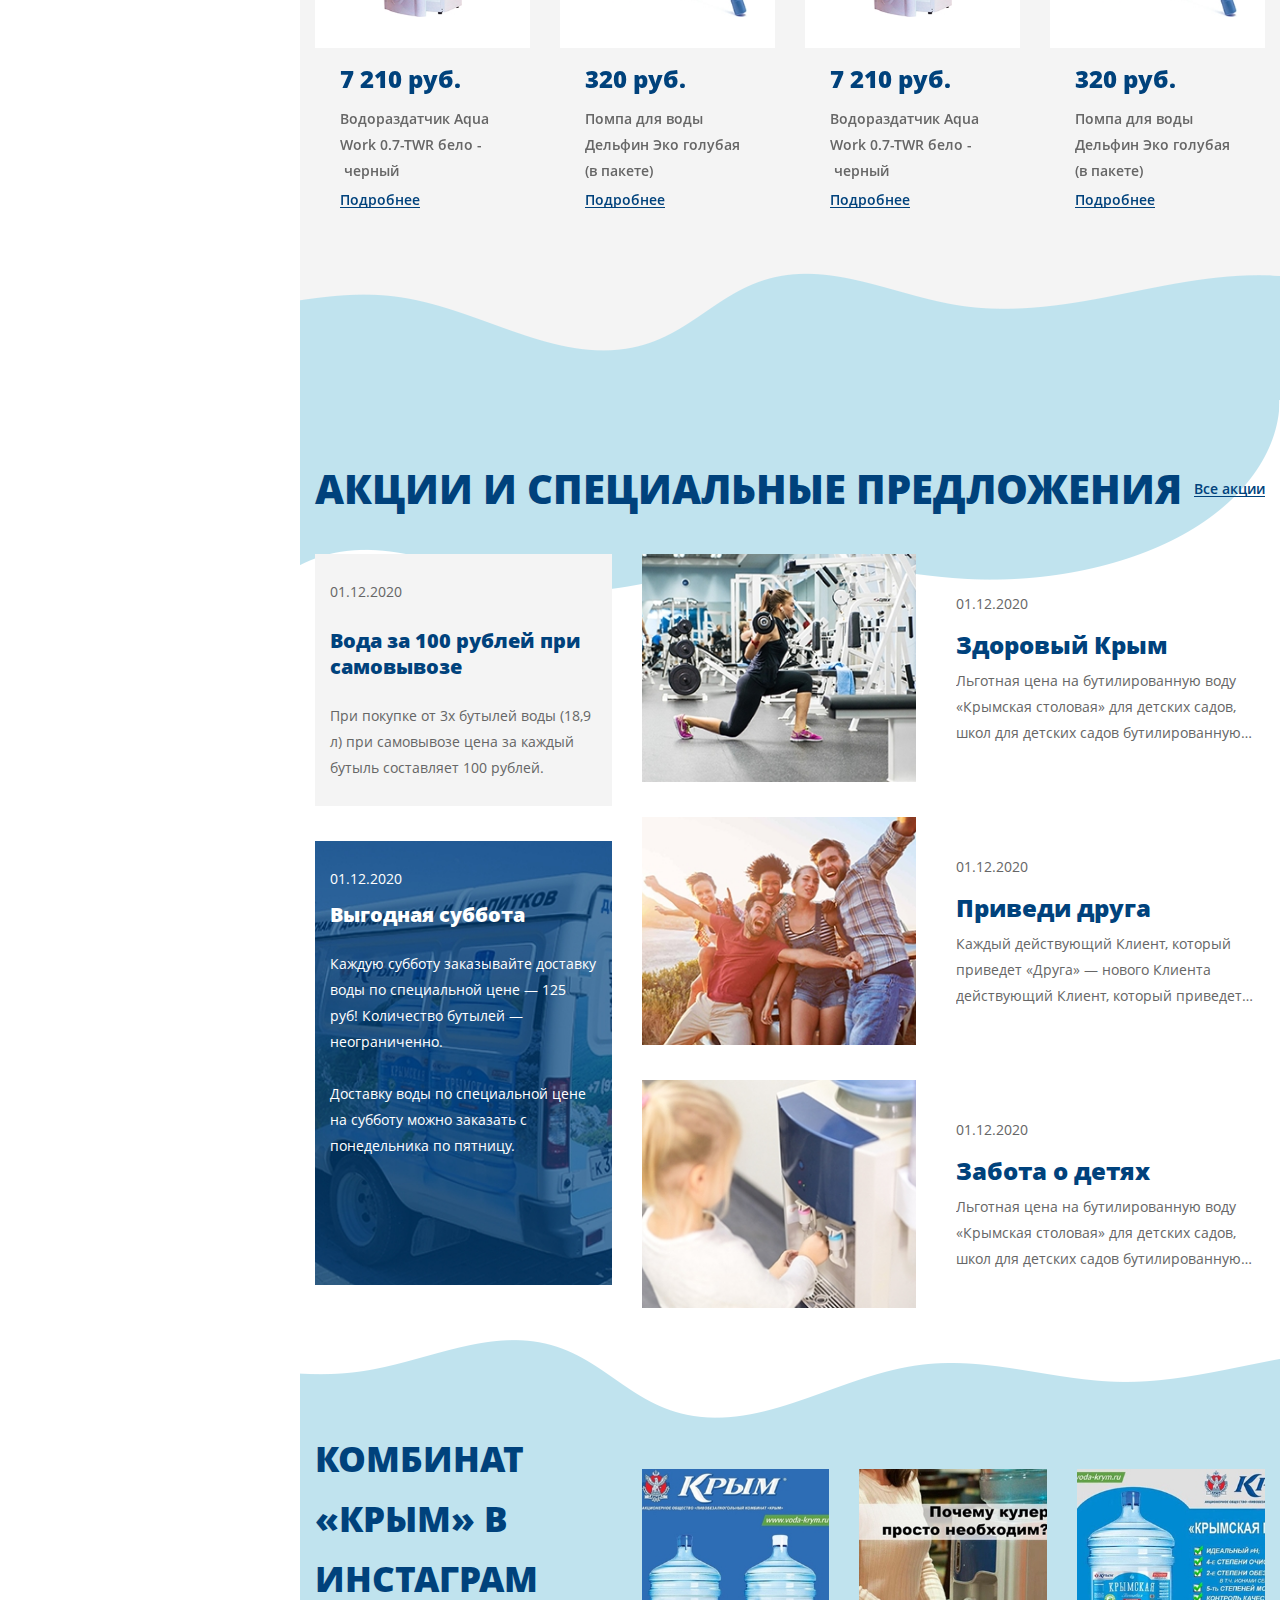
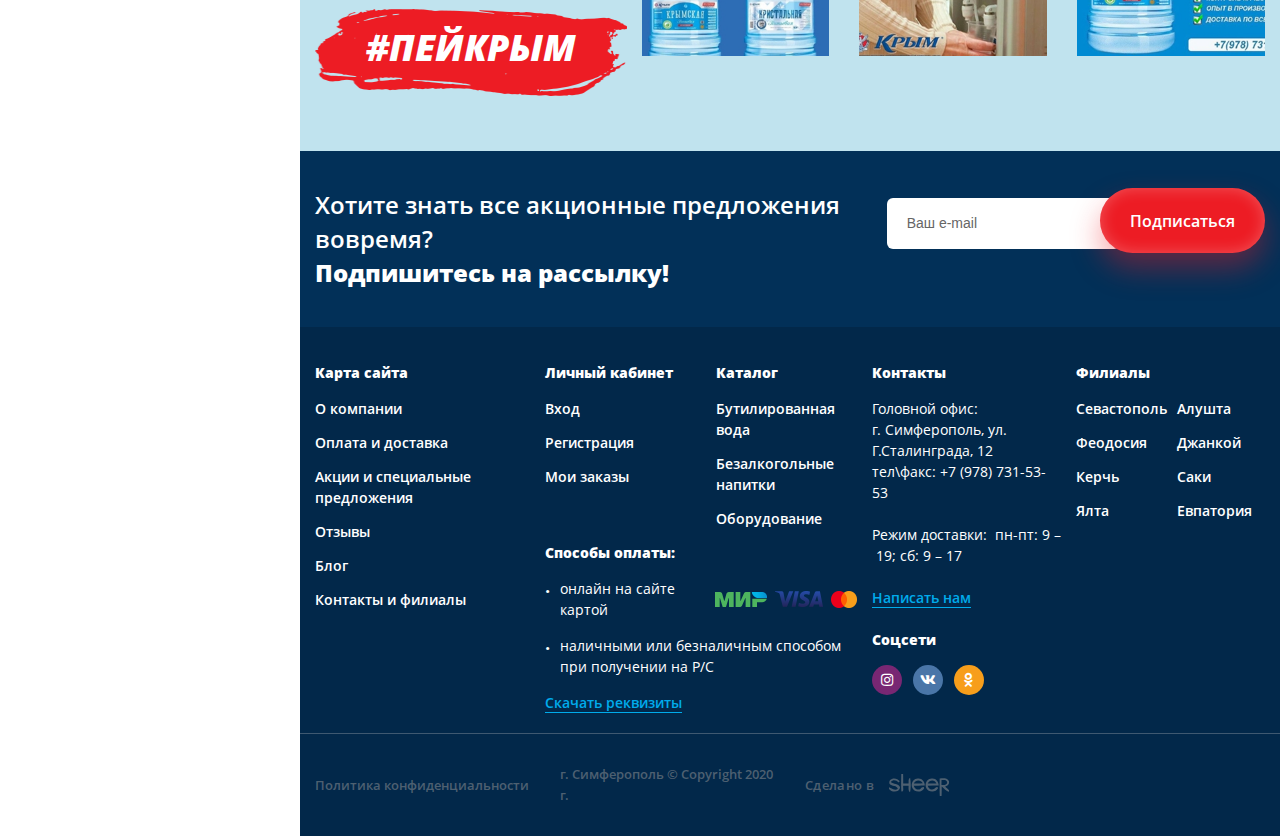
==== commit e7378dae: "Add files via upload" ====
--- a/index.html
+++ b/index.html
@@ -16,11 +16,12 @@
 	<link rel="stylesheet" href="libs/fontawesome-free-5.12.0-web/css/all.min.css" />
 	<link rel="stylesheet" href="libs/fancybox/jquery.fancybox.css" />
 	<link rel="stylesheet" href="libs/swiper/swiper.css" />
+	<link rel="stylesheet" href="libs/responsive-flip-countdown/style.css" />
 	<link rel="stylesheet" href="libs/slick-1.5.9/slick/slick.css" />
 	<link rel="stylesheet" href="libs/slick-1.5.9/slick/slick-theme.css" />
 	<link rel="stylesheet" href="css/fonts.css" />
-	<link rel="stylesheet" href="css/main.css?ver=1.7" />
-	<link rel="stylesheet" href="css/media.css?ver=1.7" />
+	<link rel="stylesheet" href="css/main.css?ver=1.9" />
+	<link rel="stylesheet" href="css/media.css?ver=1.9" />
 </head>
 <body>
 
@@ -35,19 +36,19 @@
 			</div>
 			<ul class="sidebar-list">
 				<li>
-					<a href="#">
+					<a href="#sect-order">
 						<span class="sidebar-list__icon"><img src="img/ic_menu1.png" alt="alt"></span>
 						<span>Бутилированная вода</span>
 					</a>
 				</li>
 				<li>
-					<a href="#">
+					<a href="#sect-advantages">
 						<span class="sidebar-list__icon"><img src="img/ic_menu2.png" alt="alt"></span>
 						<span>Безалкогольные напитки</span>
 					</a>
 				</li>
 				<li>
-					<a href="#">
+					<a href="#sect-products">
 						<span class="sidebar-list__icon"><img src="img/ic_menu3.png" alt="alt"></span>
 						<span>Оборудование</span>
 					</a>
@@ -126,7 +127,7 @@
 				</div>
 			</header>
 
-			<div class="billbord">
+			<div class="billbord" id="sect-billbord">
 				<div class="container">
 					<div class="row">
 						<div class="col-lg-7 billbord__left">
@@ -159,7 +160,7 @@
 				</div>
 			</div>
 
-			<div class="advantages">
+			<div class="advantages" id="sect-advantages">
 				<div class="swiper-container slider-advantages">
 					<div class="swiper-wrapper">
 						
@@ -221,7 +222,7 @@
 				
 			</div>
 
-			<div class="order">
+			<div class="order" id="sect-order">
 				<div class="container">
 					<div class="row">
 						<div class="col-lg-6">
@@ -287,7 +288,7 @@
 				</div>
 			</div>
 
-			<div class="products">
+			<div class="products"  id="sect-products">
 				<div class="container">
 					<div class="head-page">
 						<h2 class="title-page title-page_main">Товары, с которыми будет удобно пользоваться нашей водой</h2>
@@ -346,7 +347,7 @@
 				</div>
 			</div>
 
-			<div class="articles">
+			<div class="articles" id="sect-articles">
 				<div class="container">
 					<div class="head-page">
 						<h2 class="title-page title-page_main">Акции и специальные предложения</h2>
@@ -453,7 +454,7 @@
 				</div>
 			</div>
 
-			<div class="instagram">
+			<div class="instagram" id="sect-instagram">
 				<div class="container">
 					<div class="row align-items-center">
 						<div class="col-lg-4 col_pr">
@@ -642,10 +643,11 @@
 <script src="libs/scroll2id/PageScroll2id.min.js"></script>
 <script src="libs/parallax/parallax.min.js"></script>
 <script src="libs/parallax/jquery.easing.1.3.js"></script>
+<script src="libs/responsive-flip-countdown/jquery.flipper-responsive.js"></script>
 <script src="libs/parallax/jquery.parallax-scroll.js"></script>
 <script src="libs/jQueryFormStyler-master/jquery.formstyler.min.js"></script>
 <script src="libs/swiper/swiper.min.js"></script>
-<script src="js/common.js?ver=1.7"></script>
+<script src="js/common.js?ver=1.9"></script>
 <!-- Yandex.Metrika counter --><!-- /Yandex.Metrika counter -->
 <!-- Google Analytics counter --><!-- /Google Analytics counter -->
 </body>
--- a/css/main.css
+++ b/css/main.css
@@ -1549,4 +1549,61 @@
 }
 .slick-next {
 	right: 0;
+}
+
+.news {
+	padding-bottom: 40px;
+}
+.block-page {
+	padding: 20px;
+	color: #666;
+	line-height: 26px;
+	background-color: #f4f4f4;
+	font-weight: 600;
+}
+.date-news {
+	font-weight: 600;
+}
+.block-page__title {
+	padding-top: 20px;
+	padding-bottom: 23px;
+	font-size: 24px;
+	font-weight: 800;
+	color: #00427c;
+}
+.block-page__image img {
+	max-width: 100%;
+	height: auto;
+}
+.block-page__descr {
+font-weight: 400;
+}
+.content_inner {
+	padding-top: 130px;
+	background-image: url(../img/bg_inner.png);
+	background-repeat: no-repeat;
+	background-position: top right;
+}
+.block-countdown {
+	padding: 34px 30px;
+	padding-bottom: 25px;
+	background-color: #00abeb;
+}
+.flipper {
+	color: #00427c;
+	font-weight: 600;
+	font-size: 57px !important;
+}
+.flipper-digit:after {
+	display: none !important;
+}
+.flipper-delimiter {
+	opacity: 0;
+}
+.flipper-group label {
+	font-size: 14px;
+	padding-top: 10px;
+}
+.flipper-group.flipper-delimiter {
+	width: 30px;
 }--- a/css/media.css
+++ b/css/media.css
@@ -202,6 +202,9 @@
 .slider-advantages__item {
 	width: 100%;
 }
+.products {
+	min-height: auto;
+}
 }
 
 /* Medium Devices, Desktops */
@@ -862,6 +865,12 @@
 	.logo-header {
 		display: none !important;
 	}
+	.footer__title i {
+	display: none !important;
+	}
+	.footer__title {
+		pointer-events: none;
+	}
 }
 
 /* Medium Devices, Desktops */
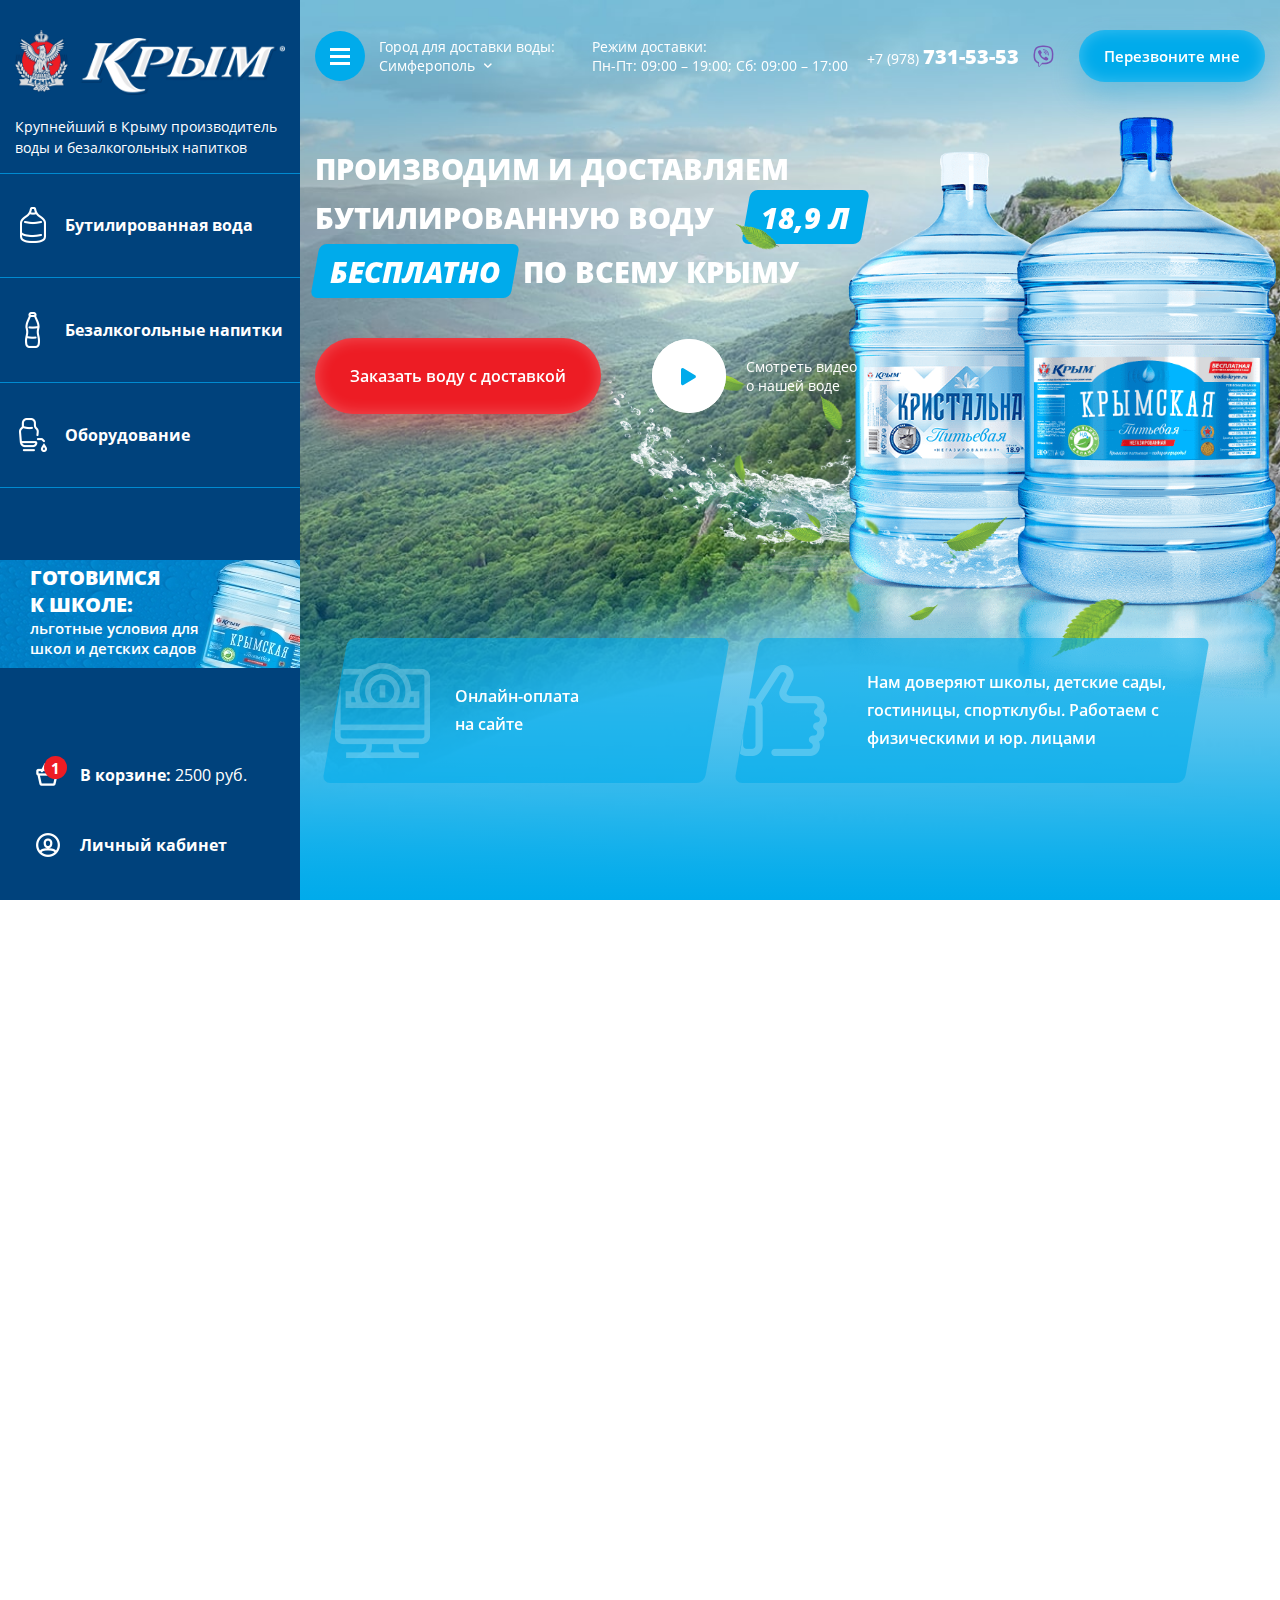
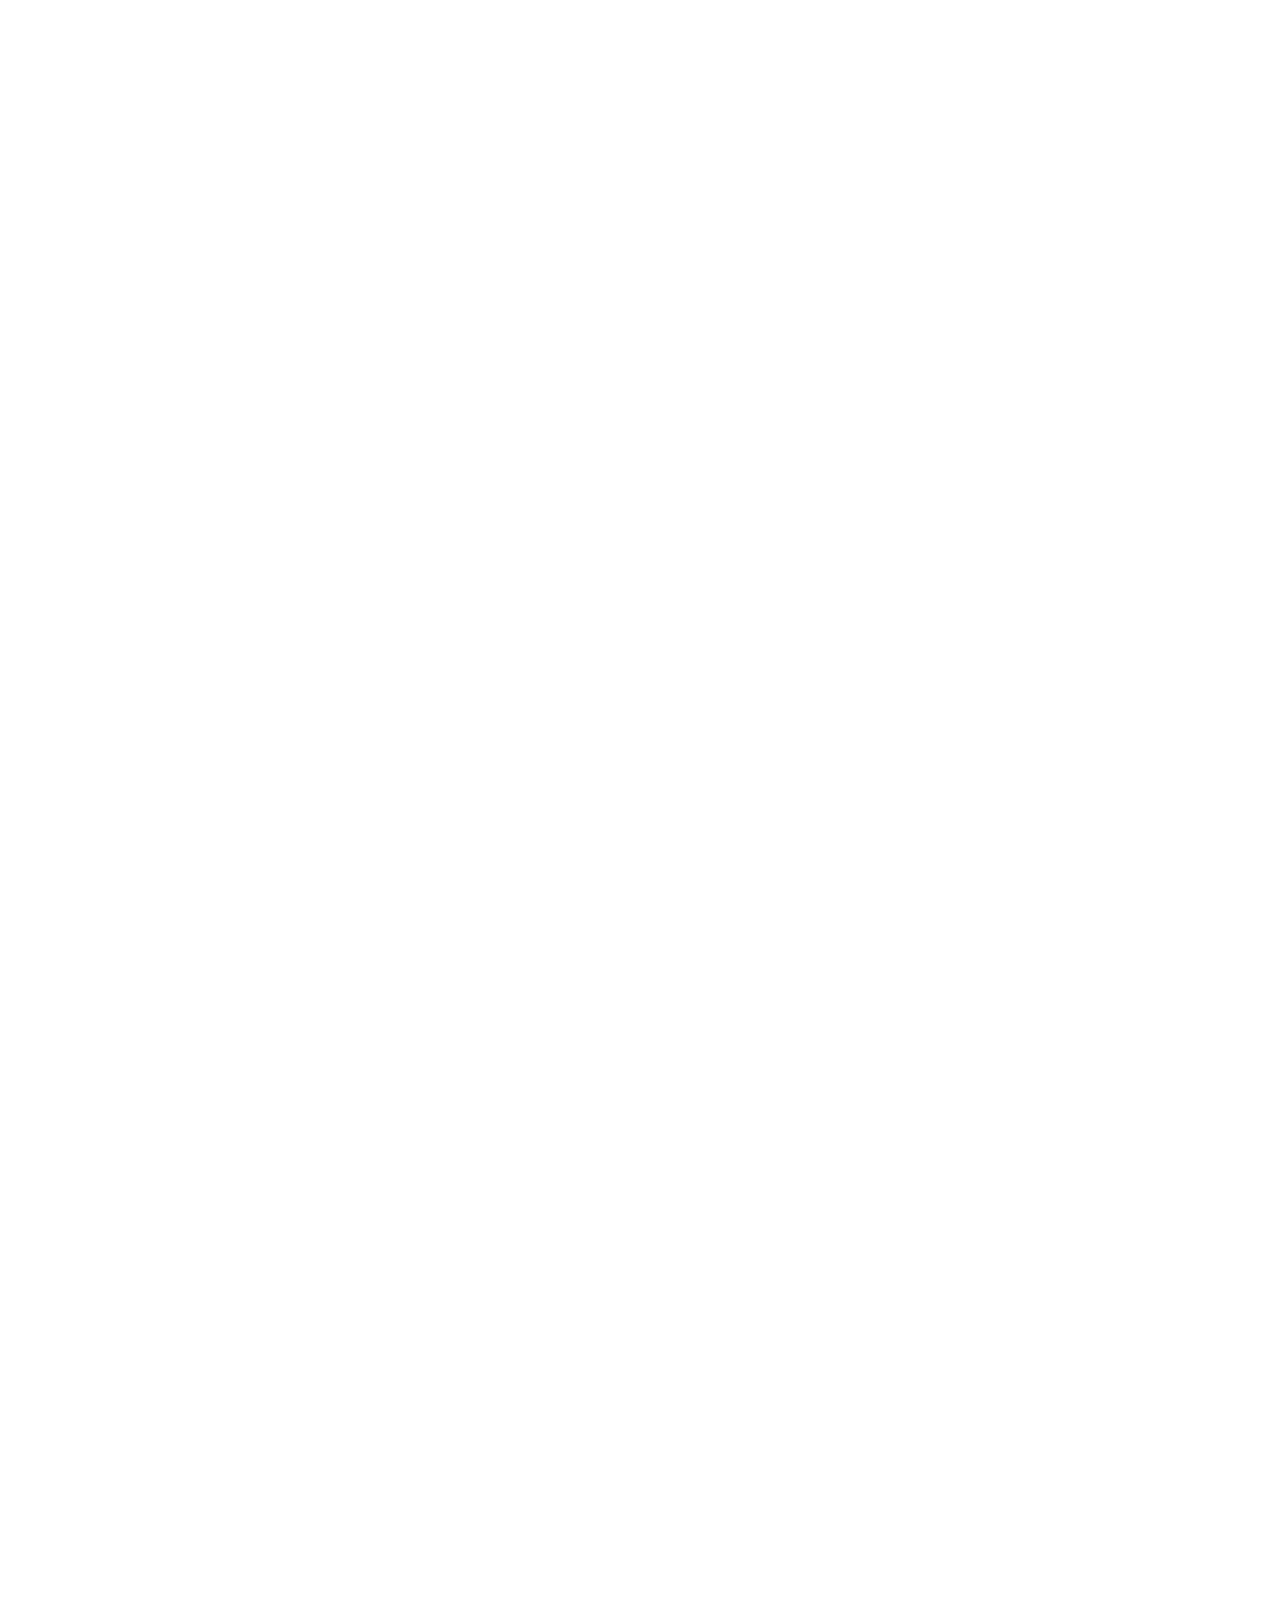
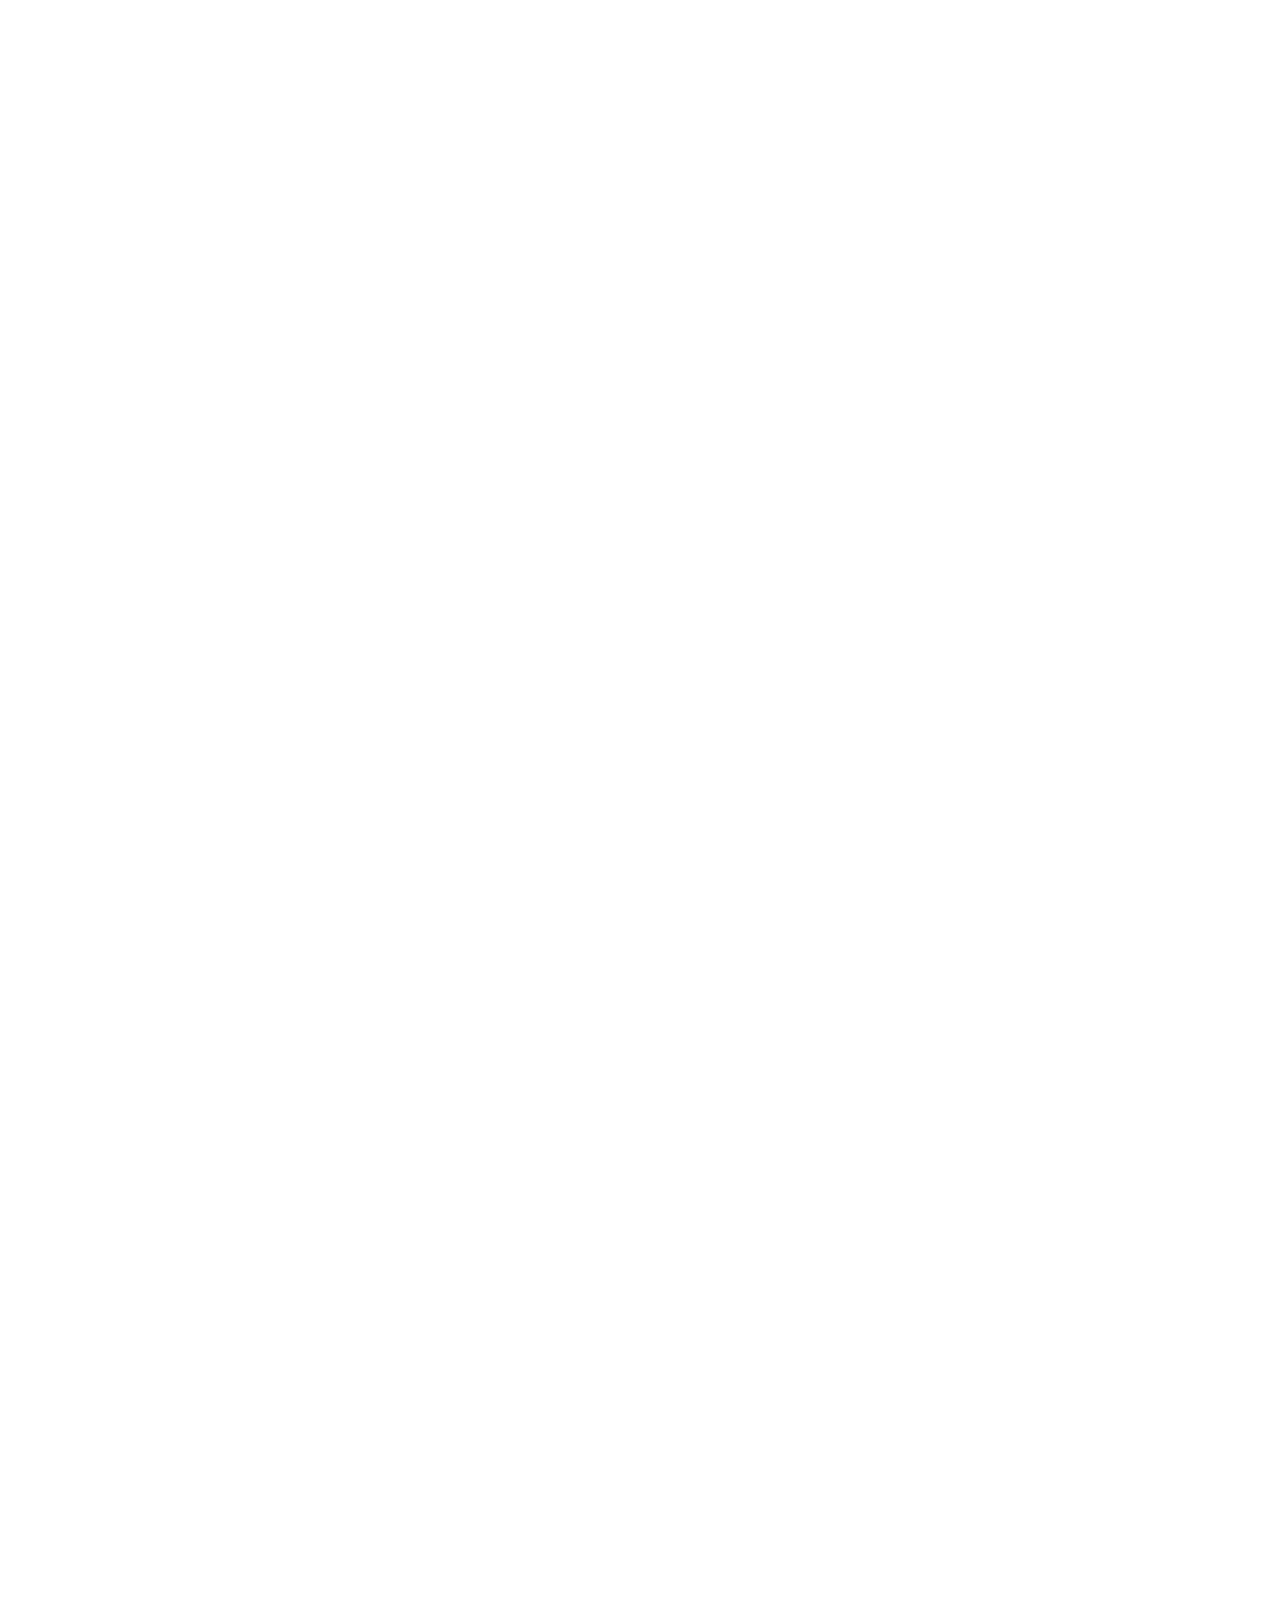
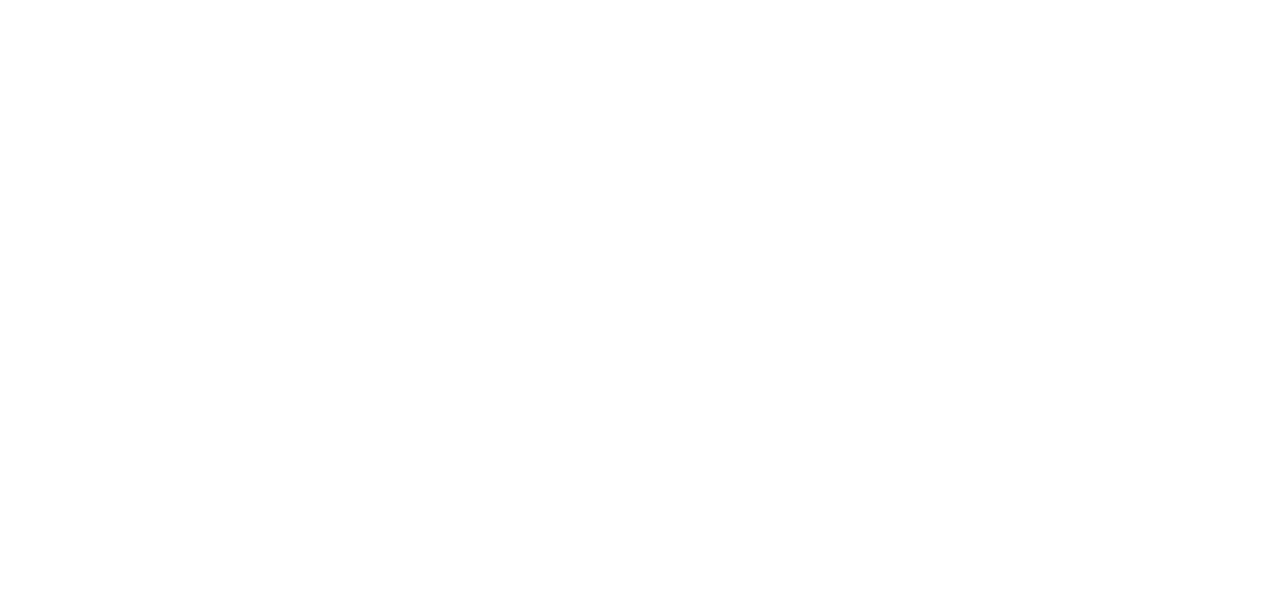
==== commit df14fd23: "Add files via upload" ====
--- a/index.html
+++ b/index.html
@@ -15,13 +15,14 @@
 	<link rel="stylesheet" href="libs/bootstrap/bootstrap-grid.css" />
 	<link rel="stylesheet" href="libs/fontawesome-free-5.12.0-web/css/all.min.css" />
 	<link rel="stylesheet" href="libs/fancybox/jquery.fancybox.css" />
+	<link rel="stylesheet" href="libs/fullPage.js-master/jquery.fullPage.css" />
 	<link rel="stylesheet" href="libs/swiper/swiper.css" />
 	<link rel="stylesheet" href="libs/responsive-flip-countdown/style.css" />
 	<link rel="stylesheet" href="libs/slick-1.5.9/slick/slick.css" />
 	<link rel="stylesheet" href="libs/slick-1.5.9/slick/slick-theme.css" />
 	<link rel="stylesheet" href="css/fonts.css" />
-	<link rel="stylesheet" href="css/main.css?ver=1.9" />
-	<link rel="stylesheet" href="css/media.css?ver=1.9" />
+	<link rel="stylesheet" href="css/main.css?ver=1.11" />
+	<link rel="stylesheet" href="css/media.css?ver=1.11" />
 </head>
 <body>
 
@@ -36,19 +37,19 @@
 			</div>
 			<ul class="sidebar-list">
 				<li>
-					<a href="#sect-order">
+					<a href="#">
 						<span class="sidebar-list__icon"><img src="img/ic_menu1.png" alt="alt"></span>
 						<span>Бутилированная вода</span>
 					</a>
 				</li>
 				<li>
-					<a href="#sect-advantages">
+					<a href="#">
 						<span class="sidebar-list__icon"><img src="img/ic_menu2.png" alt="alt"></span>
 						<span>Безалкогольные напитки</span>
 					</a>
 				</li>
 				<li>
-					<a href="#sect-products">
+					<a href="#">
 						<span class="sidebar-list__icon"><img src="img/ic_menu3.png" alt="alt"></span>
 						<span>Оборудование</span>
 					</a>
@@ -86,544 +87,550 @@
 
 		<div class="content">
 
-			<header class="header">
-				<div class="container">
-					<div class="header__top">
-						<span class="btn-nav">
-							<span class='sandwich'>
-								<span class='sw-topper'></span>
-								<span class='sw-bottom'></span>
-								<span class='sw-footer'></span>
+			<div id="fullpage">
+
+				<header class="header">
+					<div class="container">
+						<div class="header__top">
+							<span class="btn-nav">
+								<span class='sandwich'>
+									<span class='sw-topper'></span>
+									<span class='sw-bottom'></span>
+									<span class='sw-footer'></span>
+								</span>
 							</span>
-						</span>
-						<div class="btn-nav_fake"></div>
-						<div class="location-wrap">
-							<p>Город для доставки воды:</p>
-							<div class="location-block">
-								<div class="location-block__value">Симферополь <i class="fas fa-chevron-down"></i></div>
-								<ul class="location-list">
-									<li><a href="#">Москва</a></li>
-									<li><a href="#">Казань</a></li>
-									<li><a href="#">Ростов</a></li>
-								</ul>
-							</div>
-						</div>
-						<a href="#" class="logo-header">
-							<img src="img/logo.png" alt="alt">
-							<span>Крупнейший в Крыму производитель воды и безалкогольных напитков</span>
-						</a>
-						<div class="item-header">
-							<p>Режим доставки:</p>
-							<p>Пн-Пт: 09:00 – 19:00; Сб: 09:00 – 17:00</p>
-						</div>
-						<div class="right-header">
-							<div class="contacts-header">
-								<a href="tel:+79787315353" class="phone-main"><i class="fas fa-phone-alt"></i>+7 (978) <strong>731-53-53</strong></a>
-								<a href="#" class="btn-viber"><i class="fab fa-viber"></i></a>
-							</div>
-							<a href="#" class="btn-page">Перезвоните мне</a>
+							<div class="btn-nav_fake"></div>
+							<div class="location-wrap">
+								<p>Город для доставки воды:</p>
+								<div class="location-block">
+									<div class="location-block__value">Симферополь <i class="fas fa-chevron-down"></i></div>
+									<ul class="location-list">
+										<li><a href="#">Москва</a></li>
+										<li><a href="#">Казань</a></li>
+										<li><a href="#">Ростов</a></li>
+									</ul>
+								</div>
+							</div>
+							<a href="#" class="logo-header">
+								<img src="img/logo.png" alt="alt">
+								<span>Крупнейший в Крыму производитель воды и безалкогольных напитков</span>
+							</a>
+							<div class="item-header">
+								<p>Режим доставки:</p>
+								<p>Пн-Пт: 09:00 – 19:00; Сб: 09:00 – 17:00</p>
+							</div>
+							<div class="right-header">
+								<div class="contacts-header">
+									<a href="tel:+79787315353" class="phone-main"><i class="fas fa-phone-alt"></i>+7 (978) <strong>731-53-53</strong></a>
+									<a href="#" class="btn-viber"><i class="fab fa-viber"></i></a>
+								</div>
+								<a href="#" class="btn-page">Перезвоните мне</a>
+							</div>
+						</div>
+					</div>
+				</header>
+
+				<div class="billbord section" id="sect-billbord">
+					<div class="container">
+						<div class="row">
+							<div class="col-lg-7 billbord__left">
+								<h1 class="title-page">Производим и доставляем бутилированную воду <div class="value-title">18,9 л </div> <span>бесплатно</span> по всему Крыму</h1>
+								<div class="billbord__btns">
+									<a href="#" class="btn-main">Заказать воду с доставкой</a>
+									<a href="https://www.youtube.com/embed/E8d_JvMpoY4" class="btn-video fancybox fancybox.iframe">
+										<span class="icon-video"><i class="fas fa-play"></i></span>
+										<span>Смотреть видео <br>о нашей воде</span>
+									</a>
+								</div>
+							</div>
+							<div class="col-lg-5">
+								<div class="billbord__image" >
+									<img src="img/bottles2_3.png" alt="alt">
+								</div>
+								<div class="image-leaves" data-parallax='{"y": -80}'>
+									<img src="img/leaves.png" alt="alt">
+								</div>
+							</div>
+						</div>
+						<div class="billbord__items">
+							<div class="item-billbord item-billbord_1">
+								<p>Онлайн-оплата <br>на сайте</p>
+							</div>
+							<div class="item-billbord item-billbord_2">
+								<p>Нам доверяют школы, детские сады, гостиницы, спортклубы. Работаем с физическими и юр. лицами</p>
+							</div>
 						</div>
 					</div>
 				</div>
-			</header>
-
-			<div class="billbord" id="sect-billbord">
-				<div class="container">
-					<div class="row">
-						<div class="col-lg-7 billbord__left">
-							<h1 class="title-page">Производим и доставляем бутилированную воду <div class="value-title">18,9 л </div> <span>бесплатно</span> по всему Крыму</h1>
-							<div class="billbord__btns">
-								<a href="#" class="btn-main">Заказать воду с доставкой</a>
-								<a href="https://www.youtube.com/embed/E8d_JvMpoY4" class="btn-video fancybox fancybox.iframe">
-									<span class="icon-video"><i class="fas fa-play"></i></span>
-									<span>Смотреть видео <br>о нашей воде</span>
-								</a>
-							</div>
-						</div>
-						<div class="col-lg-5">
-							<div class="billbord__image" >
-								<img src="img/bottles2_3.png" alt="alt">
-							</div>
-							<div class="image-leaves" data-parallax='{"y": -80}'>
-								<img src="img/leaves.png" alt="alt">
-							</div>
-						</div>
-					</div>
-					<div class="billbord__items">
-						<div class="item-billbord item-billbord_1">
-							<p>Онлайн-оплата <br>на сайте</p>
-						</div>
-						<div class="item-billbord item-billbord_2">
-							<p>Нам доверяют школы, детские сады, гостиницы, спортклубы. Работаем с физическими и юр. лицами</p>
-						</div>
-					</div>
+
+				<div class="advantages section" id="sect-advantages">
+					<div class="swiper-container slider-advantages">
+						<div class="swiper-wrapper">
+
+							<div class="swiper-slide">
+								<div class="slider-advantages__item" style="background-image: url(img/slide1.jpg);">
+									<div class="container">
+										<h2 class="title-page title-page_big">Сохраняем всю пользу, заложенную природой</h2>
+										<div class="descr-page">«Крымская питьевая» — живая, оптимально сбалансированная солями и минералами вода для ежедневного употребления. Несколько степеней очистки и умягчение воды позволяют получить мягкий вкус без выраженных привкусов после минерализации.</div>
+									</div>
+								</div>
+							</div>
+							<div class="swiper-slide">
+								<div class="slider-advantages__item" style="background-image: url(img/slide2_2.jpg);">
+									<div class="container">
+										<h2 class="title-page title-page_big">Проверяем воду <br>в собственной лаборатории</h2>
+										<div class="descr-page">Наш завод - единственный в Крыму, который обладает лабораторией проверки качества выпускаемой продукции с помощью современного оборудования</div>
+									</div>
+								</div>
+							</div>
+							<div class="swiper-slide">
+								<div class="slider-advantages__item" style="background-image: url(img/slide1.jpg);">
+									<div class="container">
+										<h2 class="title-page title-page_big">Сохраняем всю пользу, заложенную природой</h2>
+										<div class="descr-page">«Крымская питьевая» — живая, оптимально сбалансированная солями и минералами вода для ежедневного употребления. Несколько степеней очистки и умягчение воды позволяют получить мягкий вкус без выраженных привкусов после минерализации.</div>
+									</div>
+								</div>
+							</div>
+							<div class="swiper-slide">
+								<div class="slider-advantages__item" style="background-image: url(img/slide1.jpg);">
+									<div class="container">
+										<h2 class="title-page title-page_big">Сохраняем всю пользу, заложенную природой</h2>
+										<div class="descr-page">«Крымская питьевая» — живая, оптимально сбалансированная солями и минералами вода для ежедневного употребления. Несколько степеней очистки и умягчение воды позволяют получить мягкий вкус без выраженных привкусов после минерализации.</div>
+									</div>
+								</div>
+							</div>
+							<div class="swiper-slide">
+								<div class="slider-advantages__item" style="background-image: url(img/slide1.jpg);">
+									<div class="container">
+										<h2 class="title-page title-page_big">Сохраняем всю пользу, заложенную природой</h2>
+										<div class="descr-page">«Крымская питьевая» — живая, оптимально сбалансированная солями и минералами вода для ежедневного употребления. Несколько степеней очистки и умягчение воды позволяют получить мягкий вкус без выраженных привкусов после минерализации.</div>
+									</div>
+								</div>
+							</div>
+							<div class="swiper-slide">
+								<div class="slider-advantages__item" style="background-image: url(img/slide1.jpg);">
+									<div class="container">
+										<h2 class="title-page title-page_big">Сохраняем всю пользу, заложенную природой</h2>
+										<div class="descr-page">«Крымская питьевая» — живая, оптимально сбалансированная солями и минералами вода для ежедневного употребления. Несколько степеней очистки и умягчение воды позволяют получить мягкий вкус без выраженных привкусов после минерализации.</div>
+									</div>
+								</div>
+							</div>
+						</div>
+						<!-- Add Pagination -->
+						<div class="container">
+							<div class="swiper-button-next">Вперед <i class="fas fa-chevron-right"></i></div>
+							<div class="swiper-pagination"></div>
+						</div>
+					</div>
+
 				</div>
-			</div>
-
-			<div class="advantages" id="sect-advantages">
-				<div class="swiper-container slider-advantages">
-					<div class="swiper-wrapper">
-						
-						<div class="swiper-slide">
-							<div class="slider-advantages__item" style="background-image: url(img/slide1.jpg);">
-								<div class="container">
-									<h2 class="title-page title-page_big">Сохраняем всю пользу, заложенную природой</h2>
-									<div class="descr-page">«Крымская питьевая» — живая, оптимально сбалансированная солями и минералами вода для ежедневного употребления. Несколько степеней очистки и умягчение воды позволяют получить мягкий вкус без выраженных привкусов после минерализации.</div>
-								</div>
-							</div>
-						</div>
-						<div class="swiper-slide">
-							<div class="slider-advantages__item" style="background-image: url(img/slide2_2.jpg);">
-								<div class="container">
-									<h2 class="title-page title-page_big">Проверяем воду <br>в собственной лаборатории</h2>
-									<div class="descr-page">Наш завод - единственный в Крыму, который обладает лабораторией проверки качества выпускаемой продукции с помощью современного оборудования</div>
-								</div>
-							</div>
-						</div>
-						<div class="swiper-slide">
-							<div class="slider-advantages__item" style="background-image: url(img/slide1.jpg);">
-								<div class="container">
-									<h2 class="title-page title-page_big">Сохраняем всю пользу, заложенную природой</h2>
-									<div class="descr-page">«Крымская питьевая» — живая, оптимально сбалансированная солями и минералами вода для ежедневного употребления. Несколько степеней очистки и умягчение воды позволяют получить мягкий вкус без выраженных привкусов после минерализации.</div>
-								</div>
-							</div>
-						</div>
-						<div class="swiper-slide">
-							<div class="slider-advantages__item" style="background-image: url(img/slide1.jpg);">
-								<div class="container">
-									<h2 class="title-page title-page_big">Сохраняем всю пользу, заложенную природой</h2>
-									<div class="descr-page">«Крымская питьевая» — живая, оптимально сбалансированная солями и минералами вода для ежедневного употребления. Несколько степеней очистки и умягчение воды позволяют получить мягкий вкус без выраженных привкусов после минерализации.</div>
-								</div>
-							</div>
-						</div>
-						<div class="swiper-slide">
-							<div class="slider-advantages__item" style="background-image: url(img/slide1.jpg);">
-								<div class="container">
-									<h2 class="title-page title-page_big">Сохраняем всю пользу, заложенную природой</h2>
-									<div class="descr-page">«Крымская питьевая» — живая, оптимально сбалансированная солями и минералами вода для ежедневного употребления. Несколько степеней очистки и умягчение воды позволяют получить мягкий вкус без выраженных привкусов после минерализации.</div>
-								</div>
-							</div>
-						</div>
-						<div class="swiper-slide">
-							<div class="slider-advantages__item" style="background-image: url(img/slide1.jpg);">
-								<div class="container">
-									<h2 class="title-page title-page_big">Сохраняем всю пользу, заложенную природой</h2>
-									<div class="descr-page">«Крымская питьевая» — живая, оптимально сбалансированная солями и минералами вода для ежедневного употребления. Несколько степеней очистки и умягчение воды позволяют получить мягкий вкус без выраженных привкусов после минерализации.</div>
-								</div>
-							</div>
-						</div>
-					</div>
-					<!-- Add Pagination -->
+
+				<div class="order section" id="sect-order">
 					<div class="container">
-						<div class="swiper-button-next">Вперед <i class="fas fa-chevron-right"></i></div>
-						<div class="swiper-pagination"></div>
+						<div class="row">
+							<div class="col-lg-6">
+								<h2 class="title-page">Закажите <br>бутилированную воду онлайн в любой уголок Крыма <span>бесплатно</span></h2>
+								<div class="descr-title">от ведущего производителя воды и напитков  «Крым»</div>
+							</div>
+							<div class="col-lg-6">
+								<div class="block-form">
+									<div class="block-form__title">Заполните форму и наш менеджер свяжется с вами в течение 15 минут</div>
+									<form>
+										<div class="row">
+											<div class="col-md-6">
+												<div class="item-form">
+													<input type="text" placeholder="Имя" required="required">
+												</div>
+											</div>
+											<div class="col-md-6">
+												<div class="item-form">
+													<input type="text" class="input-phone" placeholder="+7 (___) ___-__-__" required="required">
+												</div>
+											</div>
+											<div class="col-md-6">
+												<div class="item-form">
+													<select>
+														<option value="1">Город для доставки</option>
+														<option value="1">Город для доставки 2</option>
+														<option value="1">Город для доставки 3</option>
+														<option value="1">Город для доставки 4</option>
+													</select>
+												</div>
+											</div>
+											<div class="col-md-6">
+												<div class="item-form">
+													<select>
+														<option value="1">Количество бутылей</option>
+														<option value="1">Количество бутылей 2</option>
+														<option value="1">Количество бутылей 3</option>
+														<option value="1">Количество бутылей 4</option>
+													</select>
+												</div>
+											</div>
+											<div class="col-md-12">
+												<div class="item-form">
+													<input type="text" placeholder="Адрес " required="required">
+												</div>
+											</div>
+										</div>
+										<div class="checkbox">
+											<label>
+												<input type="checkbox" required="required" checked="checked" />
+												<span>Согласие на обработку персональных данных</span>
+											</label>
+										</div>
+										<div class="row">
+											<div class="col-md-6">
+												<button class="btn-main" type="submit">Заказать воду</button>
+											</div>
+										</div>
+									</form>
+								</div>
+							</div>
+						</div>
 					</div>
 				</div>
-				
-			</div>
-
-			<div class="order" id="sect-order">
-				<div class="container">
-					<div class="row">
-						<div class="col-lg-6">
-							<h2 class="title-page">Закажите <br>бутилированную воду онлайн в любой уголок Крыма <span>бесплатно</span></h2>
-							<div class="descr-title">от ведущего производителя воды и напитков  «Крым»</div>
-						</div>
-						<div class="col-lg-6">
-							<div class="block-form">
-								<div class="block-form__title">Заполните форму и наш менеджер свяжется с вами в течение 15 минут</div>
-								<form>
+
+				<div class="products section" id="sect-products">
+					<div class="container">
+						<div class="head-page">
+							<h2 class="title-page title-page_main">Товары, с которыми будет удобно пользоваться нашей водой</h2>
+							<a href="#" class="link-simple">Все товары</a>
+						</div>
+						<ul class="slider-products">
+							<li>
+								<div class="item-product">
+									<div class="item-product__image">
+										<img src="img/product1.jpg" alt="alt">
+										<a href="#" class="btn-page">Добавить в корзину</a>
+										<div class="item-product__status">ХИТ</div>
+									</div>
+									<div class="item-product__price">7 210 руб.</div>
+									<p>Водораздатчик Aqua Work 0.7-TWR бело&nbsp;-&nbsp;черный</p>
+									<a href="#" class="link-simple">Подробнее</a>
+								</div>
+							</li>
+							<li>
+								<div class="item-product">
+									<div class="item-product__image">
+										<img src="img/product2.jpg" alt="alt">
+										<a href="#" class="btn-page">Добавить в корзину</a>
+										<div class="item-product__status item-product__status_action">акция</div>
+									</div>
+									<div class="item-product__price">320 руб.</div>
+									<p>Помпа для воды Дельфин Эко голубая (в пакете)</p>
+									<a href="#" class="link-simple">Подробнее</a>
+								</div>
+							</li>
+							<li>
+								<div class="item-product">
+									<div class="item-product__image">
+										<img src="img/product1.jpg" alt="alt">
+										<a href="#" class="btn-page">Добавить в корзину</a>
+										<div class="item-product__status">ХИТ</div>
+									</div>
+									<div class="item-product__price">7 210 руб.</div>
+									<p>Водораздатчик Aqua Work 0.7-TWR бело&nbsp;-&nbsp;черный</p>
+									<a href="#" class="link-simple">Подробнее</a>
+								</div>
+							</li>
+							<li>
+								<div class="item-product">
+									<div class="item-product__image">
+										<img src="img/product2.jpg" alt="alt">
+										<a href="#" class="btn-page">Добавить в корзину</a>
+										<div class="item-product__status item-product__status_action">акция</div>
+									</div>
+									<div class="item-product__price">320 руб.</div>
+									<p>Помпа для воды Дельфин Эко голубая (в пакете)</p>
+									<a href="#" class="link-simple">Подробнее</a>
+								</div>
+							</li>
+						</ul>
+					</div>
+				</div>
+
+				<div class="articles section" id="sect-articles">
+					<div class="container">
+						<div class="head-page">
+							<h2 class="title-page title-page_main">Акции и специальные предложения</h2>
+							<a href="#" class="link-simple">Все акции</a>
+						</div>
+						<ul class="slider-articles-mobile">
+							<li>
+								<a href="#" class="item-offer">
+									<span class="item-offer__date">01.12.2020</span>
+									<span class="item-offer__name">Вода за 100 рублей при самовывозе</span>
+									<span class="item-offer__text">При покупке от 3х бутылей воды (18,9 л) при самовывозе цена за каждый бутыль составляет 100 рублей.</span>
+								</a>
+							</li>
+							<li>
+								<a href="#" class="item-offer item-offer_image">
+									<span class="item-offer__date">01.12.2020</span>
+									<span class="item-offer__name">Выгодная суббота</span>
+									<span class="item-offer__text">Каждую субботу заказывайте доставку воды по специальной цене — 125 руб! Количество бутылей — неограниченно. <br><br>Доставку воды по специальной цене на субботу можно заказать с понедельника по пятницу.</span>
+								</a>
+							</li>
+							<li>
+								<a href="#" class="item-article">
+									<span class="item-article__image">
+										<img src="img/article1.jpg" alt="alt">
+									</span>
+									<span class="item-article__content">
+										<span class="item-article__date">01.12.2020</span>
+										<span class="item-article__name">Здоровый Крым</span>
+										<span class="item-article__text">Льготная цена на бутилированную воду «Крымская столовая» для спортивных залов цена на бутилированную воду «Крымская столовая» для спортивных залов</span>
+									</span>
+								</a>
+							</li>
+							<li>
+								<a href="#" class="item-article">
+									<span class="item-article__image">
+										<img src="img/article2.jpg" alt="alt">
+									</span>
+									<span class="item-article__content">
+										<span class="item-article__date">01.12.2020</span>
+										<span class="item-article__name">Приведи друга</span>
+										<span class="item-article__text">Каждый действующий Клиент, который приведет «Друга» — нового Клиента действующий Клиент, который приведет «Друга» — нового Клиента</span>
+									</span>
+								</a>
+							</li>
+							<li>
+								<a href="#" class="item-article">
+									<span class="item-article__image">
+										<img src="img/article3.jpg" alt="alt">
+									</span>
+									<span class="item-article__content">
+										<span class="item-article__date">01.12.2020</span>
+										<span class="item-article__name">Забота о детях</span>
+										<span class="item-article__text">Льготная цена на бутилированную воду «Крымская столовая» для детских садов, школ  для детских садов</span>
+									</span>
+								</a>
+							</li>
+						</ul>
+						<div class="row tablet_hide">
+							<div class="col-lg-4">
+								<a href="#" class="item-offer">
+									<span class="item-offer__date">01.12.2020</span>
+									<span class="item-offer__name">Вода за 100 рублей при самовывозе</span>
+									<span class="item-offer__text">При покупке от 3х бутылей воды (18,9 л) при самовывозе цена за каждый бутыль составляет 100 рублей.</span>
+								</a>
+								<a href="#" class="item-offer item-offer_image">
+									<span class="item-offer__date">01.12.2020</span>
+									<span class="item-offer__name">Выгодная суббота</span>
+									<span class="item-offer__text">Каждую субботу заказывайте доставку воды по специальной цене — 125 руб! Количество бутылей — неограниченно. <br><br>Доставку воды по специальной цене на субботу можно заказать с понедельника по пятницу.</span>
+								</a>
+							</div>
+							<div class="col-lg-8">
+								<a href="#" class="item-article">
+									<span class="item-article__image">
+										<img src="img/article1.jpg" alt="alt">
+									</span>
+									<span class="item-article__content">
+										<span class="item-article__date">01.12.2020</span>
+										<span class="item-article__name">Здоровый Крым</span>
+										<span class="item-article__text">Льготная цена на бутилированную воду «Крымская столовая» для детских садов, школ  для детских садов бутилированную бутилированную</span>
+									</span>
+								</a>
+								<a href="#" class="item-article">
+									<span class="item-article__image">
+										<img src="img/article2.jpg" alt="alt">
+									</span>
+									<span class="item-article__content">
+										<span class="item-article__date">01.12.2020</span>
+										<span class="item-article__name">Приведи друга</span>
+										<span class="item-article__text">Каждый действующий Клиент, который приведет «Друга» — нового Клиента действующий Клиент, который приведет «Друга» — нового Клиента</span>
+									</span>
+								</a>
+								<a href="#" class="item-article">
+									<span class="item-article__image">
+										<img src="img/article3.jpg" alt="alt">
+									</span>
+									<span class="item-article__content">
+										<span class="item-article__date">01.12.2020</span>
+										<span class="item-article__name">Забота о детях</span>
+										<span class="item-article__text">Льготная цена на бутилированную воду «Крымская столовая» для детских садов, школ  для детских садов бутилированную бутилированную</span>
+									</span>
+								</a>
+							</div>
+						</div>
+					</div>
+				</div>
+
+				<div class="section section_footer">
+					<div class="instagram" id="sect-instagram">
+						<div class="container">
+							<div class="row align-items-center">
+								<div class="col-lg-4 col_pr">
+									<h2 class="title-page title-page_main">Комбинат «Крым» в инстаграм</h2>
+									<a href="#" class="link-insta">#пейкрым</a>
+								</div>
+								<div class="col-lg-8">
+									<div class="row row_insta">
+										<div class="col-lg-4 col-4">
+											<a href="#" class="item-insta">
+												<span class="item-insta__image">
+													<img src="img/insta1.jpg" alt="alt">
+												</span>
+											</a>
+										</div>
+										<div class="col-lg-4 col-4">
+											<a href="#" class="item-insta">
+												<span class="item-insta__image">
+													<img src="img/insta2.jpg" alt="alt">
+												</span>
+											</a>
+										</div>
+										<div class="col-lg-4 col-4">
+											<a href="#" class="item-insta">
+												<span class="item-insta__image">
+													<img src="img/insta3.jpg" alt="alt">
+												</span>
+											</a>
+										</div>
+									</div>
+								</div>
+							</div>
+						</div>
+					</div>
+
+					<div class="subscribe">
+						<div class="container">
+							<div class="row">
+								<div class="col-lg-7">
+									<div class="subscribe__title">Хотите знать все акционные предложения вовремя? <strong>Подпишитесь на  рассылку!</strong></div>
+								</div>
+								<div class="col-lg-5">
+									<form>
+										<div class="line-subscribe">
+											<div class="item-form">
+												<input type="email" placeholder="Ваш е-mail" required="required">
+											</div>
+											<button class="btn-main" type="submit">Подписаться</button>
+										</div>
+									</form>
+								</div>
+							</div>
+						</div>
+					</div>
+
+					<footer class="footer">
+						<div class="container">
+							<div class="row">
+								<div class="col-lg-3 col-md-6">
+									<div class="footer__title">Карта сайта <i class="fas fa-plus"></i></div>
+									<ul class="nav-footer">
+										<li><a href="#">О компании</a></li>
+										<li><a href="#">Оплата и доставка </a></li>
+										<li><a href="#">Акции и специальные предложения</a></li>
+										<li><a href="#">Отзывы</a></li>
+										<li><a href="#">Блог</a></li>
+										<li><a href="#">Контакты и филиалы</a></li>
+									</ul>
+								</div>
+								<div class="col-lg-4 col-md-6 col_pl">
 									<div class="row">
 										<div class="col-md-6">
-											<div class="item-form">
-												<input type="text" placeholder="Имя" required="required">
-											</div>
+											<div class="footer__title">Личный кабинет <i class="fas fa-plus"></i></div>
+											<ul class="nav-footer">
+												<li><a href="#">Вход</a></li>
+												<li><a href="#">Регистрация</a></li>
+												<li><a href="#">Мои заказы</a></li>
+											</ul>
 										</div>
 										<div class="col-md-6">
-											<div class="item-form">
-												<input type="text" class="input-phone" placeholder="+7 (___) ___-__-__" required="required">
-											</div>
-										</div>
-										<div class="col-md-6">
-											<div class="item-form">
-												<select>
-													<option value="1">Город для доставки</option>
-													<option value="1">Город для доставки 2</option>
-													<option value="1">Город для доставки 3</option>
-													<option value="1">Город для доставки 4</option>
-												</select>
-											</div>
-										</div>
-										<div class="col-md-6">
-											<div class="item-form">
-												<select>
-													<option value="1">Количество бутылей</option>
-													<option value="1">Количество бутылей 2</option>
-													<option value="1">Количество бутылей 3</option>
-													<option value="1">Количество бутылей 4</option>
-												</select>
-											</div>
-										</div>
-										<div class="col-md-12">
-											<div class="item-form">
-												<input type="text" placeholder="Адрес " required="required">
-											</div>
-										</div>
-									</div>
-									<div class="checkbox">
-										<label>
-											<input type="checkbox" required="required" checked="checked" />
-											<span>Согласие на обработку персональных данных</span>
-										</label>
-									</div>
+											<div class="footer__title">Каталог <i class="fas fa-plus"></i></div>
+											<ul class="nav-footer">
+												<li><a href="#">Бутилированная вода</a></li>
+												<li><a href="#">Безалкогольные напитки</a></li>
+												<li><a href="#">Оборудование</a></li>
+											</ul>
+										</div>
+									</div>
+									<div class="footer__title">Способы оплаты: <i class="fas fa-plus"></i></div>
+									<div class="dropdown-footer">
+										<ul class="list-footer">
+											<li>онлайн на сайте картой <img src="img/ic_pay1.png" alt="alt"> <img src="img/ic_pay2.png" alt="alt"> <img src="img/ic_pay3.png" alt="alt"></li>
+											<li>наличными или безналичным способом при получении на Р/С</li>
+										</ul>
+										<a href="#" class="link-simple">Скачать реквизиты</a>
+									</div>
+								</div>
+								<div class="col-lg-5">
 									<div class="row">
-										<div class="col-md-6">
-											<button class="btn-main" type="submit">Заказать воду</button>
-										</div>
-									</div>
-								</form>
-							</div>
-						</div>
-					</div>
+										<div class="col-md-6 mobile_hidden col_pl">
+											<div class="footer__title">Контакты</div>
+											<p>Головной офис:</p>
+											<p>г. Симферополь, ул. Г.Сталинграда, 12</p>
+											<p>тел\факс: +7 (978) 731-53-53</p>
+											<br>
+											<p>Режим доставки: &nbsp;пн-пт:&nbsp;9&nbsp;–&nbsp;19; сб:&nbsp;9&nbsp;–&nbsp;17</p>
+											<br>
+											<a href="#" class="link-simple">Написать нам</a>
+											<br>
+											<br>
+											<div class="footer__title">Соцсети</div>
+											<ul class="list-social">
+												<li><a href="#"><i class="fab fa-instagram"></i></a></li>
+												<li class="list-social_vk"><a href="#"><i class="fab fa-vk"></i></a></li>
+												<li class="list-social_ok"><a href="#"><i class="fab fa-odnoklassniki"></i></a></li>
+											</ul>
+										</div>
+										<div class="col-md-6 col_pl footer__right">
+											<div class="footer__title">Филиалы <i class="fas fa-plus"></i></div>
+											<ul class="nav-footer">
+												<li><a href="#">Севастополь</a></li>
+												<li><a href="#">Феодосия</a></li>
+												<li><a href="#">Керчь</a></li>
+												<li><a href="#">Ялта</a></li>
+												<li><a href="#">Алушта</a></li>
+												<li><a href="#">Джанкой</a></li>
+												<li><a href="#">Саки</a></li>
+												<li><a href="#">Евпатория</a></li>
+											</ul>
+										</div>
+									</div>
+								</div>
+							</div>
+							<div class="mobile_show">
+								<p>Головной офис:</p>
+								<p>г. Симферополь, ул. Г.Сталинграда, 12</p>
+								<p>тел\факс: +7 (978) 731-53-53</p>
+								<br>
+								<p>Режим доставки: &nbsp;пн-пт:&nbsp;9&nbsp;–&nbsp;19; сб:&nbsp;9&nbsp;–&nbsp;17</p>
+								<br>
+								<a href="#" class="link-simple">Написать нам</a>
+								<br>
+								<br>
+								<ul class="list-social">
+									<li><a href="#"><i class="fab fa-instagram"></i></a></li>
+									<li class="list-social_vk"><a href="#"><i class="fab fa-vk"></i></a></li>
+									<li class="list-social_ok"><a href="#"><i class="fab fa-odnoklassniki"></i></a></li>
+								</ul>
+							</div>
+						</div>
+						<div class="footer__bottom">
+							<div class="container">
+								<div class="row align-items-center">
+									<div class="col-lg-3 col-sm-6">
+										<a href="#" class="footer__link">Политика конфиденциальности</a>
+									</div>
+									<div class="col-lg-3 col-sm-6 col_copyright">
+										<p>г. Симферополь © Copyright  2020 г.</p>
+									</div>
+									<div class="col-lg-3 col-sm-6">
+										<div class="create">Сделано в <img src="img/copy.svg" alt="alt"></div>
+									</div>
+									<div class="col-lg-3 col-sm-6 align_right">
+										<a href="#" class="btn_top default"><i class="fa fa-arrow-up"></i></a>
+									</div>
+								</div>
+							</div>
+						</div>
+					</footer>
 				</div>
+
 			</div>
-
-			<div class="products"  id="sect-products">
-				<div class="container">
-					<div class="head-page">
-						<h2 class="title-page title-page_main">Товары, с которыми будет удобно пользоваться нашей водой</h2>
-						<a href="#" class="link-simple">Все товары</a>
-					</div>
-					<ul class="slider-products">
-						<li>
-							<div class="item-product">
-								<div class="item-product__image">
-									<img src="img/product1.jpg" alt="alt">
-									<a href="#" class="btn-page">Добавить в корзину</a>
-									<div class="item-product__status">ХИТ</div>
-								</div>
-								<div class="item-product__price">7 210 руб.</div>
-								<p>Водораздатчик Aqua Work 0.7-TWR бело&nbsp;-&nbsp;черный</p>
-								<a href="#" class="link-simple">Подробнее</a>
-							</div>
-						</li>
-						<li>
-							<div class="item-product">
-								<div class="item-product__image">
-									<img src="img/product2.jpg" alt="alt">
-									<a href="#" class="btn-page">Добавить в корзину</a>
-									<div class="item-product__status item-product__status_action">акция</div>
-								</div>
-								<div class="item-product__price">320 руб.</div>
-								<p>Помпа для воды Дельфин Эко голубая (в пакете)</p>
-								<a href="#" class="link-simple">Подробнее</a>
-							</div>
-						</li>
-						<li>
-							<div class="item-product">
-								<div class="item-product__image">
-									<img src="img/product1.jpg" alt="alt">
-									<a href="#" class="btn-page">Добавить в корзину</a>
-									<div class="item-product__status">ХИТ</div>
-								</div>
-								<div class="item-product__price">7 210 руб.</div>
-								<p>Водораздатчик Aqua Work 0.7-TWR бело&nbsp;-&nbsp;черный</p>
-								<a href="#" class="link-simple">Подробнее</a>
-							</div>
-						</li>
-						<li>
-							<div class="item-product">
-								<div class="item-product__image">
-									<img src="img/product2.jpg" alt="alt">
-									<a href="#" class="btn-page">Добавить в корзину</a>
-									<div class="item-product__status item-product__status_action">акция</div>
-								</div>
-								<div class="item-product__price">320 руб.</div>
-								<p>Помпа для воды Дельфин Эко голубая (в пакете)</p>
-								<a href="#" class="link-simple">Подробнее</a>
-							</div>
-						</li>
-					</ul>
-				</div>
-			</div>
-
-			<div class="articles" id="sect-articles">
-				<div class="container">
-					<div class="head-page">
-						<h2 class="title-page title-page_main">Акции и специальные предложения</h2>
-						<a href="#" class="link-simple">Все акции</a>
-					</div>
-					<ul class="slider-articles-mobile">
-						<li>
-							<a href="#" class="item-offer">
-								<span class="item-offer__date">01.12.2020</span>
-								<span class="item-offer__name">Вода за 100 рублей при самовывозе</span>
-								<span class="item-offer__text">При покупке от 3х бутылей воды (18,9 л) при самовывозе цена за каждый бутыль составляет 100 рублей.</span>
-							</a>
-						</li>
-						<li>
-							<a href="#" class="item-offer item-offer_image">
-								<span class="item-offer__date">01.12.2020</span>
-								<span class="item-offer__name">Выгодная суббота</span>
-								<span class="item-offer__text">Каждую субботу заказывайте доставку воды по специальной цене — 125 руб! Количество бутылей — неограниченно. <br><br>Доставку воды по специальной цене на субботу можно заказать с понедельника по пятницу.</span>
-							</a>
-						</li>
-						<li>
-							<a href="#" class="item-article">
-								<span class="item-article__image">
-									<img src="img/article1.jpg" alt="alt">
-								</span>
-								<span class="item-article__content">
-									<span class="item-article__date">01.12.2020</span>
-									<span class="item-article__name">Здоровый Крым</span>
-									<span class="item-article__text">Льготная цена на бутилированную воду «Крымская столовая» для спортивных залов цена на бутилированную воду «Крымская столовая» для спортивных залов</span>
-								</span>
-							</a>
-						</li>
-						<li>
-							<a href="#" class="item-article">
-								<span class="item-article__image">
-									<img src="img/article2.jpg" alt="alt">
-								</span>
-								<span class="item-article__content">
-									<span class="item-article__date">01.12.2020</span>
-									<span class="item-article__name">Приведи друга</span>
-									<span class="item-article__text">Каждый действующий Клиент, который приведет «Друга» — нового Клиента действующий Клиент, который приведет «Друга» — нового Клиента</span>
-								</span>
-							</a>
-						</li>
-						<li>
-							<a href="#" class="item-article">
-								<span class="item-article__image">
-									<img src="img/article3.jpg" alt="alt">
-								</span>
-								<span class="item-article__content">
-									<span class="item-article__date">01.12.2020</span>
-									<span class="item-article__name">Забота о детях</span>
-									<span class="item-article__text">Льготная цена на бутилированную воду «Крымская столовая» для детских садов, школ  для детских садов</span>
-								</span>
-							</a>
-						</li>
-					</ul>
-					<div class="row tablet_hide">
-						<div class="col-lg-4">
-							<a href="#" class="item-offer">
-								<span class="item-offer__date">01.12.2020</span>
-								<span class="item-offer__name">Вода за 100 рублей при самовывозе</span>
-								<span class="item-offer__text">При покупке от 3х бутылей воды (18,9 л) при самовывозе цена за каждый бутыль составляет 100 рублей.</span>
-							</a>
-							<a href="#" class="item-offer item-offer_image">
-								<span class="item-offer__date">01.12.2020</span>
-								<span class="item-offer__name">Выгодная суббота</span>
-								<span class="item-offer__text">Каждую субботу заказывайте доставку воды по специальной цене — 125 руб! Количество бутылей — неограниченно. <br><br>Доставку воды по специальной цене на субботу можно заказать с понедельника по пятницу.</span>
-							</a>
-						</div>
-						<div class="col-lg-8">
-							<a href="#" class="item-article">
-								<span class="item-article__image">
-									<img src="img/article1.jpg" alt="alt">
-								</span>
-								<span class="item-article__content">
-									<span class="item-article__date">01.12.2020</span>
-									<span class="item-article__name">Здоровый Крым</span>
-									<span class="item-article__text">Льготная цена на бутилированную воду «Крымская столовая» для детских садов, школ  для детских садов бутилированную бутилированную</span>
-								</span>
-							</a>
-							<a href="#" class="item-article">
-								<span class="item-article__image">
-									<img src="img/article2.jpg" alt="alt">
-								</span>
-								<span class="item-article__content">
-									<span class="item-article__date">01.12.2020</span>
-									<span class="item-article__name">Приведи друга</span>
-									<span class="item-article__text">Каждый действующий Клиент, который приведет «Друга» — нового Клиента действующий Клиент, который приведет «Друга» — нового Клиента</span>
-								</span>
-							</a>
-							<a href="#" class="item-article">
-								<span class="item-article__image">
-									<img src="img/article3.jpg" alt="alt">
-								</span>
-								<span class="item-article__content">
-									<span class="item-article__date">01.12.2020</span>
-									<span class="item-article__name">Забота о детях</span>
-									<span class="item-article__text">Льготная цена на бутилированную воду «Крымская столовая» для детских садов, школ  для детских садов бутилированную бутилированную</span>
-								</span>
-							</a>
-						</div>
-					</div>
-				</div>
-			</div>
-
-			<div class="instagram" id="sect-instagram">
-				<div class="container">
-					<div class="row align-items-center">
-						<div class="col-lg-4 col_pr">
-							<h2 class="title-page title-page_main">Комбинат «Крым» в инстаграм</h2>
-							<a href="#" class="link-insta">#пейкрым</a>
-						</div>
-						<div class="col-lg-8">
-							<div class="row row_insta">
-								<div class="col-lg-4 col-4">
-									<a href="#" class="item-insta">
-										<span class="item-insta__image">
-											<img src="img/insta1.jpg" alt="alt">
-										</span>
-									</a>
-								</div>
-								<div class="col-lg-4 col-4">
-									<a href="#" class="item-insta">
-										<span class="item-insta__image">
-											<img src="img/insta2.jpg" alt="alt">
-										</span>
-									</a>
-								</div>
-								<div class="col-lg-4 col-4">
-									<a href="#" class="item-insta">
-										<span class="item-insta__image">
-											<img src="img/insta3.jpg" alt="alt">
-										</span>
-									</a>
-								</div>
-							</div>
-						</div>
-					</div>
-				</div>
-			</div>
-
-			<div class="subscribe">
-				<div class="container">
-					<div class="row">
-						<div class="col-lg-7">
-							<div class="subscribe__title">Хотите знать все акционные предложения вовремя? <strong>Подпишитесь на  рассылку!</strong></div>
-						</div>
-						<div class="col-lg-5">
-							<form>
-								<div class="line-subscribe">
-									<div class="item-form">
-										<input type="email" placeholder="Ваш е-mail" required="required">
-									</div>
-									<button class="btn-main" type="submit">Подписаться</button>
-								</div>
-							</form>
-						</div>
-					</div>
-				</div>
-			</div>
-
-			<footer class="footer">
-				<div class="container">
-					<div class="row">
-						<div class="col-lg-3 col-md-6">
-							<div class="footer__title">Карта сайта <i class="fas fa-plus"></i></div>
-							<ul class="nav-footer">
-								<li><a href="#">О компании</a></li>
-								<li><a href="#">Оплата и доставка </a></li>
-								<li><a href="#">Акции и специальные предложения</a></li>
-								<li><a href="#">Отзывы</a></li>
-								<li><a href="#">Блог</a></li>
-								<li><a href="#">Контакты и филиалы</a></li>
-							</ul>
-						</div>
-						<div class="col-lg-4 col-md-6 col_pl">
-							<div class="row">
-								<div class="col-md-6">
-									<div class="footer__title">Личный кабинет <i class="fas fa-plus"></i></div>
-									<ul class="nav-footer">
-										<li><a href="#">Вход</a></li>
-										<li><a href="#">Регистрация</a></li>
-										<li><a href="#">Мои заказы</a></li>
-									</ul>
-								</div>
-								<div class="col-md-6">
-									<div class="footer__title">Каталог <i class="fas fa-plus"></i></div>
-									<ul class="nav-footer">
-										<li><a href="#">Бутилированная вода</a></li>
-										<li><a href="#">Безалкогольные напитки</a></li>
-										<li><a href="#">Оборудование</a></li>
-									</ul>
-								</div>
-							</div>
-							<div class="footer__title">Способы оплаты: <i class="fas fa-plus"></i></div>
-							<div class="dropdown-footer">
-								<ul class="list-footer">
-									<li>онлайн на сайте картой <img src="img/ic_pay1.png" alt="alt"> <img src="img/ic_pay2.png" alt="alt"> <img src="img/ic_pay3.png" alt="alt"></li>
-									<li>наличными или безналичным способом при получении на Р/С</li>
-								</ul>
-								<a href="#" class="link-simple">Скачать реквизиты</a>
-							</div>
-						</div>
-						<div class="col-lg-5">
-							<div class="row">
-								<div class="col-md-6 mobile_hidden col_pl">
-									<div class="footer__title">Контакты</div>
-									<p>Головной офис:</p>
-									<p>г. Симферополь, ул. Г.Сталинграда, 12</p>
-									<p>тел\факс: +7 (978) 731-53-53</p>
-									<br>
-									<p>Режим доставки: &nbsp;пн-пт:&nbsp;9&nbsp;–&nbsp;19; сб:&nbsp;9&nbsp;–&nbsp;17</p>
-									<br>
-									<a href="#" class="link-simple">Написать нам</a>
-									<br>
-									<br>
-									<div class="footer__title">Соцсети</div>
-									<ul class="list-social">
-										<li><a href="#"><i class="fab fa-instagram"></i></a></li>
-										<li class="list-social_vk"><a href="#"><i class="fab fa-vk"></i></a></li>
-										<li class="list-social_ok"><a href="#"><i class="fab fa-odnoklassniki"></i></a></li>
-									</ul>
-								</div>
-								<div class="col-md-6 col_pl footer__right">
-									<div class="footer__title">Филиалы <i class="fas fa-plus"></i></div>
-									<ul class="nav-footer">
-										<li><a href="#">Севастополь</a></li>
-										<li><a href="#">Феодосия</a></li>
-										<li><a href="#">Керчь</a></li>
-										<li><a href="#">Ялта</a></li>
-										<li><a href="#">Алушта</a></li>
-										<li><a href="#">Джанкой</a></li>
-										<li><a href="#">Саки</a></li>
-										<li><a href="#">Евпатория</a></li>
-									</ul>
-								</div>
-							</div>
-						</div>
-					</div>
-					<div class="mobile_show">
-						<p>Головной офис:</p>
-						<p>г. Симферополь, ул. Г.Сталинграда, 12</p>
-						<p>тел\факс: +7 (978) 731-53-53</p>
-						<br>
-						<p>Режим доставки: &nbsp;пн-пт:&nbsp;9&nbsp;–&nbsp;19; сб:&nbsp;9&nbsp;–&nbsp;17</p>
-						<br>
-						<a href="#" class="link-simple">Написать нам</a>
-						<br>
-						<br>
-						<ul class="list-social">
-							<li><a href="#"><i class="fab fa-instagram"></i></a></li>
-							<li class="list-social_vk"><a href="#"><i class="fab fa-vk"></i></a></li>
-							<li class="list-social_ok"><a href="#"><i class="fab fa-odnoklassniki"></i></a></li>
-						</ul>
-					</div>
-				</div>
-				<div class="footer__bottom">
-					<div class="container">
-						<div class="row align-items-center">
-							<div class="col-lg-3 col-sm-6">
-								<a href="#" class="footer__link">Политика конфиденциальности</a>
-							</div>
-							<div class="col-lg-3 col-sm-6 col_copyright">
-								<p>г. Симферополь © Copyright  2020 г.</p>
-							</div>
-							<div class="col-lg-3 col-sm-6">
-								<div class="create">Сделано в <img src="img/copy.svg" alt="alt"></div>
-							</div>
-							<div class="col-lg-3 col-sm-6 align_right">
-								<a href="#" class="btn_top default"><i class="fa fa-arrow-up"></i></a>
-							</div>
-						</div>
-					</div>
-				</div>
-			</footer>
 
 		</div>
 
@@ -642,12 +649,15 @@
 <script src="libs/mask/jquery.maskedinput.js"></script>
 <script src="libs/scroll2id/PageScroll2id.min.js"></script>
 <script src="libs/parallax/parallax.min.js"></script>
+<script src="libs/fullPage.js-master/vendors/jquery.easings.min.js"></script>
+<script src="libs/fullPage.js-master/vendors/scrolloverflow.min.js"></script>
+<script src="libs/fullPage.js-master/jquery.fullPage.js"></script>
 <script src="libs/parallax/jquery.easing.1.3.js"></script>
 <script src="libs/responsive-flip-countdown/jquery.flipper-responsive.js"></script>
 <script src="libs/parallax/jquery.parallax-scroll.js"></script>
 <script src="libs/jQueryFormStyler-master/jquery.formstyler.min.js"></script>
 <script src="libs/swiper/swiper.min.js"></script>
-<script src="js/common.js?ver=1.9"></script>
+<script src="js/common.js?ver=1.11"></script>
 <!-- Yandex.Metrika counter --><!-- /Yandex.Metrika counter -->
 <!-- Google Analytics counter --><!-- /Google Analytics counter -->
 </body>
--- a/libs/responsive-flip-countdown/style.css
+++ b/libs/responsive-flip-countdown/style.css
@@ -0,0 +1,265 @@
+body {
+  background: #333;
+  font-family: sans-serif;
+}
+
+.flipper {
+  color: #333;
+  display: block;
+  font-size: 50px;
+  line-height: 100%;
+  padding: 0;
+  margin: 0;
+  height: 1.7em;
+}
+.flipper.flipper-invisible {
+  font-size: 0px !important;
+}
+
+.flipper-group {
+  position: relative;
+  white-space: nowrap;
+  display: block;
+  float: left;
+  padding: 0;
+  margin: 0;
+}
+.flipper-group label {
+  position: absolute;
+  color: #fff;
+  font-size: 20%;
+  top: 100%;
+  line-height: 1em;
+  left: 50%;
+  -webkit-transform: translate(-50%, 0);
+          transform: translate(-50%, 0);
+  text-align: center;
+  padding-top: .5em;
+}
+
+.flipper-digit {
+  white-space: nowrap;
+  position: relative;
+  padding: 0;
+  margin: 0;
+  display: inline-block;
+  float: left;
+  height: 1.2em;
+  overflow-y: hidden;
+}
+.flipper-digit span {
+  font-size: 25%;
+}
+
+.flipper-delimiter {
+  white-space: nowrap;
+  display: block;
+  float: left;
+  padding: 0;
+  margin: 0;
+  color: #fff;
+  min-width: .1em;
+  white-space: nowrap;
+  display: block;
+  padding-top: 0.1em;
+  padding-bottom: 0.1em;
+  line-height: 1em;
+}
+
+.digit-face {
+  display: block;
+  visibility: hidden;
+  position: relative;
+  border-radius: 0.1em;
+  top: 0;
+  left: 0;
+  right: 0;
+  bottom: 0;
+  z-index: 8;
+  padding-top: 0.1em;
+  padding-bottom: 0.1em;
+  padding-left: 0.1em;
+  padding-right: 0.1em;
+  box-sizing: border-box;
+  text-align: center;
+}
+
+.digit-next {
+  display: block;
+  position: relative;
+  border-radius: 0.1em;
+  top: 0;
+  left: 0;
+  right: 0;
+  bottom: 0;
+  z-index: 8;
+  height: 1.2em;
+  background: #fff;
+  padding-top: 0.1em;
+  padding-bottom: 0.1em;
+  padding-left: 0.1em;
+  padding-right: 0.1em;
+  box-sizing: border-box;
+  text-align: center;
+  -webkit-user-select: none;
+     -moz-user-select: none;
+      -ms-user-select: none;
+          user-select: none;
+}
+
+.digit-top {
+  z-index: 10;
+  top: 0;
+  left: 0;
+  right: 0;
+  height: 50%;
+  -webkit-backface-visibility: hidden;
+          backface-visibility: hidden;
+  pointer-events: none;
+  overflow: hidden;
+  position: absolute;
+  background: #fff;
+  padding-top: 0.1em;
+  padding-bottom: 0;
+  padding-left: 0.1em;
+  padding-right: 0.1em;
+  border-top-left-radius: 0.1em;
+  border-top-right-radius: 0.1em;
+  box-sizing: border-box;
+  text-align: center;
+  -webkit-user-select: none;
+     -moz-user-select: none;
+      -ms-user-select: none;
+          user-select: none;
+  transition: background 0s linear, -webkit-transform 0s linear;
+  transition: transform 0s linear, background 0s linear;
+  transition: transform 0s linear, background 0s linear, -webkit-transform 0s linear;
+  -webkit-transform-origin: 0 0.6em 0 !important;
+          transform-origin: 0 0.6em 0 !important;
+  -webkit-transform-style: preserve-3d !important;
+          transform-style: preserve-3d !important;
+  z-index: 20;
+}
+.digit-top.r {
+  transition: background 0.2s linear, -webkit-transform 0.2s linear;
+  transition: transform 0.2s linear, background 0.2s linear;
+  transition: transform 0.2s linear, background 0.2s linear, -webkit-transform 0.2s linear;
+  -webkit-transform: rotateX(90deg);
+          transform: rotateX(90deg);
+  background: #cccccc;
+}
+
+.digit-top2 {
+  visibility: hidden;
+  position: absolute;
+  height: 50%;
+  left: 0;
+  right: 0;
+  background: #cccccc;
+  transition: -webkit-transform 0.2s linear;
+  transition: transform 0.2s linear;
+  transition: transform 0.2s linear, -webkit-transform 0.2s linear;
+  line-height: 0em !important;
+  top: 50% !important;
+  bottom: auto !important;
+  padding-top: 0;
+  padding-bottom: 0.1em;
+  padding-left: 0.1em;
+  padding-right: 0.1em;
+  border-bottom-left-radius: 0.1em;
+  border-bottom-right-radius: 0.1em;
+  overflow: hidden;
+  text-align: center;
+  -webkit-user-select: none;
+     -moz-user-select: none;
+      -ms-user-select: none;
+          user-select: none;
+  transition: background 0s linear, -webkit-transform 0s linear;
+  transition: transform 0s linear, background 0s linear;
+  transition: transform 0s linear, background 0s linear, -webkit-transform 0s linear;
+  -webkit-transform: rotateX(-90deg);
+          transform: rotateX(-90deg);
+  -webkit-transform-style: preserve-3d !important;
+          transform-style: preserve-3d !important;
+  -webkit-transform-origin: 0 0 0 !important;
+          transform-origin: 0 0 0 !important;
+  z-index: 20;
+}
+.digit-top2.r {
+  visibility: visible;
+  transition: background 0.2s linear 0.2s, -webkit-transform 0.2s linear 0.2s;
+  transition: transform 0.2s linear 0.2s, background 0.2s linear 0.2s;
+  transition: transform 0.2s linear 0.2s, background 0.2s linear 0.2s, -webkit-transform 0.2s linear 0.2s;
+  -webkit-transform: rotateX(0deg);
+          transform: rotateX(0deg);
+  background: #fff;
+}
+
+.digit-bottom {
+  -webkit-backface-visibility: hidden;
+          backface-visibility: hidden;
+  pointer-events: none;
+  position: absolute;
+  overflow: hidden;
+  background: #fff;
+  height: 50%;
+  left: 0;
+  right: 0;
+  bottom: 0;
+  z-index: 9;
+  line-height: 0em;
+  padding-top: 0;
+  padding-bottom: 0.1em;
+  padding-left: 0.1em;
+  padding-right: 0.1em;
+  border-bottom-left-radius: 0.1em;
+  border-bottom-right-radius: 0.1em;
+  box-sizing: border-box;
+  text-align: center;
+  transition: none;
+}
+.digit-bottom.r {
+  transition: background 0.2s linear;
+  background: #cccccc;
+}
+
+.flipper-digit:after {
+  content: "";
+  position: absolute;
+  height: 2px;
+  background: rgba(0, 0, 0, 0.5);
+  top: 50%;
+  display: block;
+  z-index: 30;
+  left: 0;
+  right: 0;
+}
+
+.flipper-dark {
+  color: #fff;
+}
+.flipper-dark .flipper-delimiter {
+  color: #333;
+}
+.flipper-dark .digit-next {
+  background: #333;
+}
+.flipper-dark .digit-top {
+  background: #333;
+}
+.flipper-dark .digit-top.r {
+  background: black;
+}
+.flipper-dark .digit-top2 {
+  background: black;
+}
+.flipper-dark .digit-top2.r {
+  background: #333;
+}
+.flipper-dark .digit-bottom {
+  background: #333;
+}
+
+.flipper-dark-labels .flipper-group label {
+  color: #333;
+}
--- a/css/main.css
+++ b/css/main.css
@@ -644,11 +644,14 @@
 .header {
 	padding-top: 30px;
 	position: absolute;
-	top: 0;
+	top: 0px;
 	left: 350px;
 	right: 0;
 	color: #fff;
 	z-index: 100;
+}
+.fullpage-wrapper .header {
+	left: 0px;
 }
 .location-block {
 	position: relative;
@@ -1559,6 +1562,7 @@
 	color: #666;
 	line-height: 26px;
 	background-color: #f4f4f4;
+	margin-top: 15px;
 	font-weight: 600;
 }
 .date-news {
@@ -1573,13 +1577,14 @@
 }
 .block-page__image img {
 	max-width: 100%;
+	margin: 0 auto;
 	height: auto;
 }
 .block-page__descr {
 font-weight: 400;
 }
 .content_inner {
-	padding-top: 130px;
+	padding-top: 120px;
 	background-image: url(../img/bg_inner.png);
 	background-repeat: no-repeat;
 	background-position: top right;
@@ -1588,6 +1593,7 @@
 	padding: 34px 30px;
 	padding-bottom: 25px;
 	background-color: #00abeb;
+	text-align: center;
 }
 .flipper {
 	color: #00427c;
@@ -1606,4 +1612,82 @@
 }
 .flipper-group.flipper-delimiter {
 	width: 30px;
+}
+.flipper {
+	width: 400px;
+	margin: 0 auto;
+}
+.block-countdown .btn-main {
+	width: 245px;
+	height: 60px;
+	margin-top: 20px;
+}
+.link-back {
+	font-weight: 600;
+	color: #00427c;
+	margin-bottom: 15px;
+	display: inline-block;
+	transition: all 0.3s;
+}
+.link-back i {
+	margin-right: 14px;
+	transition: all 0.3s;
+}
+.link-back span {
+	border-bottom: 1px transparent solid;
+	transition: all 0.3s;
+}
+.link-back:hover span {
+	border-color: #00427c;
+}
+.block-page__image {
+	margin-bottom: 35px;
+}
+.digit-next {
+	border-radius: 4px;
+}
+.block-page__title_time {
+	padding-top: 45px;
+}
+.pagination {
+	margin-top: 60px;
+}
+.pagination ul {
+	display: flex;
+	align-items: center;
+	justify-content: center;
+	font-weight: 600;
+}
+.pagination a {
+	margin: 0 20px;
+	color: #00427c;
+	display: inline-block;
+	transition: all 0.3s;
+}
+.pagination__arrow a span {
+	color: #666;
+	font-weight: 400;
+}
+.pagination__arrow:first-of-type i {
+	margin-left: 20px;
+}
+.pagination__arrow:last-of-type i {
+	margin-right: 20px;
+}
+.footer {
+	position: relative;
+z-index: 1;
+}
+.footer::after {
+	position: absolute;
+	display: block;
+	content: " ";
+	width: 100%;
+	height: 100%;
+	top: 90%;
+		    background-color: #02284a;
+		    z-index: -1;
+}
+.section_footer .fp-tableCell {
+	vertical-align: bottom;
 }--- a/css/media.css
+++ b/css/media.css
@@ -1,3 +1,195 @@
+/*height*/
+@media (min-width: 1200px) and (max-height: 1070px) and (min-height: 600px)  {
+	.billbord__image img {
+		max-width: 723px;
+	}
+	.billbord__image {
+		margin-left: -200px;
+		margin-bottom: -190px;
+	}
+
+	.billbord__items {
+		padding-top: 30px;
+	}
+}
+
+@media (min-width: 1200px) and (max-height: 920px) and (min-height: 600px)  {
+	.fullpage-wrapper .item-article__image {
+		height: 205px;
+	}
+	.fullpage-wrapper .item-offer_image .item-offer__name {
+		margin-top: 20px;
+	}
+	.fullpage-wrapper .item-offer_image {
+		min-height: 338px;
+	}
+	.fullpage-wrapper .item-offer,
+	.fullpage-wrapper .item-article {
+		margin-top: 20px;
+	}
+	.nav-footer li {
+		margin-bottom: 7px;
+	}
+	.instagram {
+		padding-top: 20px;
+		padding-bottom: 30px;
+	}
+	.subscribe {
+		padding: 20px 0;
+	}
+	.footer {
+		padding-top: 15px;
+	}
+	.footer__bottom {
+		padding: 20px 0;
+		margin-top: 15px;
+	}
+	.list-footer li {
+		margin-bottom: 10px;
+	}
+	.footer__title {
+		padding-bottom: 8px;
+	}
+}
+@media (min-width: 1200px) and (max-height: 790px) and (min-height: 600px)  {
+	.billbord__image img {
+		max-width: 650px;
+	}
+	.billbord__image {
+		margin-bottom: -30px;
+		margin-left: -175px;
+		position: relative;
+		bottom: -120px;
+	}
+	.billbord__items {
+		padding-top: 0;
+	}
+	.fullpage-wrapper .item-article__image {
+		height: 175px;
+	}
+	.fullpage-wrapper .item-offer {
+		padding: 27px 20px;
+		padding-bottom: 20px;
+	}
+	.fullpage-wrapper .item-offer_image {
+		min-height: 300px;
+	}
+	.footer {
+		font-size: 13px;
+		line-height: 20px;
+	}
+	.item-insta {
+		padding-top: 92%;
+	}
+	.footer .link-simple,
+	.nav-footer li a,
+	.footer {
+		font-size: 12px;
+	}
+	.item-insta__image img {
+		object-position: top;
+	}
+}
+@media (min-width: 1200px) and (max-height: 745px) and (min-height: 600px)  {
+	.products .title-page {
+		padding-bottom: 30px;
+	}
+	.item-product__image {
+		height: 265px;
+	}
+	.item-product__price {
+		padding-top: 10px;
+		padding-bottom: 10px;
+	}
+	.item-insta {
+		padding-top: 87%;
+	}
+	.item-insta__image img {
+		object-position: top;
+	}
+	.sidebar-list li a {
+		height: 75px;
+	}
+}
+
+@media (min-width: 1200px) and (max-height: 690px) and (min-height: 600px)  {
+	.fullpage-wrapper .item-article__image {
+		height: 155px;
+		width: 34%;
+	}
+	.fullpage-wrapper .item-article__text {
+		font-size: 14px;
+		line-height: 21px;
+	}
+	.fullpage-wrapper .item-offer__name {
+		font-size: 18px;
+		margin: 5px 0;
+	}
+	.fullpage-wrapper .item-offer__text {
+		line-height: 21px;
+	}
+	.fullpage-wrapper .item-offer_image {
+		min-height: 290px;
+	}
+	.footer br {
+		display: none;
+	}
+	.instagram .title-page {
+		font-size: 32px;
+		line-height: 42px;
+	}
+	.list-footer li {
+		margin-bottom: 4px;
+	}
+	.nav-footer li {
+		margin-bottom: 3px;
+	}
+	.subscribe {
+		padding: 14px 0;
+	}
+	.footer__bottom {
+		padding: 9px 0;
+		margin-top: 9px;
+	}
+	.instagram {
+		padding-bottom: 15px;
+	}
+	.billbord .title-page {
+		padding-bottom: 30px;
+	}
+	.billbord__image {
+		margin-bottom: -70px;
+	}
+	.banner__title {
+		font-size: 18px;
+	}
+	.banner {
+    min-height: 103px;
+}
+.sidebar-fixed {
+	padding-top: 15px;
+}
+.sidebar-list_bottom li a {
+	height: 60px;
+}
+.billbord__image img {
+    max-width: 590px;
+}
+.billbord__image {
+	margin-left: -110px;
+	margin-bottom: -110px;
+	bottom: -90px;
+}
+}
+@media (min-width: 1200px) and (min-height: 601px)  {
+	.billbord,
+	.articles,
+	.products,
+	.order {
+		padding: 0 !important;
+	}
+
+}
 /*==========  Desktop First Method  ==========*/
 @media only screen and (max-width : 1740px) {
 	.billbord .title-page  {
@@ -19,9 +211,7 @@
 	.content {
 		padding-left: 300px;
 	}
-	.billbord__image {
-		margin-left: -380px;
-	}
+
 	.item-product .btn-page {
 		left: 20px;
 		right: 20px;
@@ -34,6 +224,12 @@
 	}
 	.header {
 		left: 300px;
+	}
+	.fullpage-wrapper .header {
+		left: 0px;
+	}
+	.item-offer {
+		font-size: 14px;
 	}
 }
 
@@ -104,6 +300,10 @@
 		font-size: 29px;
 		line-height: 43px;
 	}
+	.flipper {
+		width: auto;
+		font-size: 45px !important;
+	}
 }
 /* Large Devices, Wide Screens */
 @media only screen and (max-width : 1200px) {
@@ -112,7 +312,7 @@
 		padding-left: 0;
 	}
 	.header {
-		left: 0;
+		left: 0 !important;
 	}
 	.slider-advantages__item {
 		padding-top: 60px;
@@ -171,40 +371,57 @@
 		position: relative;
 		z-index: 1;
 	}
-.btn-menu-bottom__value {
-    width: 18px;
-    height: 18px;
-    background-color: #ed1c24;
-    display: flex;
-    align-items: center;
-    justify-content: center;
-    border-radius: 50%;
-    text-align: center;
-    font-size: 12px;
-    color: #fff;
-    position: absolute;
-    top: 1px;
-    right: 0px;
-}
-.menu-bottom__wrap {
-	display: flex;
-	align-items: center;
-	justify-content: space-between;
-}
+	.btn-menu-bottom__value {
+		width: 18px;
+		height: 18px;
+		background-color: #ed1c24;
+		display: flex;
+		align-items: center;
+		justify-content: center;
+		border-radius: 50%;
+		text-align: center;
+		font-size: 12px;
+		color: #fff;
+		position: absolute;
+		top: 1px;
+		right: 0px;
+	}
+	.menu-bottom__wrap {
+		display: flex;
+		align-items: center;
+		justify-content: space-between;
+	}
 	.swiper-wrapper {
-min-height: 100%;
-}
-
-.swiper-slide {
-	height: auto !important;
-	display: flex;
-}
-.slider-advantages__item {
-	width: 100%;
-}
-.products {
-	min-height: auto;
-}
+		min-height: 100%;
+	}
+
+	.swiper-slide {
+		height: auto !important;
+		display: flex;
+	}
+	.slider-advantages__item {
+		width: 100%;
+	}
+	.products {
+		min-height: auto;
+	}
+	.flipper-group.flipper-delimiter {
+		width: 15px;
+	}
+	.flipper {
+		width: 300px;
+	}
+	.footer__bottom {
+		padding-bottom: 60px;
+	}
+	.fp-tableCell {
+		display: block !important;
+		height: auto !important;
+	}
+	.section {
+		display: block !important;
+		height: auto !important;
+	}
 }
 
 /* Medium Devices, Desktops */
@@ -352,6 +569,15 @@
 	}
 	.articles {
 		min-height: auto;
+	}
+	.block-countdown {
+		margin-bottom: 30px;
+	}
+	.instagram {
+		background-position: center bottom;
+	}
+	.instagram {
+		padding-top: 40px;
 	}
 }
 
@@ -595,6 +821,9 @@
 	.col_pr {
 		padding-right: 15px;
 	}
+	.block-page__title_time {
+		padding-top: 25px;
+	}
 }
 /* Extra Small Devices, Phones */
 @media only screen and (max-width : 576px) {
@@ -623,9 +852,9 @@
 	.slick-next {
 		right: -7px;
 	}
-		.item-offer {
-    padding: 25px 31px;
-}
+	.item-offer {
+		padding: 25px 31px;
+	}
 	.slider-products .item-product {
 		margin: 0 7px;
 	}
@@ -655,12 +884,12 @@
 		padding-top: 0;
 	}
 	.title-page {
-    font-size: 22px;
-    line-height: 35px;
+		font-size: 22px;
+		line-height: 35px;
 	}
 	.instagram .title-page {
-    font-size: 20px;
-}
+		font-size: 20px;
+	}
 	.btn-main {
 		height: 65px;
 	}
@@ -679,9 +908,9 @@
 		padding: 40px 0;
 	}
 	.block-form {
-    padding: 20px 15px;
-    padding-top: 15px;
-}
+		padding: 20px 15px;
+		padding-top: 15px;
+	}
 	.block-form__title {
 		font-size: 14px;
 		line-height: 23px;
@@ -798,11 +1027,11 @@
 		line-height: 22px;
 	}
 	.billbord__btns .btn-main {
-    max-width: 220px;
-    padding-left: 17px;
-    padding-right: 17px;
-    font-size: 13px;
-}
+		max-width: 220px;
+		padding-left: 17px;
+		padding-right: 17px;
+		font-size: 13px;
+	}
 	.icon-video {
 		width: 60px;
 		height: 60px;
@@ -835,8 +1064,32 @@
 		line-height: 32px;
 	}
 	.products {
-    padding-bottom: 15px;
-}
+		padding-bottom: 15px;
+	}
+	.block-page {
+		padding: 20px 15px;
+		font-size: 14px;
+		line-height: 21px;
+	}
+	.block-page__title {
+		font-size: 20px;
+	}
+	.block-countdown {
+		padding-left: 20px;
+		padding-right: 20px;
+	}
+	.flipper {
+		width: 228px;
+		font-size: 33px !important;
+	}
+	.block-countdown .btn-main {
+		width: auto;
+		margin-top: 30px;
+		font-size: 14px;
+	}
+	.block-page__image {
+		margin-bottom: 20px;
+	}
 }
 @media only screen and (max-width : 340px) {
 
@@ -866,7 +1119,7 @@
 		display: none !important;
 	}
 	.footer__title i {
-	display: none !important;
+		display: none !important;
 	}
 	.footer__title {
 		pointer-events: none;
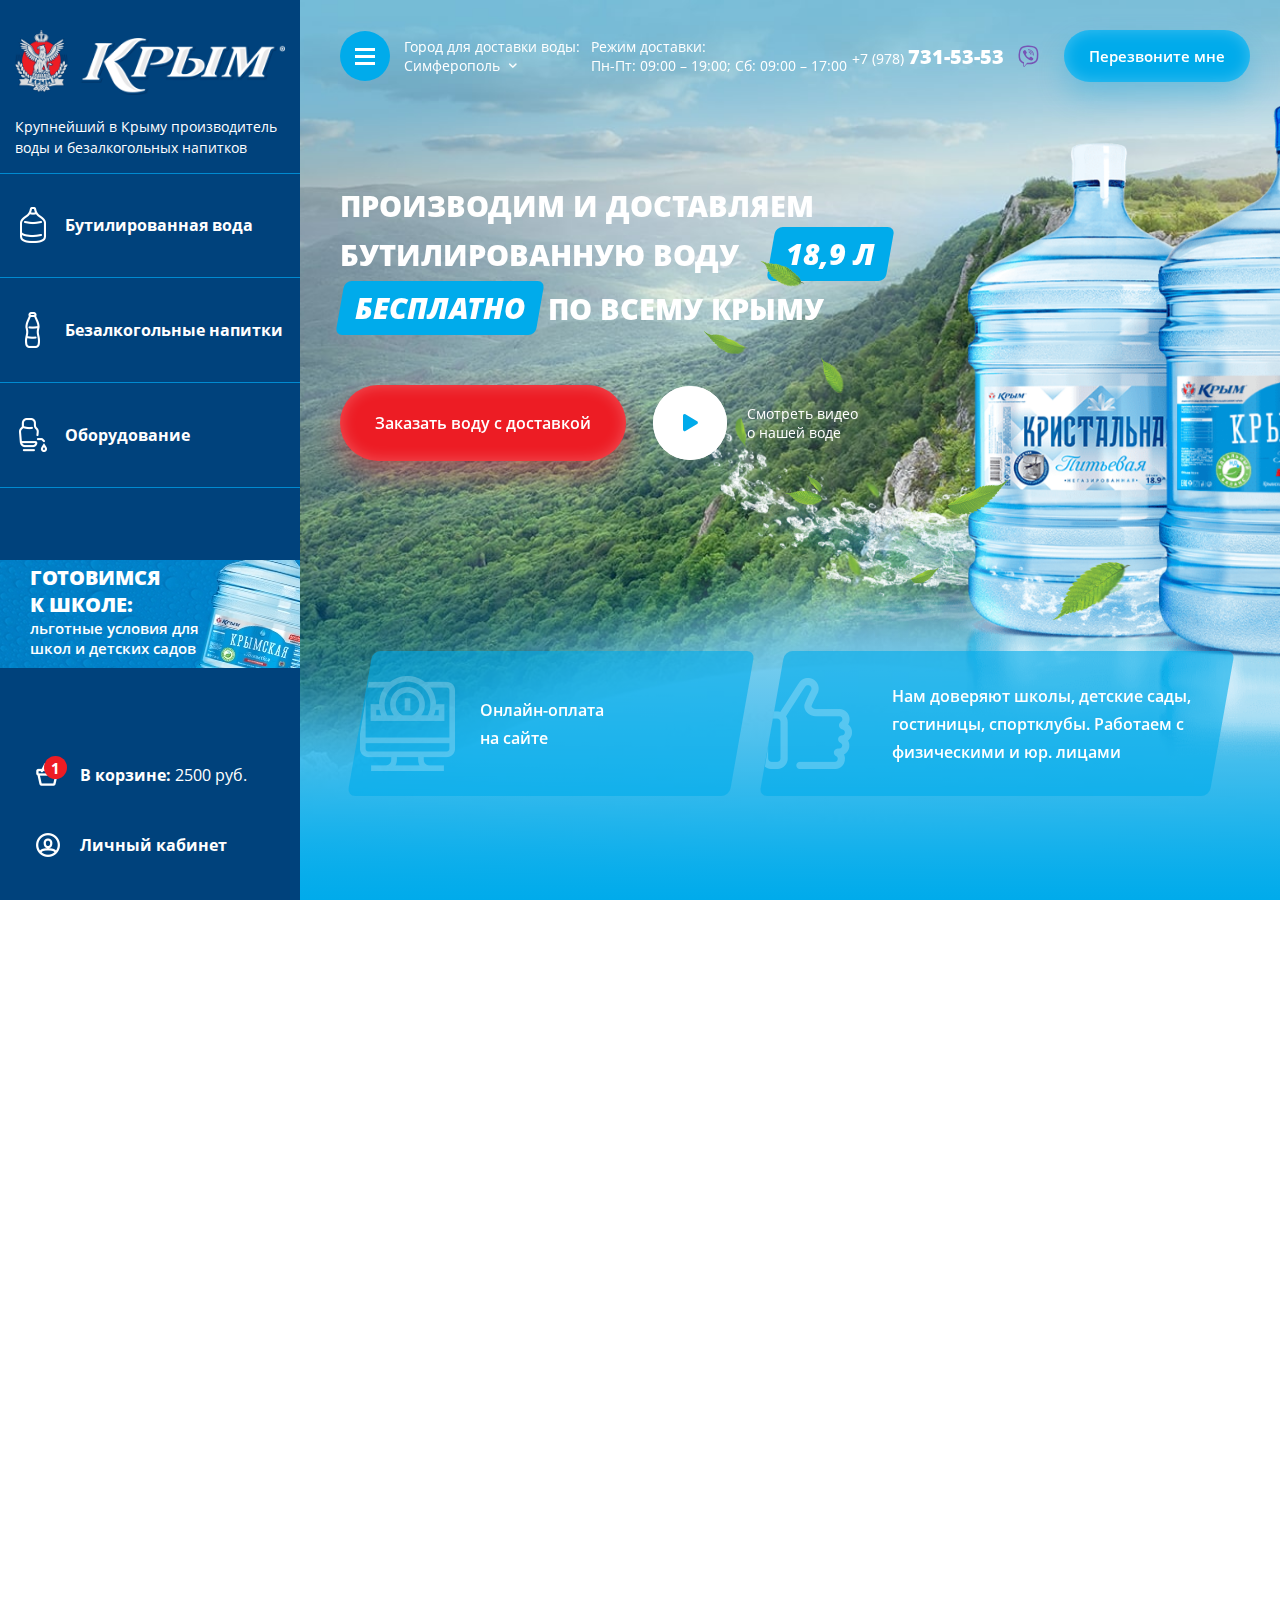
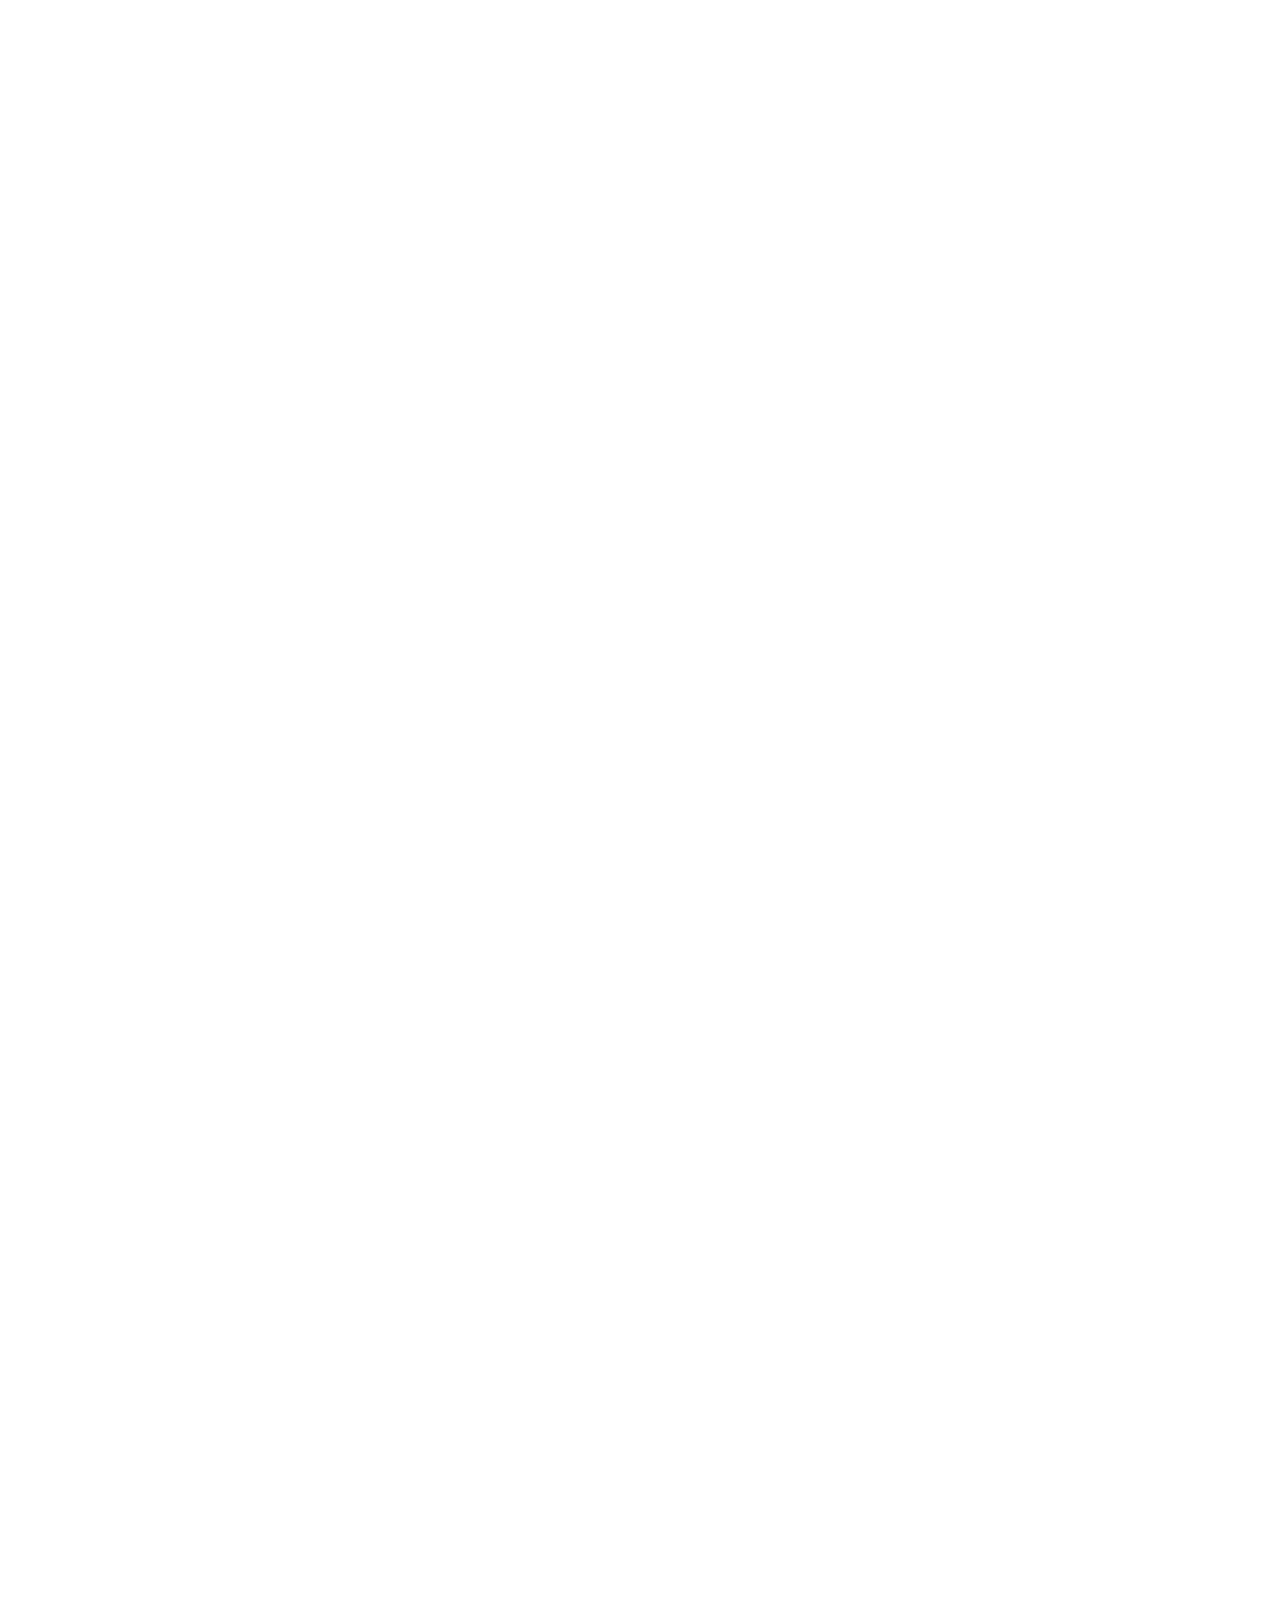
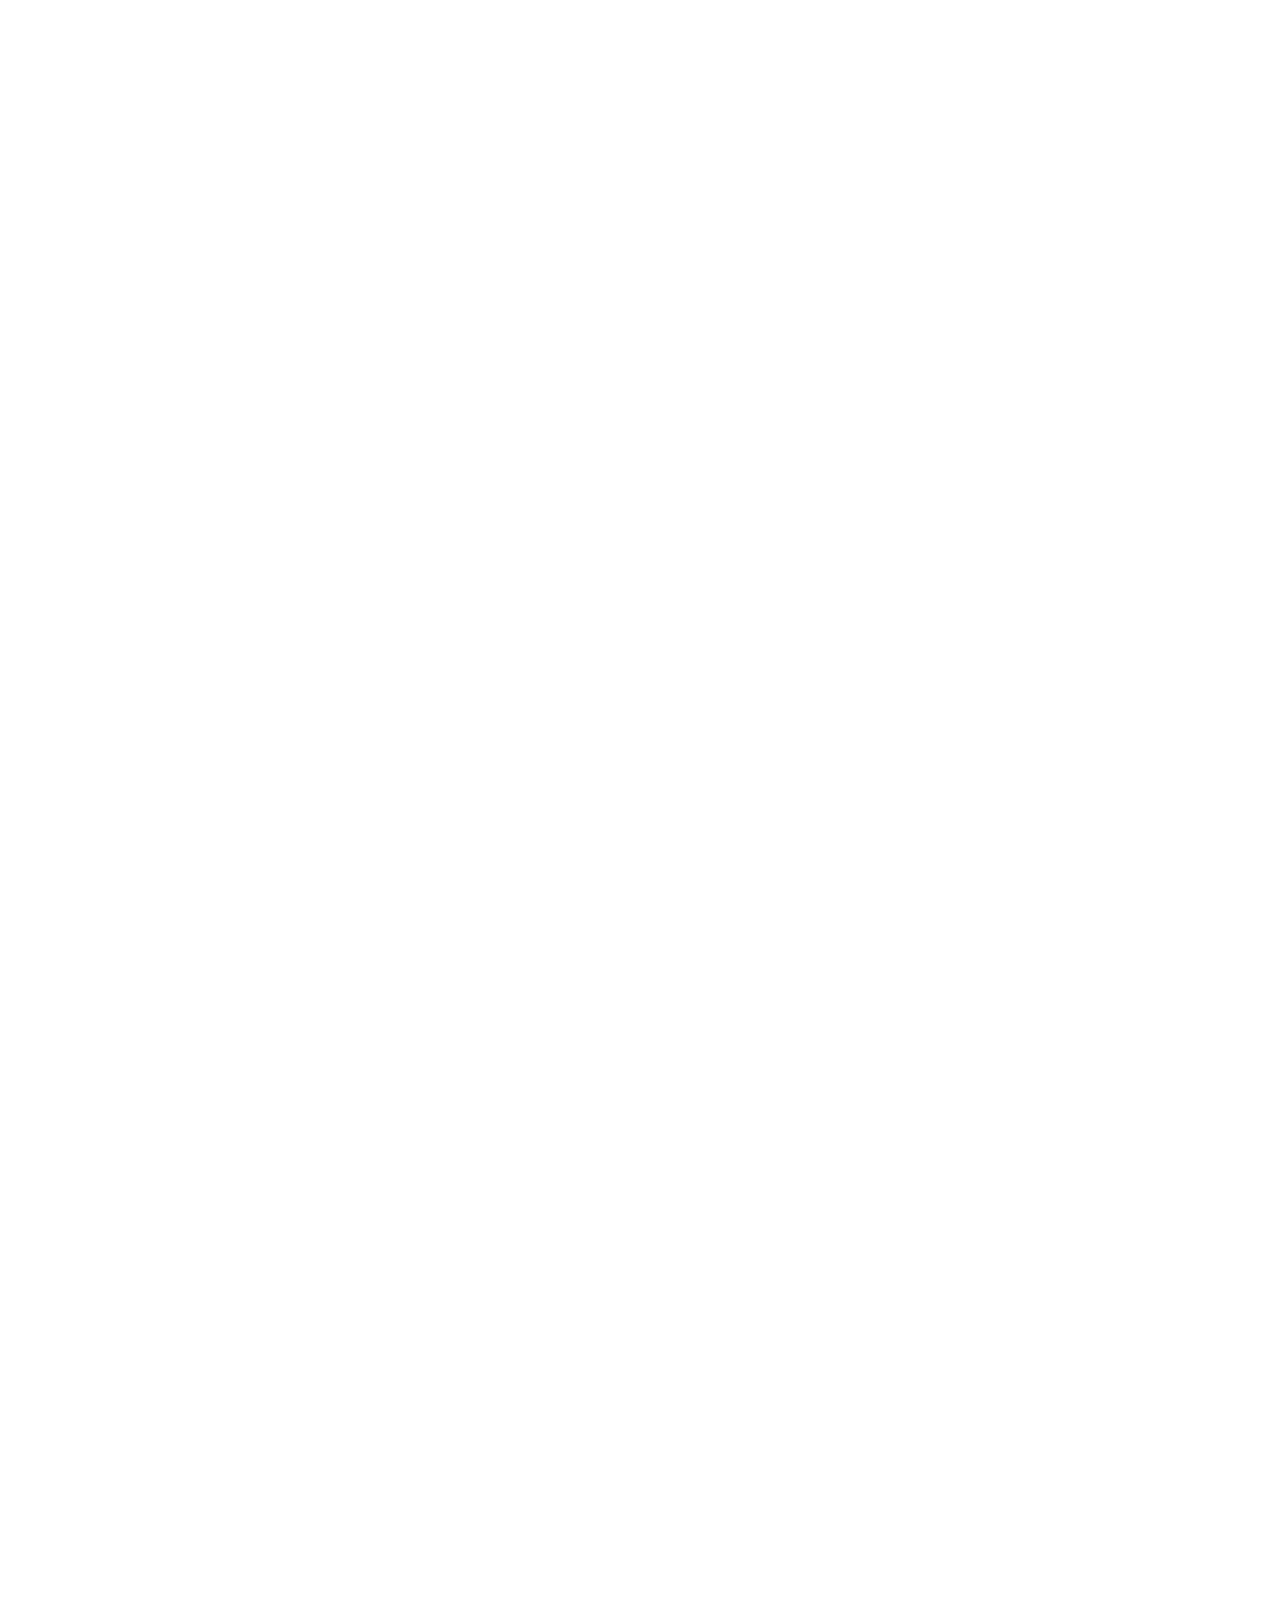
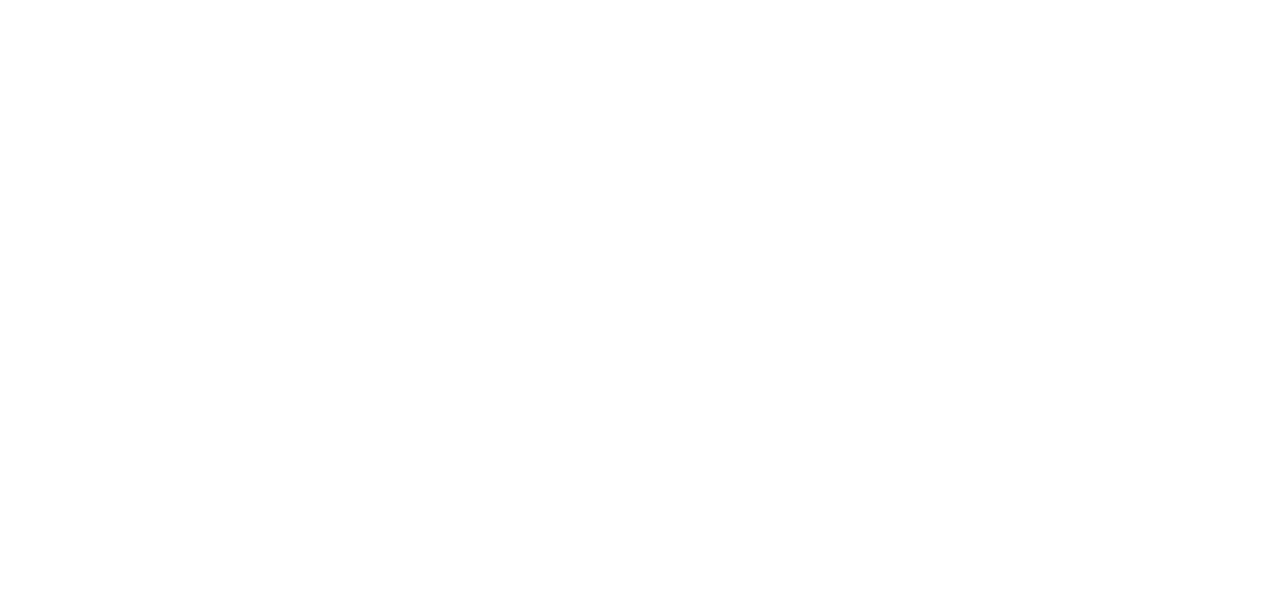
==== commit 9b5bb0ad: "Add files via upload" ====
--- a/index.html
+++ b/index.html
@@ -21,8 +21,8 @@
 	<link rel="stylesheet" href="libs/slick-1.5.9/slick/slick.css" />
 	<link rel="stylesheet" href="libs/slick-1.5.9/slick/slick-theme.css" />
 	<link rel="stylesheet" href="css/fonts.css" />
-	<link rel="stylesheet" href="css/main.css?ver=1.11" />
-	<link rel="stylesheet" href="css/media.css?ver=1.11" />
+	<link rel="stylesheet" href="css/main.css?ver=1.15" />
+	<link rel="stylesheet" href="css/media.css?ver=1.15" />
 </head>
 <body>
 
@@ -90,6 +90,48 @@
 			<div id="fullpage">
 
 				<header class="header">
+					<div class="menu">
+						<div class="container">
+							<span class="btn-nav">
+								<span class='sandwich'>
+									<span class='sw-topper'></span>
+									<span class='sw-bottom'></span>
+									<span class='sw-footer'></span>
+								</span>
+							</span>
+							<div class="row">
+								<div class="col-lg-7">
+									<ul class="menu-list">
+										<li><a href="#">О компании</a></li>
+										<li><a href="#">Оплата и доставка</a></li>
+										<li><a href="#">Акции и специальные предложения</a></li>
+										<li><a href="#">Отзывы</a></li>
+										<li><a href="#">Блог</a></li>
+										<li><a href="#">Контакты и филиалы</a></li>
+									</ul>
+								</div>
+								<div class="col-lg-5">
+									<div class="menu__title">Каталог</div>
+									<ul class="submenu-list">
+										<li><a href="#">Бутилированная вода</a></li>
+										<li><a href="#">Безалкогольные напитки</a></li>
+										<li><a href="#">Оборудование</a></li>
+									</ul>
+									<div class="menu__title">Оборудование</div>
+									<ul class="submenu-list">
+										<li><a href="#">Кулеры</a></li>
+										<li><a href="#">Помпы</a></li>
+										<li><a href="#">Стаканы и стаканодержатели</a></li>
+									</ul>
+									<ul class="social-list">
+										<li><a href="#"><i class="fab fa-instagram"></i></a></li>
+										<li class="list-social_vk"><a href="#"><i class="fab fa-vk"></i></a></li>
+										<li class="list-social_ok"><a href="#"><i class="fab fa-odnoklassniki"></i></a></li>
+									</ul>
+								</div>
+							</div>
+						</div>
+					</div>
 					<div class="container">
 						<div class="header__top">
 							<span class="btn-nav">
@@ -124,7 +166,7 @@
 									<a href="tel:+79787315353" class="phone-main"><i class="fas fa-phone-alt"></i>+7 (978) <strong>731-53-53</strong></a>
 									<a href="#" class="btn-viber"><i class="fab fa-viber"></i></a>
 								</div>
-								<a href="#" class="btn-page">Перезвоните мне</a>
+								<a href="#callback" class="btn-page fancybox">Перезвоните мне</a>
 							</div>
 						</div>
 					</div>
@@ -147,8 +189,8 @@
 								<div class="billbord__image" >
 									<img src="img/bottles2_3.png" alt="alt">
 								</div>
-								<div class="image-leaves" data-parallax='{"y": -80}'>
-									<img src="img/leaves.png" alt="alt">
+								<div class="image-leaves" id="img-leaves">
+									<img src="img/leaves.png"  data-depth="1.00" alt="alt">
 								</div>
 							</div>
 						</div>
@@ -257,14 +299,9 @@
 													</select>
 												</div>
 											</div>
-											<div class="col-md-6">
+											<div class="col-md-6 od_2">
 												<div class="item-form">
-													<select>
-														<option value="1">Количество бутылей</option>
-														<option value="1">Количество бутылей 2</option>
-														<option value="1">Количество бутылей 3</option>
-														<option value="1">Количество бутылей 4</option>
-													</select>
+													<input type="text" placeholder="Количество бутылей">
 												</div>
 											</div>
 											<div class="col-md-12">
@@ -636,6 +673,27 @@
 
 	</div>
 
+	<div id="callback" class="modal-block">
+		<div class="modal-wrap">
+			<div class="title-modal">обратный звонок</div>
+			<form>
+				<div class="item-form">
+					<input type="text" placeholder="Имя" required="required">
+				</div>
+				<div class="item-form">
+					<input type="text" class="input-phone" placeholder="+7 (___) ___-__-__" required="required">
+				</div>
+				<button class="btn-main" type="submit">Заказать звонок</button>
+				<div class="checkbox">
+					<label>
+						<input type="checkbox" required="required" checked="checked" />
+						<span>Согласие на обработку персональных данных</span>
+					</label>
+				</div>
+			</form>
+		</div>
+	</div>
+
 	<!--[if lt IE 9]>
 	<script src="libs/html5shiv/es5-shim.min.js"></script>
 	<script src="libs/html5shiv/html5shiv.min.js"></script>
@@ -648,16 +706,52 @@
 <script src="libs/slick-1.5.9/slick/slick.min.js"></script>
 <script src="libs/mask/jquery.maskedinput.js"></script>
 <script src="libs/scroll2id/PageScroll2id.min.js"></script>
-<script src="libs/parallax/parallax.min.js"></script>
 <script src="libs/fullPage.js-master/vendors/jquery.easings.min.js"></script>
 <script src="libs/fullPage.js-master/vendors/scrolloverflow.min.js"></script>
 <script src="libs/fullPage.js-master/jquery.fullPage.js"></script>
-<script src="libs/parallax/jquery.easing.1.3.js"></script>
+<script src="libs/parallax-hover/parallax.min.js"></script>
 <script src="libs/responsive-flip-countdown/jquery.flipper-responsive.js"></script>
-<script src="libs/parallax/jquery.parallax-scroll.js"></script>
 <script src="libs/jQueryFormStyler-master/jquery.formstyler.min.js"></script>
 <script src="libs/swiper/swiper.min.js"></script>
-<script src="js/common.js?ver=1.11"></script>
+
+<script>
+	$(document).ready(function() {
+
+		$('#fullpage').fullpage({
+			anchors: ['section-billbord', 'section-advantages', 'section-order', 'section-products', 'section-articles', 'section-bottm'],
+			responsiveHeight: 601,
+			controlArrows: true,
+			responsiveWidth: 1200,
+			normalScrollElements: false,
+	//normalScrollElements:'.advantages', 
+	scrollingSpeed: 1000,
+	menu: '.menu_list',
+
+});
+
+		$(".btn-nav").click(function() {
+			if ($(".menu").is(":hidden")) {
+				$.fn.fullpage.setAllowScrolling(false);
+			} else {
+				$.fn.fullpage.setAllowScrolling(true);
+			}
+
+		});
+
+		$(".menu a").click(function() {
+			$.fn.fullpage.setAllowScrolling(true);
+		});
+
+	});
+</script>
+<script>
+
+	var scene = document.getElementById('img-leaves');
+	var parallax = new Parallax(scene);
+
+</script>
+<script src="js/common.js?ver=1.15"></script>
+
 <!-- Yandex.Metrika counter --><!-- /Yandex.Metrika counter -->
 <!-- Google Analytics counter --><!-- /Google Analytics counter -->
 </body>
--- a/css/main.css
+++ b/css/main.css
@@ -1057,7 +1057,8 @@
 }
 .item-offer {
 	padding: 40px 30px;
-	padding-bottom: 60px;
+	padding-bottom: 15px;
+	min-height: 299px;
 	display: block;
 	color: #666;
 	margin-top: 35px;
@@ -1112,15 +1113,15 @@
 }
 .item-article__text {
 	display: block;
-	    overflow: hidden;
-    text-overflow: ellipsis;
-    display: -moz-box;
-    -moz-box-orient: vertical;
-    display: -webkit-box;
-    -webkit-line-clamp: 3;
-    -webkit-box-orient: vertical;
-    line-clamp: 3;
-    box-orient: vertical;
+	overflow: hidden;
+	text-overflow: ellipsis;
+	display: -moz-box;
+	-moz-box-orient: vertical;
+	display: -webkit-box;
+	-webkit-line-clamp: 3;
+	-webkit-box-orient: vertical;
+	line-clamp: 3;
+	box-orient: vertical;
 }
 .item-article__content {
 	flex: 1;
@@ -1581,7 +1582,7 @@
 	height: auto;
 }
 .block-page__descr {
-font-weight: 400;
+	font-weight: 400;
 }
 .content_inner {
 	padding-top: 120px;
@@ -1658,11 +1659,15 @@
 	justify-content: center;
 	font-weight: 600;
 }
+.pagination li {
+	position: relative;	
+}
 .pagination a {
 	margin: 0 20px;
 	color: #00427c;
 	display: inline-block;
 	transition: all 0.3s;
+	position: relative;
 }
 .pagination__arrow a span {
 	color: #666;
@@ -1674,9 +1679,17 @@
 .pagination__arrow:last-of-type i {
 	margin-right: 20px;
 }
+.pagination__arrow:first-of-type {
+	margin-left: -130px;
+	right: 130px;
+}
+.pagination__arrow:last-of-type {
+	left: 130px;
+	margin-right: -130px;
+}
 .footer {
 	position: relative;
-z-index: 1;
+	z-index: 1;
 }
 .footer::after {
 	position: absolute;
@@ -1685,9 +1698,194 @@
 	width: 100%;
 	height: 100%;
 	top: 90%;
-		    background-color: #02284a;
-		    z-index: -1;
+	background-color: #02284a;
+	z-index: -1;
 }
 .section_footer .fp-tableCell {
 	vertical-align: bottom;
+}
+
+.menu {
+	position: absolute;
+	top: 0;
+	left: 0;
+	width: 100%;
+	height: 100%;
+	min-height: 100vh;
+	overflow: auto;
+	z-index: 700;
+	left: 350px;
+	width: calc(100% - 350px);
+	left: 0;
+	width: 100%;
+	padding-top: 33px;
+	background-color: #00427c;
+	background-image: url(../img/bg_menu.jpg);
+	background-repeat: no-repeat;
+	background-position: center;
+	background-size: cover;
+	display: none;
+}
+.btn-nav {
+	position: relative;
+}
+.menu-list li {
+	margin-bottom: 45px;
+	display: block;
+}
+.menu-list li a {
+	font-size: 30px;
+	text-transform: uppercase;
+	color: #00abeb;
+	font-weight: 600;
+	display: inline-block;
+	border-bottom: 1px transparent solid;
+	transition: all 0.3s;
+}
+.menu-list li a:hover {
+	border-color: #00abeb;
+}
+.menu__title {
+	font-size: 24px;
+	margin-bottom: 22px;
+	text-transform: uppercase;
+	color: #00abeb;
+	font-weight: 600;
+}
+.submenu-list {
+	padding-bottom: 26px;
+}
+.submenu-list li {
+	margin-bottom: 15px;
+	display: block;
+}
+.submenu-list li a {
+	font-size: 18px;
+	color: #fff;
+	border-bottom: 1px transparent solid;
+	display: inline-block;
+	transition: all 0.3s;
+}
+.submenu-list li a:hover {
+	border-color: #fff;
+}
+.social-list {
+	display: flex;
+	align-items: center;
+}
+.social-list li {
+	margin-right: 18px;
+}
+.social-list li:last-child {
+	margin-right: 0;
+}
+.social-list li a {
+	height: 54px;
+	width: 54px;
+	color: #fff;
+	font-size: 20px;
+	border: 2px #00abeb solid;
+	border-radius: 50%;
+	display: flex;
+	align-items: center;
+	justify-content: center;
+	transition: all 0.3s;
+}
+.social-list li a:hover {
+	box-shadow: 0 0 6px #00abeb;
+}
+.menu .btn-nav {
+	position: relative;
+	top: 0;
+	left: 0;
+	margin-bottom: 100px;
+	display: block;
+}
+.body_menu {
+	overflow: hidden;
+}
+.modal-block {
+	display: none;
+}
+.modal-wrap {
+	padding: 70px 100px;
+	padding-top: 90px;
+	border-radius: 8px;
+	width: 520px;
+	max-width: 100%;
+	margin: 0 auto;
+	text-align: center;
+	background-color: #02284a;
+	background-image: url(../img/bg_modal.png);
+	background-repeat: no-repeat;
+	background-position: center bottom;
+	background-size: 100% auto;
+}
+.fancybox-skin {
+	padding: 0 !important;
+	box-shadow: none !important;
+	background-color: transparent !important;
+}
+.fancybox-close {
+	width: 50px;
+	height: 50px;
+	top: 15px;
+	right: 15px;
+	border-radius: 50%;
+	background-color: #00abeb;
+	display: flex;
+	align-items: center;
+	justify-content: center;
+	text-align: center;
+	font-size: 23px;
+	color: #fff;
+	background-image: none !important;
+	-moz-osx-font-smoothing: grayscale;
+    -webkit-font-smoothing: antialiased;
+    font-style: normal;
+    font-variant: normal;
+    text-rendering: auto;
+    line-height: 1;
+        font-weight: 300;
+            font-family: "Font Awesome 5 Pro";
+}
+.fancybox-close::before {
+	    content: "\f00d";
+}
+.title-modal {
+	font-size: 30px;
+	padding-bottom: 38px;
+	text-transform: uppercase;
+	color: #fff;
+	font-weight: 900;
+}
+.modal-wrap .item-form {
+	margin-bottom: 20px;
+}
+.modal-wrap .btn-main {
+	width: 265px;
+	max-width: 100%;
+	padding-left: 20px;
+	padding-right: 20px;
+	height: 60px;
+	margin-top: 20px;
+}
+.modal-wrap .checkbox {
+	margin-top: 25px;
+}
+.fancybox-inner {
+	overflow: visible !important;
+}
+.swiper-slide {
+	width: 100% !important;
+}
+.row_news .item-article__image {
+    width: 48%;
+    margin-right: 35px;
+    }
+.row_news .col-md-8 + .col-md-4 {
+	padding-left: 0;
+}
+.advantages  {
+	background-color: #00427c;
 }--- a/css/media.css
+++ b/css/media.css
@@ -1,7 +1,9 @@
+
+
 /*height*/
 @media (min-width: 1200px) and (max-height: 1070px) and (min-height: 600px)  {
 	.billbord__image img {
-		max-width: 723px;
+	    max-width: 793px;
 	}
 	.billbord__image {
 		margin-left: -200px;
@@ -9,7 +11,7 @@
 	}
 
 	.billbord__items {
-		padding-top: 30px;
+		padding-top: 80px;
 	}
 }
 
@@ -62,7 +64,7 @@
 		bottom: -120px;
 	}
 	.billbord__items {
-		padding-top: 0;
+		padding-top: 20px;
 	}
 	.fullpage-wrapper .item-article__image {
 		height: 175px;
@@ -89,6 +91,12 @@
 	.item-insta__image img {
 		object-position: top;
 	}
+	.billbord .title-page {
+		padding-top: 130px;
+	}
+	.billbord__items {
+    padding-top: 9px;
+}
 }
 @media (min-width: 1200px) and (max-height: 745px) and (min-height: 600px)  {
 	.products .title-page {
@@ -110,6 +118,10 @@
 	.sidebar-list li a {
 		height: 75px;
 	}
+	.billbord__image {
+		margin-bottom: -60px;
+	}
+
 }
 
 @media (min-width: 1200px) and (max-height: 690px) and (min-height: 600px)  {
@@ -180,7 +192,15 @@
 	margin-bottom: -110px;
 	bottom: -90px;
 }
-}
+	.billbord .title-page {
+		padding-top: 80px;
+	}
+}
+@media (min-width: 1200px) and (max-height: 620px) and (min-height: 600px)  {
+	.instagram {
+		padding: 10px 0;
+	}
+	}
 @media (min-width: 1200px) and (min-height: 601px)  {
 	.billbord,
 	.articles,
@@ -190,10 +210,25 @@
 	}
 
 }
+@media only screen and (max-height : 640px) {
+.menu {
+	padding-top: 33px;
+}
+}
+
+@media only screen and (max-width : 1790px) {
+.container {
+	padding-left: 40px;
+	padding-right: 30px;
+}
+.billbord .title-page {
+	font-size: 46px;
+}
+}
 /*==========  Desktop First Method  ==========*/
 @media only screen and (max-width : 1740px) {
 	.billbord .title-page  {
-		font-size: 40px;
+		font-size: 38px;
 		line-height: 62px;
 	}
 
@@ -229,7 +264,13 @@
 		left: 0px;
 	}
 	.item-offer {
-		font-size: 14px;
+		font-size: 13px;
+	}
+	.menu {
+		left: 300px;
+width: calc(100% - 300px);
+left: 0;
+width: 100%;
 	}
 }
 
@@ -243,6 +284,20 @@
 	.order .title-page br {
 		display: none;
 	}
+.subscribe__title {
+    font-size: 19px;
+}
+	.instagram .title-page {
+    font-size: 28px;
+}
+
+}
+
+@media (max-width: 1500px) and (max-height: 601px)  {
+	.billbord__image img {
+	max-width: 600px;
+	float: right;
+}
 }
 @media only screen and (max-width : 1350px) {
 	body {
@@ -251,20 +306,9 @@
 	.btn-nav {
 		margin-right: 14px;
 	}
-	.billbord__image img {
-		max-width: 700px;
-	}
-	.billbord__image {
-		margin-left: -285px;
-		margin-bottom: -90px;
-	}
+
 	.item-billbord_2 {
 		width: 450px;
-	}
-
-	.billbord .title-page {
-		padding-top: 30px;
-		padding-bottom: 40px;
 	}
 	.icon-video {
 		margin-right: 20px;
@@ -304,7 +348,24 @@
 		width: auto;
 		font-size: 45px !important;
 	}
-}
+	.title-page {
+		font-size: 36px;
+	}
+	.instagram .title-page {
+    font-size: 26px;
+}
+.row_news .item-offer {
+	    min-height: 360px;
+}
+}
+
+@media only screen and (max-width : 1240px) {
+.billbord .title-page span, .value-title, .billbord .title-page {
+    font-size: 27px;
+    line-height: 43px;
+}
+}
+
 /* Large Devices, Wide Screens */
 @media only screen and (max-width : 1200px) {
 
@@ -422,6 +483,42 @@
 		display: block !important;
 		height: auto !important;
 	}
+	.menu {
+		padding-top: 17px;
+		padding-bottom: 30px;
+	}
+	.menu .btn-nav {
+		margin-bottom: 30px;
+	}
+	.menu-list li a {
+    font-size: 24px;
+}
+.menu-list li {
+    margin-bottom: 25px;
+    }
+    .menu__title {
+    font-size: 19px;
+    margin-bottom: 15px;
+}
+.submenu-list li a {
+    font-size: 16px;
+    }
+    .submenu-list {
+    padding-bottom: 6px;
+}
+.header {
+	z-index: 901;
+}
+.row_news .col-md-8 + .col-md-4 {
+	padding-left: 15px;
+}
+.item-header {
+	display: none;
+}
+.container {
+	padding-left: 15px;
+	padding-right: 15px;
+}
 }
 
 /* Medium Devices, Desktops */
@@ -579,6 +676,30 @@
 	.instagram {
 		padding-top: 40px;
 	}
+	.row_news .item-article {
+		display: flex;
+	}
+	.row_news .item-article__image {
+		width: 208px;
+		margin-right: 30px;
+	}
+	.row_news .item-offer_image .item-offer__name {
+		min-height: auto;
+	}
+	.row_news .item-offer__name {
+		font-size: 16px;
+	}
+	.row_news .item-offer {
+    min-height: 215px;
+}
+.pagination__arrow:first-of-type {
+    margin-left: -60px;
+    right: 60px;
+}
+.pagination__arrow:last-of-type {
+	left: 60px;
+	margin-right: -60px;
+}
 }
 
 /* Small Devices, Tablets */
@@ -595,7 +716,6 @@
 		padding: 10px 0;
 		position: fixed;
 		transition: all 0.3s;
-		z-index: 700;
 	}
 	.header.fixed {
 		background-color: #fff;
@@ -775,6 +895,8 @@
 		width: 50px;
 		height: 50px;
 		color: #fff;
+		position: relative;
+		top: -3px;
 		background-color: #00abeb;
 		border-radius: 50%;
 		display: flex;
@@ -824,6 +946,51 @@
 	.block-page__title_time {
 		padding-top: 25px;
 	}
+	.row_news .item-article__image {
+		height: 140px;
+	}
+	.row_news .item-offer__name {
+		min-height: auto;
+	}
+	.pagination__arrow:first-of-type {
+    margin-left: -0px;
+    right: 0px;
+}
+.pagination__arrow:last-of-type {
+	left: 0px;
+	margin-right: -0px;
+}
+.pagination {
+    margin-top: 30px;
+}
+.menu {
+	position: fixed;
+	height: 100vh;
+	max-width: 100%;
+}
+.menu-list li a {
+    font-size: 20px;
+}
+.menu__title {
+    font-size: 17px;
+    margin-bottom: 14px;
+    padding-top: 15px;
+}
+.fullpage-wrapper {
+	height: auto !important;
+    position: static !important;
+    transform: none !important;
+}
+.modal-wrap {
+	padding-left: 45px;
+	padding-right: 45px;
+}
+.od_2 {
+	order: 2;
+}
+.billbord .title-page {
+	padding-top: 30px;
+}
 }
 /* Extra Small Devices, Phones */
 @media only screen and (max-width : 576px) {
@@ -1090,6 +1257,60 @@
 	.block-page__image {
 		margin-bottom: 20px;
 	}
+	.row_news .item-article {
+		display: block;
+	}
+	.row_news .item-article__image {
+		width: 100%;
+		margin-right: 0;
+	}
+	.row_news .item-offer {
+		padding-left: 20px;
+		padding-right: 20px;
+	}
+	.pagination a {
+    margin: 0 11px;
+}
+.pagination__arrow:first-of-type i {
+    margin-left: 10px;
+}
+.pagination__arrow:last-of-type i {
+	margin-right: 10px;
+}
+	.pagination__arrow:first-of-type {
+    margin-left: -10px;
+    right: 10px;
+}
+.pagination__arrow:last-of-type {
+	left: 10px;
+	margin-right: -10px;
+}
+.menu-list li a {
+    font-size: 18px;
+}
+.submenu-list li a {
+    font-size: 14px;
+}
+.modal-wrap {
+	padding-left: 15px;
+	padding-right: 15px;
+	padding-top: 44px;
+	padding-bottom: 30px;
+}
+.fancybox-close {
+	top: -10px;
+	right: -10px;
+}
+.title-modal {
+    font-size: 20px;
+    padding-bottom: 20px;
+    }
+    .modal-wrap .btn-main {
+    	margin-top: 5px;
+    }
+    .modal-wrap .checkbox {
+    margin-top: 15px;
+}
 }
 @media only screen and (max-width : 340px) {
 
@@ -1149,8 +1370,10 @@
 }
 
 @media only screen and (min-width : 1920px) {
+	.content_inner,
 	.instagram,
 	.products::after {
 		background-size: 100% auto;
 	}
+
 }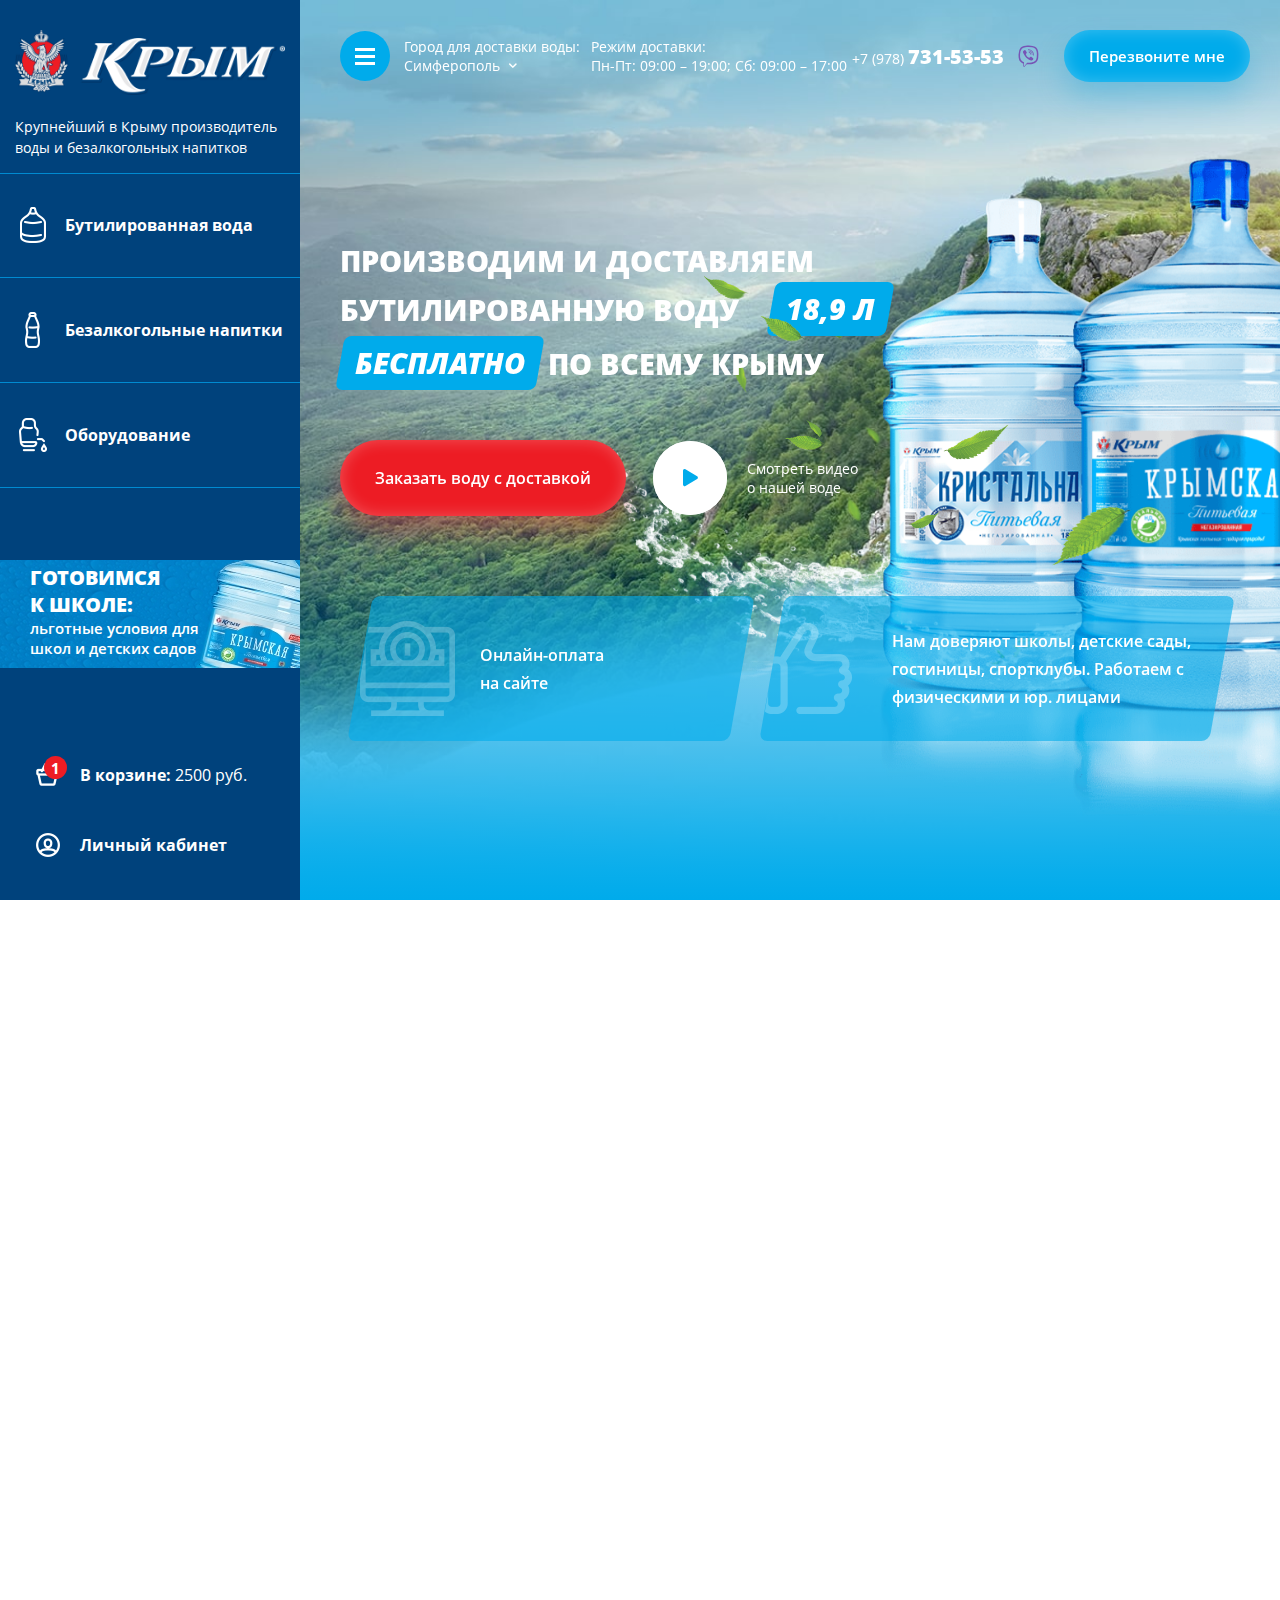
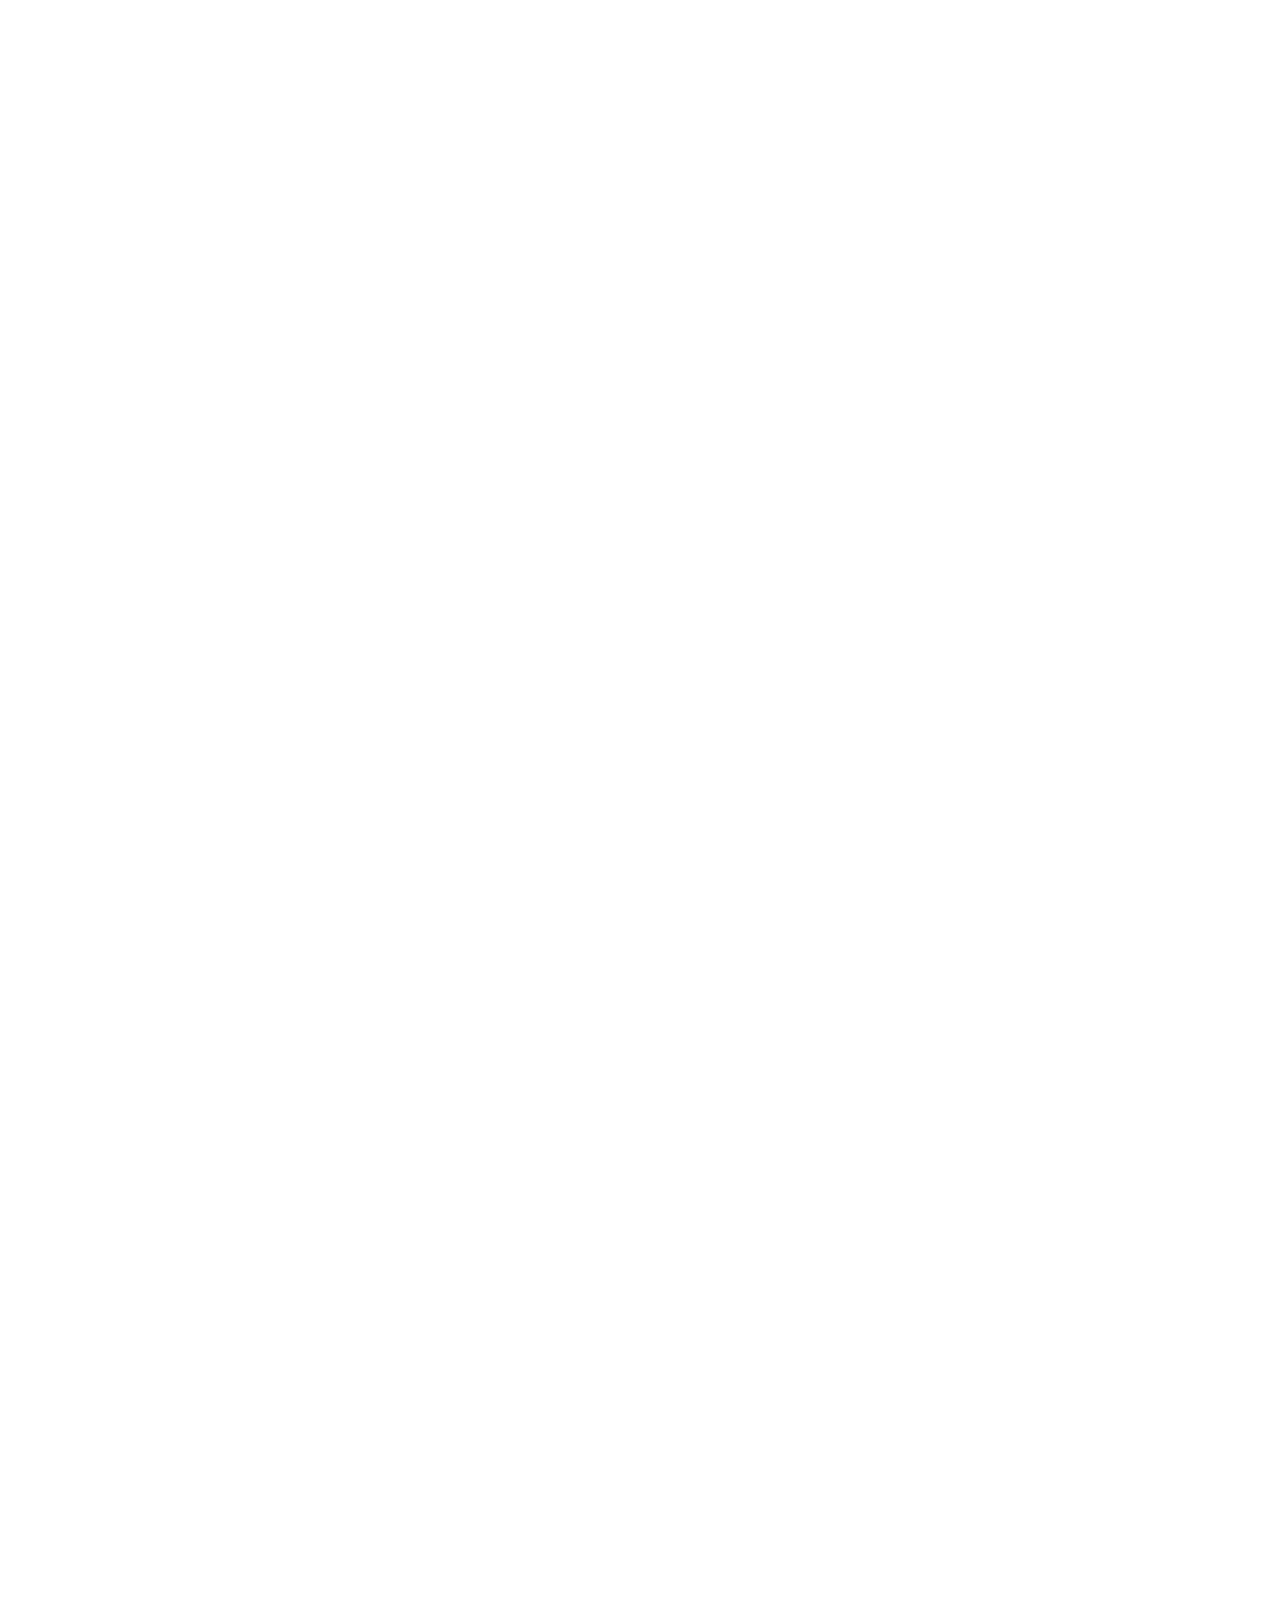
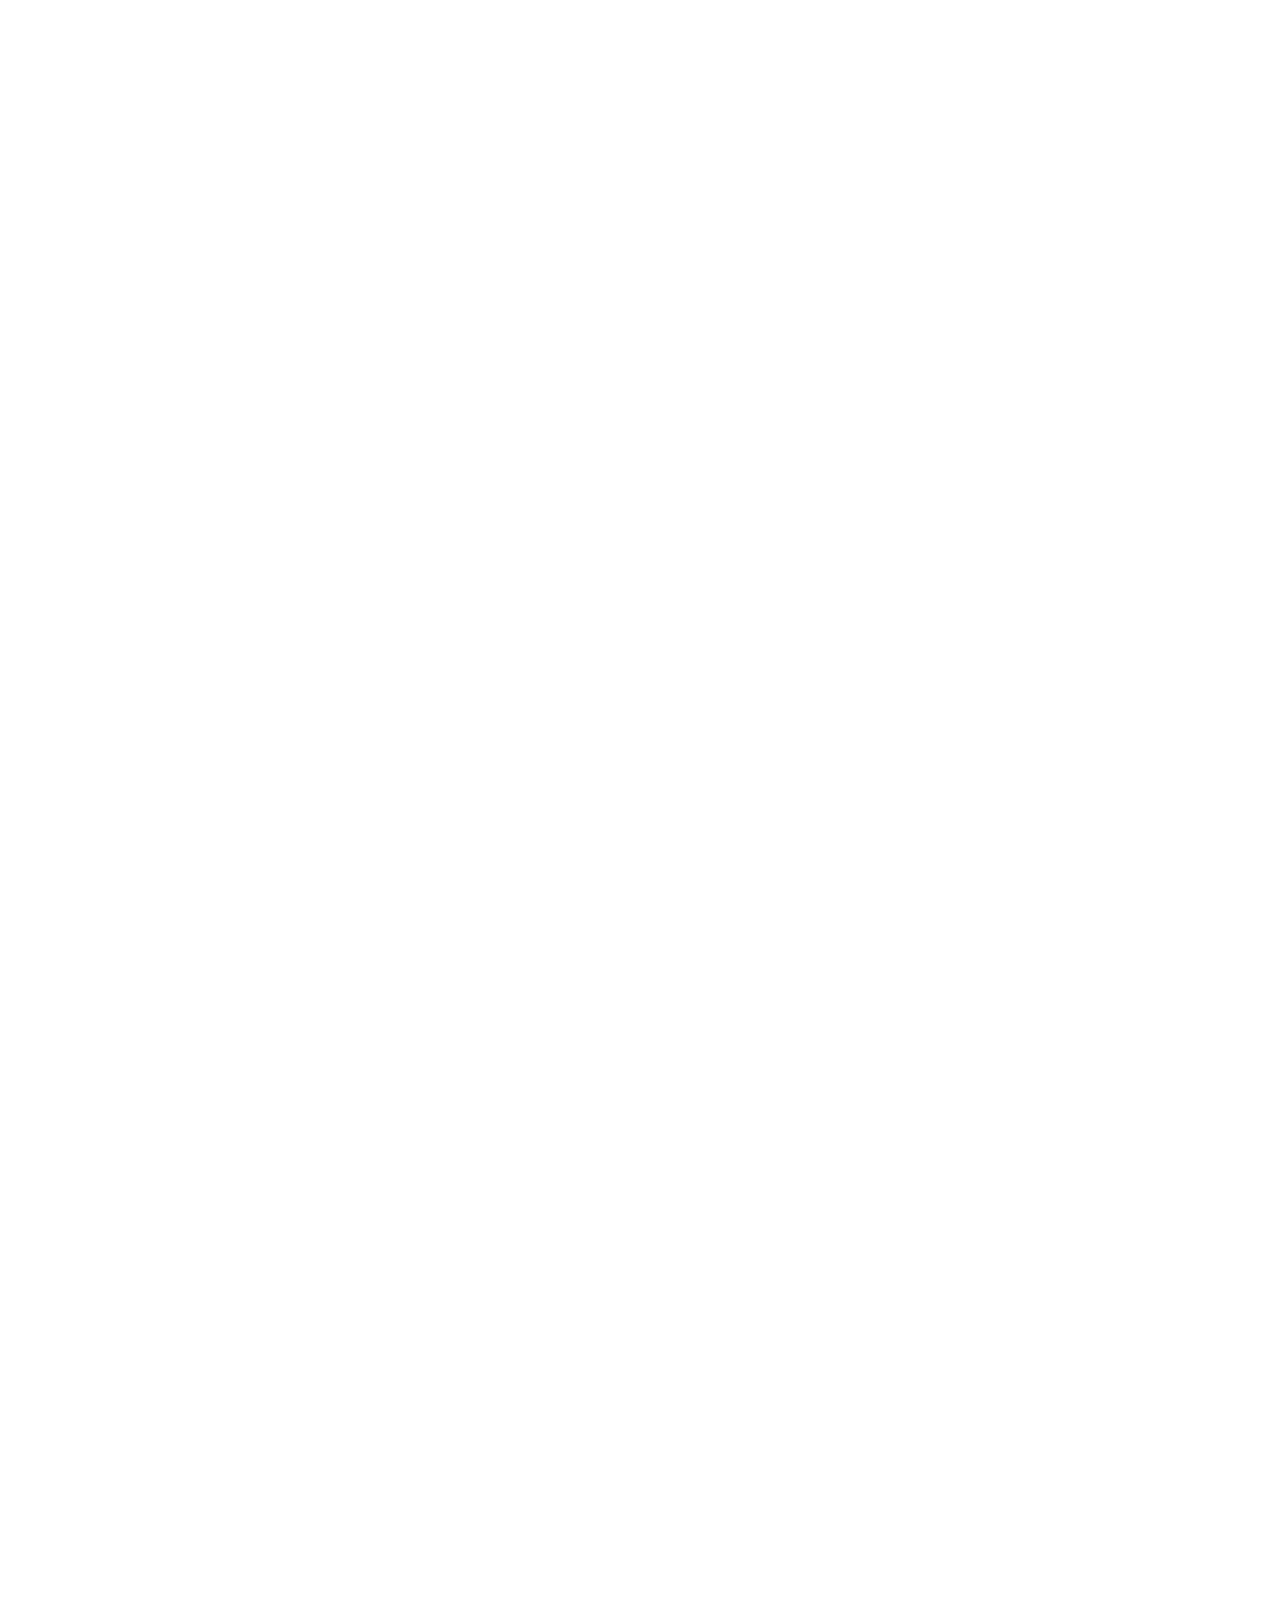
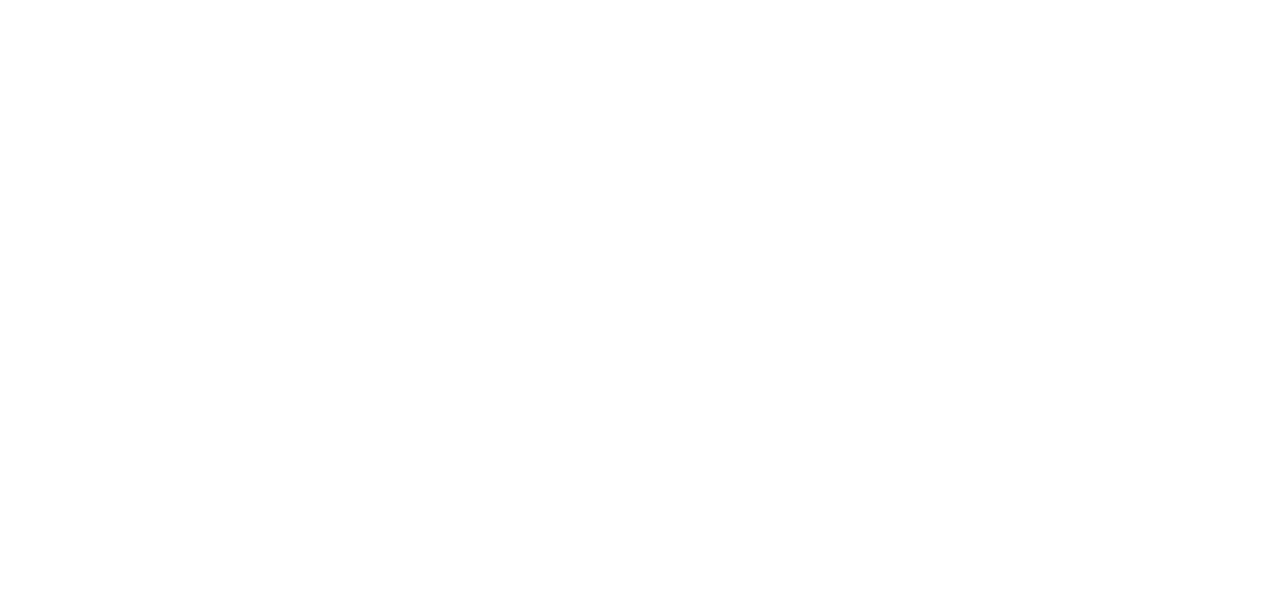
==== commit c9dd6da6: "Add files via upload" ====
--- a/index.html
+++ b/index.html
@@ -21,8 +21,8 @@
 	<link rel="stylesheet" href="libs/slick-1.5.9/slick/slick.css" />
 	<link rel="stylesheet" href="libs/slick-1.5.9/slick/slick-theme.css" />
 	<link rel="stylesheet" href="css/fonts.css" />
-	<link rel="stylesheet" href="css/main.css?ver=1.15" />
-	<link rel="stylesheet" href="css/media.css?ver=1.15" />
+	<link rel="stylesheet" href="css/main.css?ver=1.17" />
+	<link rel="stylesheet" href="css/media.css?ver=1.17" />
 </head>
 <body>
 
@@ -750,7 +750,7 @@
 	var parallax = new Parallax(scene);
 
 </script>
-<script src="js/common.js?ver=1.15"></script>
+<script src="js/common.js?ver=1.17"></script>
 
 <!-- Yandex.Metrika counter --><!-- /Yandex.Metrika counter -->
 <!-- Google Analytics counter --><!-- /Google Analytics counter -->
--- a/css/media.css
+++ b/css/media.css
@@ -51,6 +51,10 @@
 	}
 	.footer__title {
 		padding-bottom: 8px;
+	}
+	.billbord__image {
+		margin-bottom: -300px;
+		margin-left: -285px;
 	}
 }
 @media (min-width: 1200px) and (max-height: 790px) and (min-height: 600px)  {
@@ -72,6 +76,7 @@
 	.fullpage-wrapper .item-offer {
 		padding: 27px 20px;
 		padding-bottom: 20px;
+		min-height: 246px;
 	}
 	.fullpage-wrapper .item-offer_image {
 		min-height: 300px;
@@ -194,6 +199,9 @@
 }
 	.billbord .title-page {
 		padding-top: 80px;
+	}
+	.fullpage-wrapper .item-offer {
+		min-height: 240px;
 	}
 }
 @media (min-width: 1200px) and (max-height: 620px) and (min-height: 600px)  {
